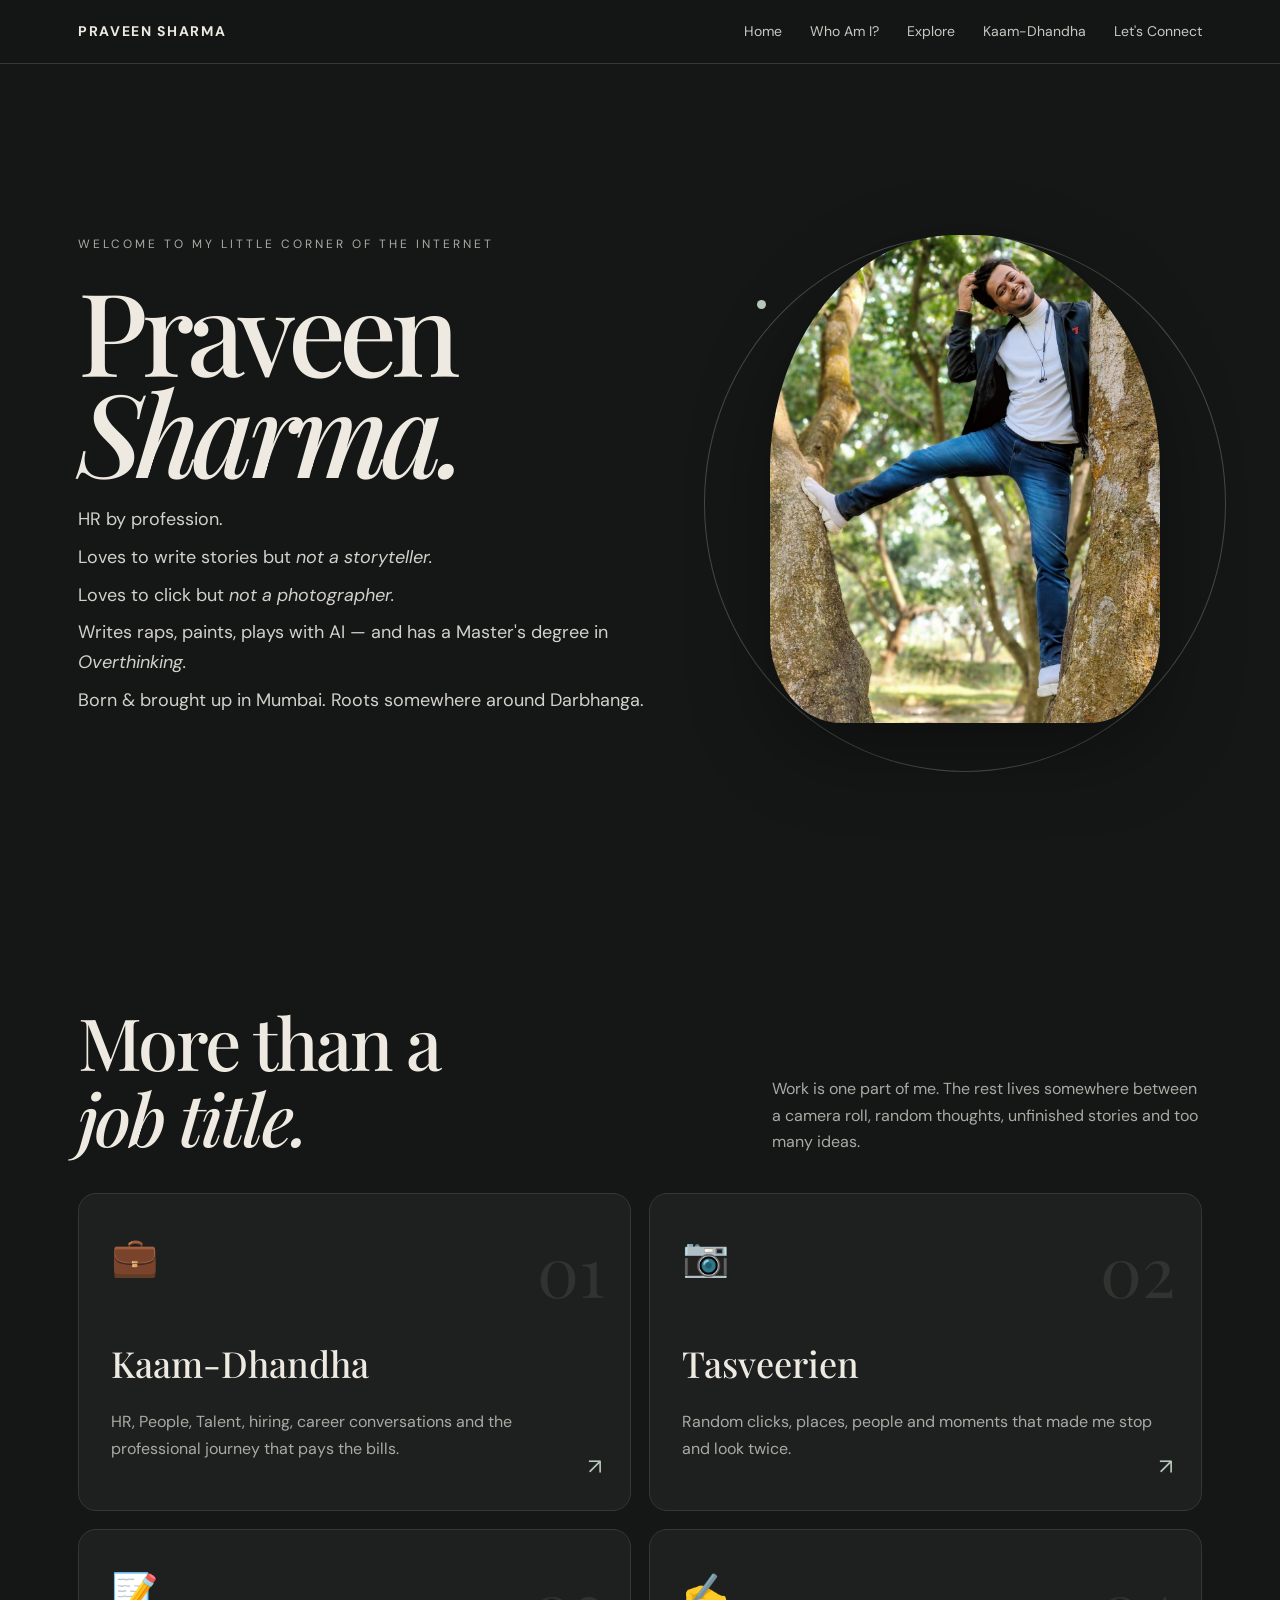
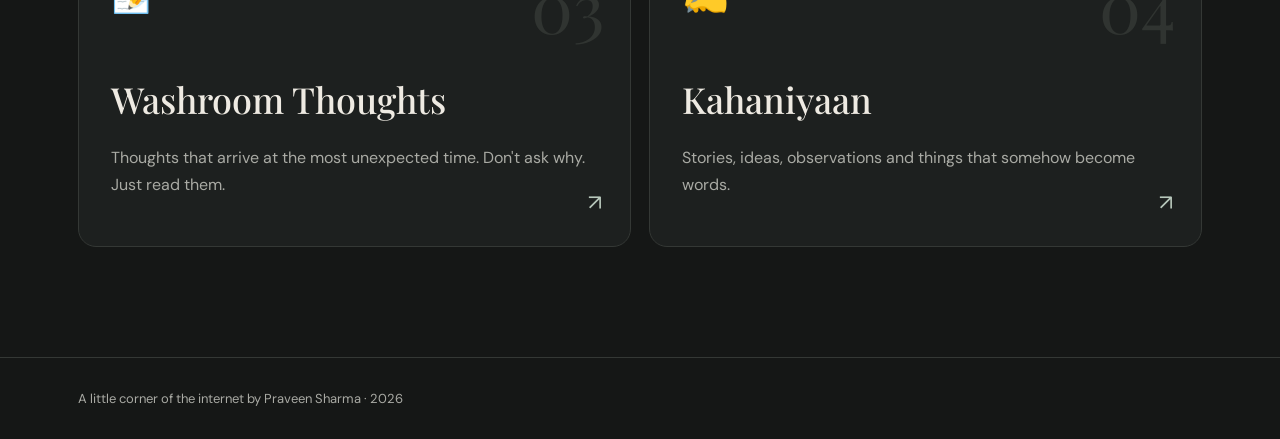
==== index.html @ 2893ac36 "Update personal Website design & Navigation Updated HTML structure and styling, including navigation" ====
<!doctype html>
<html lang="en">
<head>
<meta charset="utf-8">
<meta name="viewport" content="width=device-width,initial-scale=1">
<title>Praveen Sharma — More Than a Job Title</title>
<link rel="stylesheet" href="style.css">
</head>

<body>

<header class="site-nav">
  <div class="nav-inner">
    <a class="logo" href="index.html">PRAVEEN SHARMA</a>

    <nav class="nav-links">
      <a href="index.html">Home</a>
      <a href="who-am-i.html">Who Am I?</a>
      <a href="explore.html">Explore</a>
      <a href="kaam-dhandha.html">Kaam-Dhandha</a>
      <a href="connect.html">Let's Connect</a>
    </nav>
  </div>
</header>

<main class="container">

<section class="hero">

  <div class="reveal">

    <div class="eyebrow">
      WELCOME TO MY LITTLE CORNER OF THE INTERNET
    </div>

    <h1>
      Praveen<br>
      <em>Sharma.</em>
    </h1>

    <div class="intro">
      <span>HR by profession.</span>

      <span>
        Loves to write stories but <i>not a storyteller.</i>
      </span>

      <span>
        Loves to click but <i>not a photographer.</i>
      </span>

      <span>
        Writes raps, paints, plays with AI —
        and has a Master's degree in <i>Overthinking.</i>
      </span>

      <span class="location">
        Born & brought up in Mumbai.
        Roots somewhere around Darbhanga.
      </span>
    </div>

  </div>

  <div class="profile-wrap reveal delay">
    <div class="orbit"></div>

    <img
      class="profile"
      src="profile.jpg.jpeg"
      alt="Praveen Sharma"
    >
  </div>

</section>


<section class="section">

  <div class="section-head">

    <h2>
      More than a<br>
      <em>job title.</em>
    </h2>

    <p>
      Work is one part of me. The rest lives somewhere between
      a camera roll, random thoughts, unfinished stories and
      too many ideas.
    </p>

  </div>


  <div class="cards">

    <a class="card" href="kaam-dhandha.html">

      <span class="icon">💼</span>
      <span class="num">01</span>

      <h3>Kaam-Dhandha</h3>

      <p>
        HR, People, Talent, hiring, career conversations
        and the professional journey that pays the bills.
      </p>

      <span class="arrow">↗</span>

    </a>


    <a class="card" href="tasveerien.html">

      <span class="icon">📷</span>
      <span class="num">02</span>

      <h3>Tasveerien</h3>

      <p>
        Random clicks, places, people and moments
        that made me stop and look twice.
      </p>

      <span class="arrow">↗</span>

    </a>


    <a class="card" href="washroom-thoughts.html">

      <span class="icon">📝</span>
      <span class="num">03</span>

      <h3>Washroom Thoughts</h3>

      <p>
        Thoughts that arrive at the most unexpected time.
        Don't ask why. Just read them.
      </p>

      <span class="arrow">↗</span>

    </a>


    <a class="card" href="kahaniyaan.html">

      <span class="icon">✍️</span>
      <span class="num">04</span>

      <h3>Kahaniyaan</h3>

      <p>
        Stories, ideas, observations and things
        that somehow become words.
      </p>

      <span class="arrow">↗</span>

    </a>

  </div>

</section>

</main>


<footer class="footer">

  <div class="container">
    A little corner of the internet by Praveen Sharma ·
    <span data-year></span>
  </div>

</footer>


<script src="script.js"></script>

</body>
</html>
---- style.css ----
@import url('https://fonts.googleapis.com/css2?family=DM+Sans:wght@400;500;600&family=Manrope:wght@400;500;600;700&family=Playfair+Display:ital,wght@0,500;0,600;1,500&display=swap');

:root{
  --bg:#151716;
  --surface:#1d201f;
  --surface-2:#232725;
  --text:#eeeae2;
  --muted:#a9aaa4;
  --line:#343835;
  --accent:#b8c8bc;
  --accent-2:#d9cbb7;
  --max:1180px;
}
*{box-sizing:border-box}
html{scroll-behavior:smooth}
body{margin:0;background:var(--bg);color:var(--text);font-family:"DM Sans",sans-serif;line-height:1.65}
a{color:inherit;text-decoration:none}
.site-nav{position:sticky;top:0;z-index:20;background:rgba(21,23,22,.88);backdrop-filter:blur(14px);border-bottom:1px solid var(--line)}
.nav-inner{max-width:var(--max);margin:auto;padding:20px 28px;display:flex;justify-content:space-between;align-items:center}
.logo{font-weight:700;letter-spacing:.12em;font-size:14px}
.nav-links{display:flex;gap:28px;align-items:center;font-size:14px;color:#c8c8c2}
.nav-links a{transition:.25s}
.nav-links a:hover{color:var(--text);transform:translateY(-2px)}
.container{max-width:var(--max);margin:auto;padding:0 28px}
.hero{min-height:calc(100vh - 70px);display:grid;grid-template-columns:1.1fr .9fr;gap:70px;align-items:center;padding:70px 0}
.eyebrow{text-transform:uppercase;letter-spacing:.25em;font-size:12px;color:var(--muted)}
.hero h1{font-family:"Playfair Display",serif;font-weight:500;font-size:clamp(64px,9vw,122px);line-height:.88;letter-spacing:-.055em;margin:24px 0}
.hero h1 em{font-weight:500}
.intro{font-size:18px;max-width:650px;color:#d3d1cb}
.intro span{display:block;margin:8px 0}
.profile-wrap{position:relative;display:flex;justify-content:center}
.profile{width:min(390px,82vw);aspect-ratio:4/5;object-fit:cover;border-radius:48% 48% 18% 18%;filter:saturate(.9);box-shadow:0 28px 80px rgba(0,0,0,.35)}
.orbit{position:absolute;width:110%;height:110%;border:1px solid #444944;border-radius:50%;animation:spin 22s linear infinite;pointer-events:none}
.orbit:after{content:"";position:absolute;width:9px;height:9px;border-radius:50%;background:var(--accent);top:12%;left:10%}
@keyframes spin{to{transform:rotate(360deg)}}
.section{padding:110px 0}
.section-head{display:flex;justify-content:space-between;align-items:end;gap:30px;margin-bottom:38px}
.section h2,.page h1{font-family:"Playfair Display",serif;font-weight:500;line-height:1.05;letter-spacing:-.035em}
.section h2{font-size:clamp(42px,6vw,72px);margin:0}
.section-head p{max-width:430px;color:var(--muted);margin:0}
.cards{display:grid;grid-template-columns:repeat(2,1fr);gap:18px}
.card{min-height:300px;background:var(--surface);border:1px solid var(--line);padding:32px;border-radius:18px;position:relative;overflow:hidden;transition:transform .35s,border-color .35s,background .35s}
.card:hover{transform:translateY(-7px);border-color:#505650;background:var(--surface-2)}
.card .num{position:absolute;right:25px;top:18px;font-family:"Playfair Display";font-size:70px;color:#303431}
.icon{font-size:38px;margin-bottom:45px;display:inline-block}
.card h3{font-family:"Playfair Display",serif;font-size:36px;font-weight:500;margin:0 0 10px}
.card p{color:var(--muted);max-width:480px}
.arrow{position:absolute;right:28px;bottom:25px;color:var(--accent);font-size:22px}
.page{padding:90px 0 120px}
.page h1{font-size:clamp(56px,8vw,100px);margin:0 0 18px}
.page-lead{font-size:19px;color:var(--muted);max-width:700px;margin-bottom:55px}
.timeline{border-top:1px solid var(--line)}
.timeline-item{display:grid;grid-template-columns:180px 1fr;gap:40px;padding:30px 0;border-bottom:1px solid var(--line)}
.timeline-year{color:var(--accent-2);font-weight:600}
.timeline h3{font-family:"Playfair Display";font-size:30px;margin:0 0 7px;font-weight:500}
.timeline p{color:var(--muted);max-width:750px;margin:0}
.photo-grid{columns:3 260px;column-gap:14px}
.photo-card{break-inside:avoid;background:var(--surface);border:1px solid var(--line);border-radius:14px;overflow:hidden;margin-bottom:14px}
.photo-card img{width:100%;display:block}
.photo-caption{padding:13px 15px;color:var(--muted);font-size:13px}
.thought{background:var(--surface);border:1px solid var(--line);border-radius:18px;padding:28px;margin:14px 0;position:relative}
.thought:before{content:"“";font-family:"Playfair Display";font-size:70px;color:#4a4e4a;position:absolute;right:22px;top:2px}
.thought p{font-family:"Playfair Display";font-size:25px;margin:0;max-width:850px}
.story{background:var(--surface);border:1px solid var(--line);border-radius:18px;padding:38px;margin:18px 0}
.story h3{font-family:"Playfair Display";font-size:34px;font-weight:500;margin-top:0}
.story p{color:#c5c6c0;max-width:780px}
.connect-box{display:grid;grid-template-columns:1fr 1fr;gap:18px}
.connect-card{padding:30px;background:var(--surface);border:1px solid var(--line);border-radius:18px}
.connect-card h3{font-family:"Playfair Display";font-size:30px;font-weight:500;margin-top:0}
.footer{border-top:1px solid var(--line);padding:30px 0;color:var(--muted);font-size:13px}
.back{display:inline-flex;gap:8px;color:var(--accent);margin-bottom:45px}
.reveal{opacity:0;transform:translateY(18px);animation:reveal .7s ease forwards}
.delay{animation-delay:.12s}
@keyframes reveal{to{opacity:1;transform:none}}
@media(max-width:800px){
 .nav-inner{padding:16px 20px}.nav-links{gap:12px;font-size:12px}.logo{font-size:12px}
 .hero{grid-template-columns:1fr;gap:45px;padding:55px 0}.hero h1{font-size:70px}.profile-wrap{order:-1}
 .profile{width:270px}.section{padding:75px 0}.cards{grid-template-columns:1fr}.section-head{display:block}.section-head p{margin-top:15px}
 .timeline-item{grid-template-columns:1fr;gap:8px}.connect-box{grid-template-columns:1fr}
}
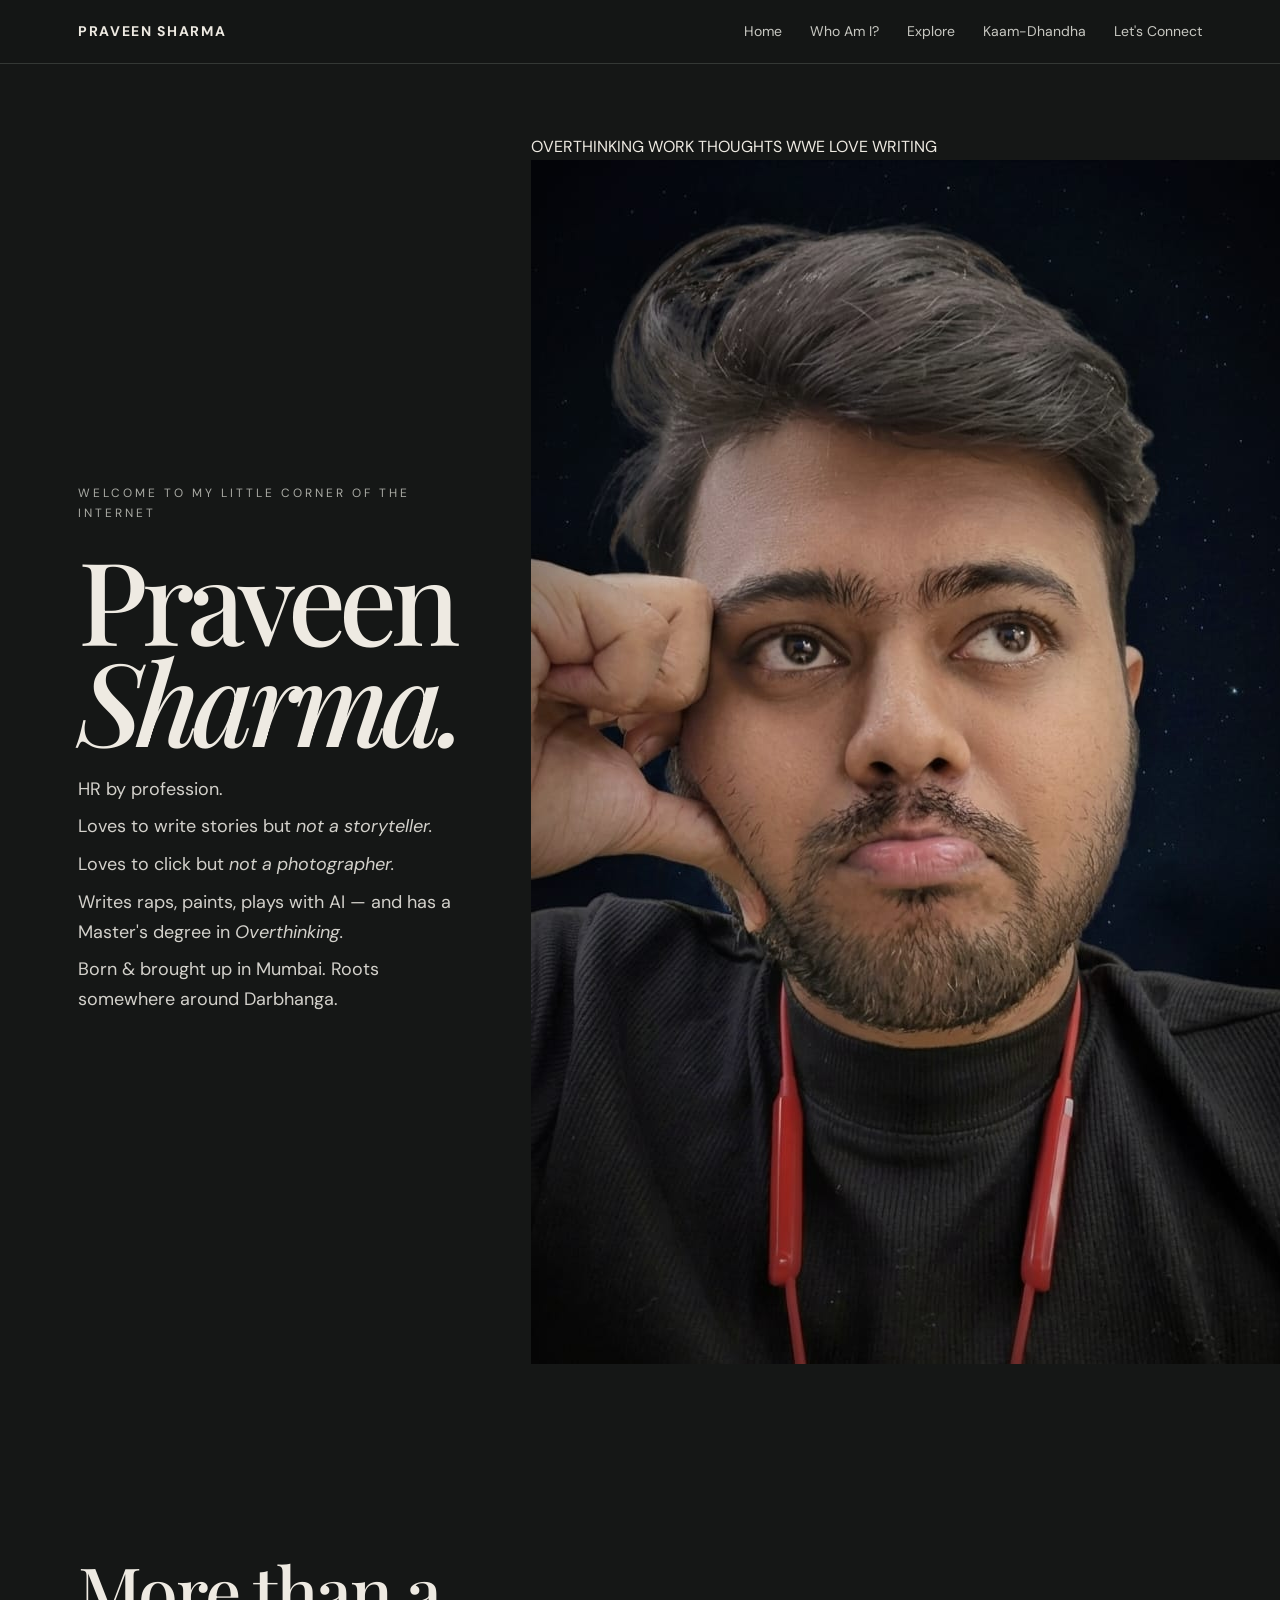
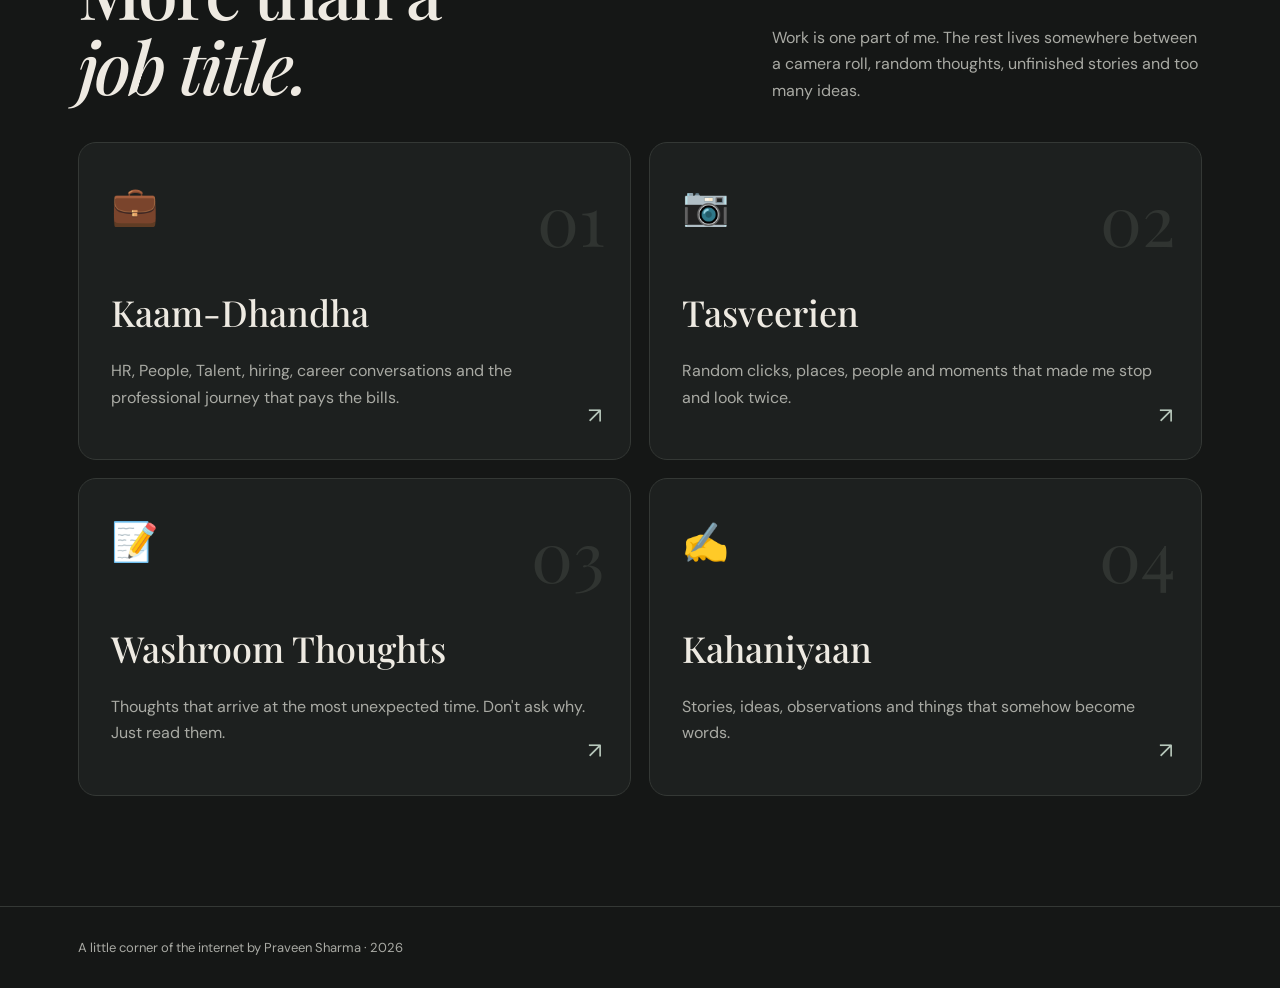
==== commit edc9b39f: "Refactor HTML structure and improve readability" ====
--- a/index.html
+++ b/index.html
@@ -3,7 +3,9 @@
 <head>
 <meta charset="utf-8">
 <meta name="viewport" content="width=device-width,initial-scale=1">
+
 <title>Praveen Sharma — More Than a Job Title</title>
+
 <link rel="stylesheet" href="style.css">
 </head>
 
@@ -11,7 +13,10 @@
 
 <header class="site-nav">
   <div class="nav-inner">
-    <a class="logo" href="index.html">PRAVEEN SHARMA</a>
+
+    <a class="logo" href="index.html">
+      PRAVEEN SHARMA
+    </a>
 
     <nav class="nav-links">
       <a href="index.html">Home</a>
@@ -20,14 +25,18 @@
       <a href="kaam-dhandha.html">Kaam-Dhandha</a>
       <a href="connect.html">Let's Connect</a>
     </nav>
+
   </div>
 </header>
 
+
 <main class="container">
 
+<!-- ================= HERO ================= -->
+
 <section class="hero">
 
-  <div class="reveal">
+  <div class="hero-copy reveal">
 
     <div class="eyebrow">
       WELCOME TO MY LITTLE CORNER OF THE INTERNET
@@ -39,41 +48,80 @@
     </h1>
 
     <div class="intro">
+
       <span>HR by profession.</span>
 
       <span>
-        Loves to write stories but <i>not a storyteller.</i>
+        Loves to write stories but
+        <i>not a storyteller.</i>
       </span>
 
       <span>
-        Loves to click but <i>not a photographer.</i>
+        Loves to click but
+        <i>not a photographer.</i>
       </span>
 
       <span>
         Writes raps, paints, plays with AI —
-        and has a Master's degree in <i>Overthinking.</i>
+        and has a Master's degree in
+        <i>Overthinking.</i>
       </span>
 
       <span class="location">
         Born & brought up in Mumbai.
         Roots somewhere around Darbhanga.
       </span>
+
     </div>
 
   </div>
 
-  <div class="profile-wrap reveal delay">
-    <div class="orbit"></div>
-
-    <img
-      class="profile"
-      src="profile.jpg.jpeg"
-      alt="Praveen Sharma"
-    >
+
+  <!-- ================= THINKING ORBIT ================= -->
+
+  <div class="thinking-stage reveal delay">
+
+    <div class="thinking-orbit">
+
+      <!-- BACK HALF OF ORBIT -->
+      <div class="orbit-back"></div>
+
+      <!-- WORDS -->
+      <div class="orbit-words">
+
+        <span class="word word-1">OVERTHINKING</span>
+        <span class="word word-2">WORK</span>
+        <span class="word word-3">THOUGHTS</span>
+        <span class="word word-4">WWE</span>
+        <span class="word word-5">LOVE</span>
+        <span class="word word-6">WRITING</span>
+
+      </div>
+
+
+      <!-- PHOTO -->
+
+      <div class="thinking-photo">
+
+        <img
+          src="Thinking.jpeg"
+          alt="Praveen thinking"
+        >
+
+      </div>
+
+
+      <!-- FRONT HALF OF ORBIT -->
+      <div class="orbit-front"></div>
+
+    </div>
+
   </div>
 
 </section>
 
+
+<!-- ================= MORE ABOUT ME ================= -->
 
 <section class="section">
 
@@ -95,6 +143,7 @@
 
   <div class="cards">
 
+
     <a class="card" href="kaam-dhandha.html">
 
       <span class="icon">💼</span>
@@ -162,6 +211,7 @@
 
     </a>
 
+
   </div>
 
 </section>
@@ -172,8 +222,10 @@
 <footer class="footer">
 
   <div class="container">
+
     A little corner of the internet by Praveen Sharma ·
     <span data-year></span>
+
   </div>
 
 </footer>
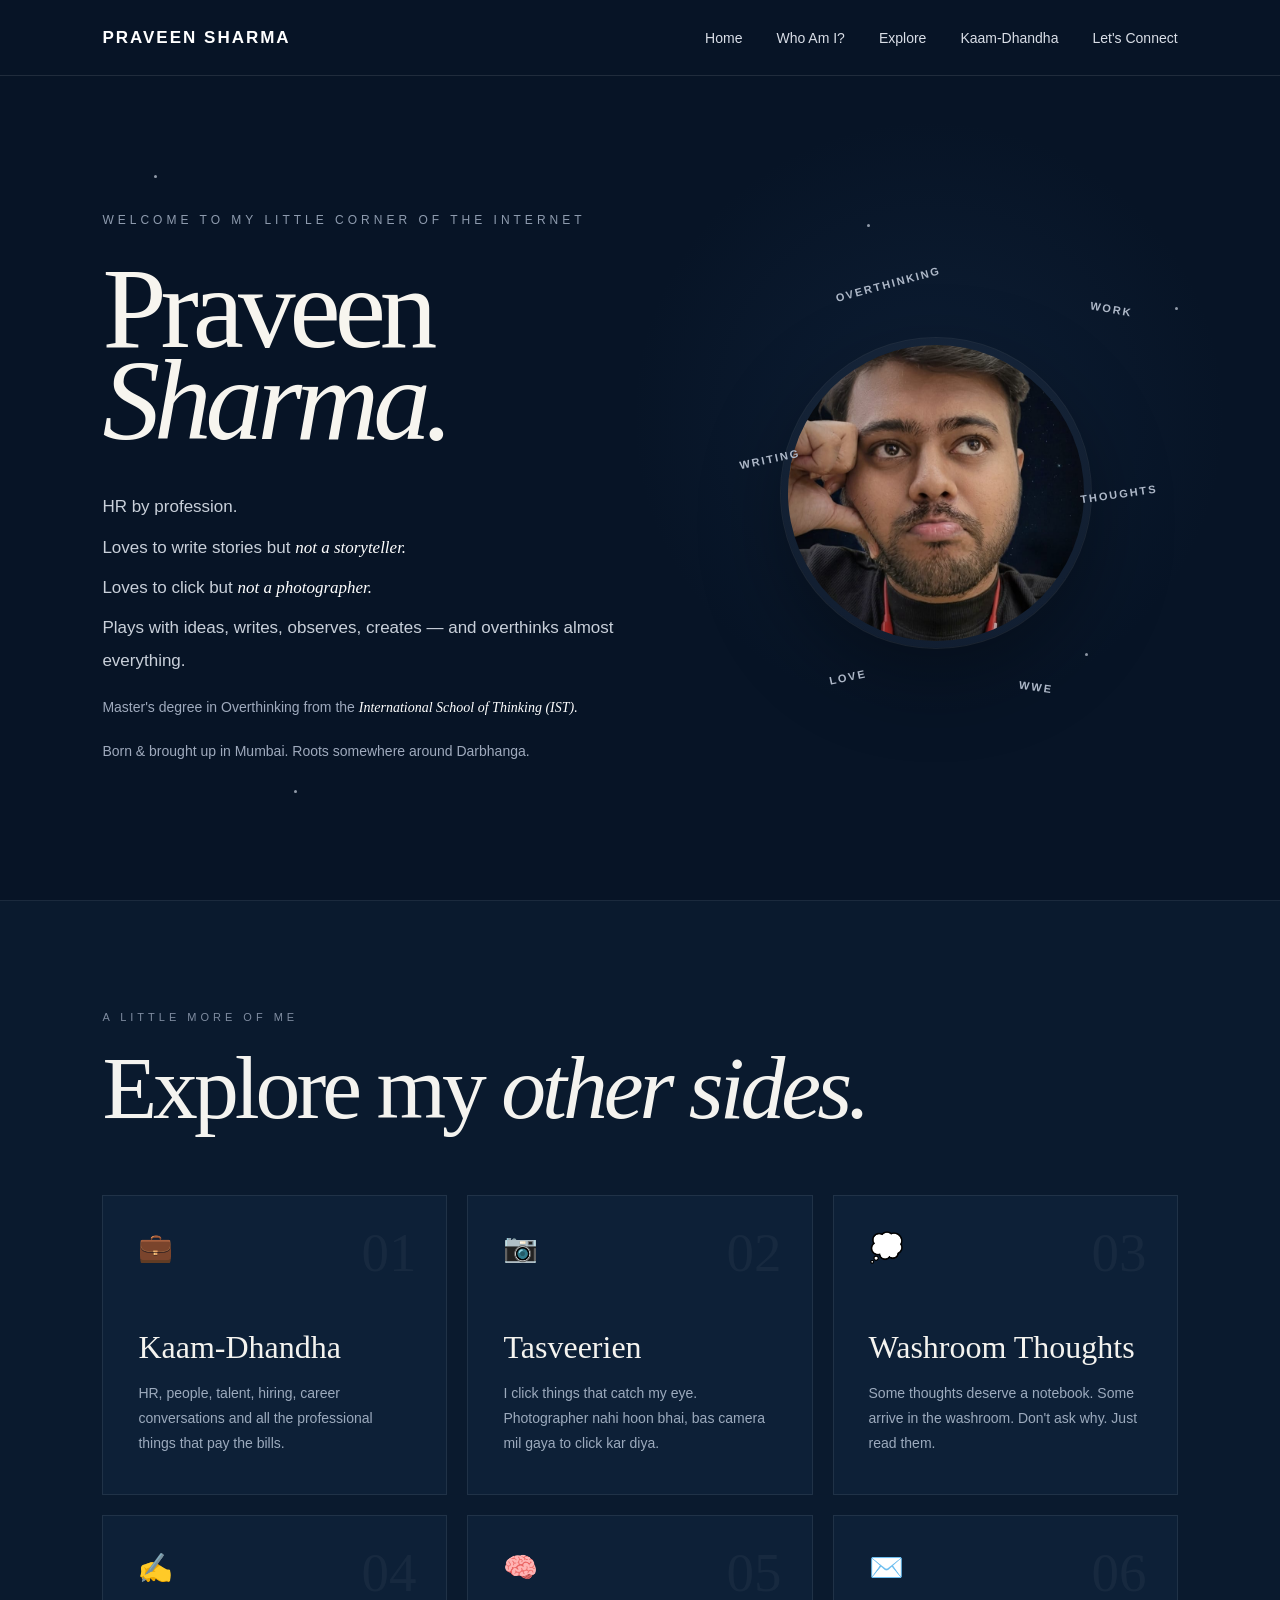
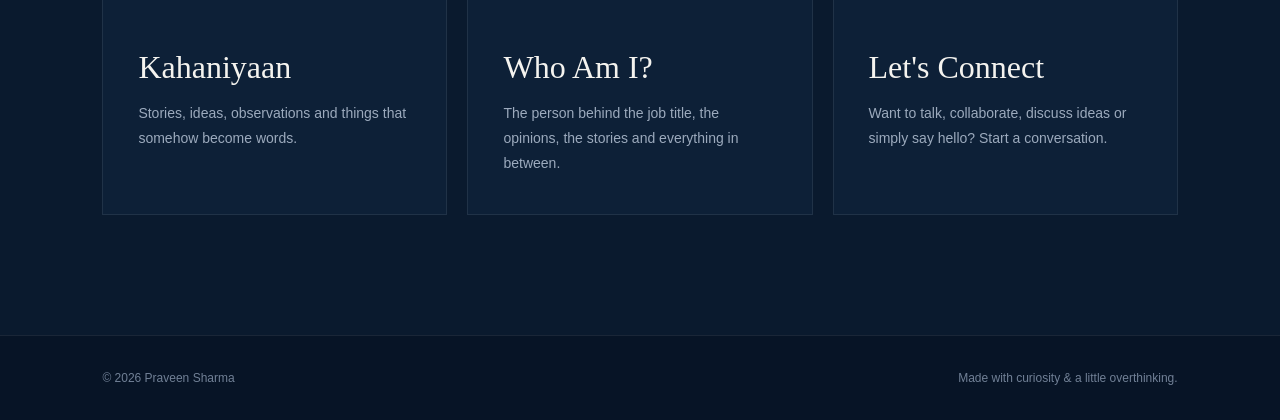
==== commit ee4b4246: "Update index.html" ====
--- a/index.html
+++ b/index.html
@@ -1,237 +1,969 @@
-<!doctype html>
+<!DOCTYPE html>
 <html lang="en">
 <head>
-<meta charset="utf-8">
-<meta name="viewport" content="width=device-width,initial-scale=1">
+<meta charset="UTF-8">
+<meta name="viewport" content="width=device-width, initial-scale=1.0">
 
 <title>Praveen Sharma — More Than a Job Title</title>
 
-<link rel="stylesheet" href="style.css">
+<style>
+
+/* =========================================================
+   RESET
+========================================================= */
+
+* {
+    margin: 0;
+    padding: 0;
+    box-sizing: border-box;
+}
+
+html {
+    scroll-behavior: smooth;
+}
+
+body {
+    background: #071426;
+    color: #f4f3ef;
+    font-family: "Open Sans", Arial, sans-serif;
+    overflow-x: hidden;
+}
+
+
+/* =========================================================
+   NAVIGATION
+========================================================= */
+
+nav {
+    height: 76px;
+    padding: 0 8%;
+    display: flex;
+    align-items: center;
+    justify-content: space-between;
+
+    border-bottom: 1px solid rgba(255,255,255,0.10);
+
+    position: relative;
+    z-index: 20;
+}
+
+.logo {
+    font-family: "Raleway", Arial, sans-serif;
+    font-size: 17px;
+    font-weight: 700;
+    letter-spacing: 2px;
+    color: #ffffff;
+}
+
+.nav-links {
+    display: flex;
+    gap: 34px;
+    align-items: center;
+}
+
+.nav-links a {
+    text-decoration: none;
+    color: #d9dee7;
+    font-family: "Open Sans", Arial, sans-serif;
+    font-size: 14px;
+    transition: 0.3s ease;
+}
+
+.nav-links a:hover {
+    color: #ffffff;
+}
+
+
+/* =========================================================
+   HERO
+========================================================= */
+
+.hero {
+    min-height: calc(100vh - 76px);
+    padding: 80px 8% 70px;
+
+    display: flex;
+    align-items: center;
+    justify-content: space-between;
+
+    position: relative;
+    overflow: hidden;
+}
+
+
+/* subtle background glow */
+
+.hero::before {
+    content: "";
+    position: absolute;
+
+    width: 600px;
+    height: 600px;
+
+    right: 4%;
+    top: 5%;
+
+    background: radial-gradient(
+        circle,
+        rgba(42,74,115,0.18),
+        transparent 70%
+    );
+
+    pointer-events: none;
+}
+
+
+/* =========================================================
+   HERO TEXT
+========================================================= */
+
+.hero-text {
+    width: 50%;
+    position: relative;
+    z-index: 5;
+}
+
+.eyebrow {
+    font-family: "Raleway", Arial, sans-serif;
+    font-size: 12px;
+    letter-spacing: 4px;
+    color: #8f9caf;
+    margin-bottom: 35px;
+}
+
+.hero h1 {
+    font-family: Georgia, "Times New Roman", serif;
+
+    font-size: clamp(75px, 9vw, 145px);
+
+    font-weight: 400;
+    line-height: 0.80;
+    letter-spacing: -6px;
+
+    color: #f7f5ef;
+
+    margin-bottom: 45px;
+}
+
+.hero h1 span {
+    display: block;
+    font-style: italic;
+}
+
+.bio {
+    max-width: 620px;
+
+    font-family: "Open Sans", Arial, sans-serif;
+
+    font-size: 17px;
+    line-height: 1.9;
+
+    color: #c9d0da;
+}
+
+.bio p {
+    margin-bottom: 8px;
+}
+
+.bio em {
+    font-family: Georgia, "Times New Roman", serif;
+    color: #ffffff;
+}
+
+.bio .ist {
+    margin-top: 17px;
+    color: #9faabd;
+    font-size: 14px;
+}
+
+
+/* =========================================================
+   THINKING PHOTO AREA
+========================================================= */
+
+.thinking-area {
+    width: 45%;
+    min-height: 520px;
+
+    display: flex;
+    align-items: center;
+    justify-content: center;
+
+    position: relative;
+}
+
+
+/* photo circle */
+
+.photo-orbit {
+    width: 310px;
+    height: 310px;
+
+    border-radius: 50%;
+
+    position: relative;
+
+    z-index: 5;
+
+    padding: 7px;
+
+    background: rgba(255,255,255,0.035);
+
+    box-shadow:
+        0 0 0 1px rgba(255,255,255,0.08),
+        0 30px 80px rgba(0,0,0,0.35);
+}
+
+.photo-orbit img {
+    width: 100%;
+    height: 100%;
+
+    object-fit: cover;
+
+    border-radius: 50%;
+
+    display: block;
+}
+
+
+/* =========================================================
+   ORBITING WORDS
+========================================================= */
+
+.orbit-word {
+    position: absolute;
+
+    font-family: "Raleway", Arial, sans-serif;
+
+    font-size: 11px;
+    font-weight: 600;
+
+    letter-spacing: 2px;
+
+    color: #aeb8c8;
+
+    text-transform: uppercase;
+
+    white-space: nowrap;
+
+    z-index: 8;
+}
+
+
+/* individual positions */
+
+.word-1 {
+    top: 45px;
+    right: 235px;
+    transform: rotate(-15deg);
+}
+
+.word-2 {
+    top: 70px;
+    right: 45px;
+    transform: rotate(10deg);
+}
+
+.word-3 {
+    left: 45px;
+    top: 220px;
+    transform: rotate(-12deg);
+}
+
+.word-4 {
+    right: 20px;
+    top: 255px;
+    transform: rotate(-8deg);
+}
+
+.word-5 {
+    left: 135px;
+    bottom: 70px;
+    transform: rotate(-12deg);
+}
+
+.word-6 {
+    right: 125px;
+    bottom: 60px;
+    transform: rotate(8deg);
+}
+
+
+/* =========================================================
+   STAR / SPACE DETAILS
+========================================================= */
+
+.star {
+    position: absolute;
+
+    width: 3px;
+    height: 3px;
+
+    background: #dce4ef;
+
+    border-radius: 50%;
+
+    opacity: 0.65;
+}
+
+.star-1 {
+    top: 12%;
+    left: 12%;
+}
+
+.star-2 {
+    top: 28%;
+    right: 8%;
+}
+
+.star-3 {
+    top: 70%;
+    right: 15%;
+}
+
+.star-4 {
+    bottom: 13%;
+    left: 23%;
+}
+
+.star-5 {
+    top: 18%;
+    right: 32%;
+}
+
+
+/* =========================================================
+   EXPLORE SECTION
+========================================================= */
+
+.explore {
+    padding: 110px 8% 120px;
+
+    background: #0a1a2e;
+
+    border-top: 1px solid rgba(255,255,255,0.07);
+}
+
+.section-label {
+    font-family: "Raleway", Arial, sans-serif;
+
+    font-size: 11px;
+
+    letter-spacing: 4px;
+
+    color: #7f8ca0;
+
+    margin-bottom: 22px;
+}
+
+.explore h2 {
+    font-family: Georgia, "Times New Roman", serif;
+
+    font-size: clamp(55px, 7vw, 100px);
+
+    font-weight: 400;
+
+    line-height: 0.95;
+
+    letter-spacing: -4px;
+
+    margin-bottom: 65px;
+}
+
+.explore h2 em {
+    font-style: italic;
+}
+
+
+/* =========================================================
+   CARDS
+========================================================= */
+
+.cards {
+    display: grid;
+
+    grid-template-columns: repeat(3, 1fr);
+
+    gap: 20px;
+}
+
+.card {
+    min-height: 300px;
+
+    padding: 35px;
+
+    background: #0d2037;
+
+    border: 1px solid rgba(255,255,255,0.08);
+
+    text-decoration: none;
+
+    color: inherit;
+
+    position: relative;
+
+    transition:
+        transform 0.35s ease,
+        background 0.35s ease,
+        border-color 0.35s ease;
+}
+
+.card:hover {
+    transform: translateY(-8px);
+
+    background: #102842;
+
+    border-color: rgba(255,255,255,0.18);
+}
+
+.card-number {
+    position: absolute;
+
+    top: 25px;
+    right: 30px;
+
+    font-family: Georgia, "Times New Roman", serif;
+
+    font-size: 55px;
+
+    color: rgba(255,255,255,0.045);
+}
+
+.card-icon {
+    font-size: 28px;
+
+    margin-bottom: 65px;
+}
+
+.card h3 {
+    font-family: Georgia, "Times New Roman", serif;
+
+    font-size: 32px;
+
+    font-weight: 400;
+
+    margin-bottom: 15px;
+}
+
+.card p {
+    font-family: "Open Sans", Arial, sans-serif;
+
+    color: #9caabd;
+
+    font-size: 14px;
+
+    line-height: 1.8;
+}
+
+
+/* =========================================================
+   FOOTER
+========================================================= */
+
+footer {
+    padding: 35px 8%;
+
+    display: flex;
+    justify-content: space-between;
+
+    border-top: 1px solid rgba(255,255,255,0.08);
+
+    color: #718096;
+
+    font-family: "Open Sans", Arial, sans-serif;
+
+    font-size: 12px;
+}
+
+
+/* =========================================================
+   MOBILE
+========================================================= */
+
+@media (max-width: 900px) {
+
+    nav {
+        padding: 0 6%;
+    }
+
+    .nav-links {
+        gap: 15px;
+    }
+
+    .nav-links a {
+        font-size: 12px;
+    }
+
+    .hero {
+        padding: 65px 7%;
+
+        flex-direction: column;
+
+        align-items: flex-start;
+    }
+
+    .hero-text {
+        width: 100%;
+    }
+
+    .hero h1 {
+        font-size: 76px;
+        letter-spacing: -4px;
+    }
+
+    .thinking-area {
+        width: 100%;
+        min-height: 430px;
+
+        margin-top: 20px;
+    }
+
+    .cards {
+        grid-template-columns: 1fr;
+    }
+
+    footer {
+        flex-direction: column;
+        gap: 10px;
+    }
+}
+
+
+@media (max-width: 550px) {
+
+    nav {
+        height: auto;
+        padding: 22px 6%;
+
+        flex-direction: column;
+
+        gap: 18px;
+    }
+
+    .nav-links {
+        flex-wrap: wrap;
+        justify-content: center;
+    }
+
+    .hero h1 {
+        font-size: 62px;
+    }
+
+    .photo-orbit {
+        width: 250px;
+        height: 250px;
+    }
+
+    .word-1 {
+        right: 170px;
+        top: 65px;
+    }
+
+    .word-2 {
+        right: 10px;
+        top: 90px;
+    }
+
+    .word-3 {
+        left: 5px;
+        top: 200px;
+    }
+
+    .word-4 {
+        right: 0;
+        top: 220px;
+    }
+
+    .word-5 {
+        left: 60px;
+        bottom: 70px;
+    }
+
+    .word-6 {
+        right: 65px;
+        bottom: 55px;
+    }
+}
+
+</style>
 </head>
 
+
 <body>
 
-<header class="site-nav">
-  <div class="nav-inner">
-
-    <a class="logo" href="index.html">
-      PRAVEEN SHARMA
-    </a>
-
-    <nav class="nav-links">
-      <a href="index.html">Home</a>
-      <a href="who-am-i.html">Who Am I?</a>
-      <a href="explore.html">Explore</a>
-      <a href="kaam-dhandha.html">Kaam-Dhandha</a>
-      <a href="connect.html">Let's Connect</a>
-    </nav>
-
-  </div>
-</header>
-
-
-<main class="container">
-
-<!-- ================= HERO ================= -->
+
+<!-- =====================================================
+     NAVIGATION
+====================================================== -->
+
+<nav>
+
+    <div class="logo">
+        PRAVEEN SHARMA
+    </div>
+
+    <div class="nav-links">
+
+        <a href="index.html">
+            Home
+        </a>
+
+        <a href="who-am-i.html">
+            Who Am I?
+        </a>
+
+        <a href="explore.html">
+            Explore
+        </a>
+
+        <a href="kaam-dhandha.html">
+            Kaam-Dhandha
+        </a>
+
+        <a href="connect.html">
+            Let's Connect
+        </a>
+
+    </div>
+
+</nav>
+
+
+
+<!-- =====================================================
+     HERO
+====================================================== -->
 
 <section class="hero">
 
-  <div class="hero-copy reveal">
-
-    <div class="eyebrow">
-      WELCOME TO MY LITTLE CORNER OF THE INTERNET
+
+    <!-- stars -->
+
+    <span class="star star-1"></span>
+    <span class="star star-2"></span>
+    <span class="star star-3"></span>
+    <span class="star star-4"></span>
+    <span class="star star-5"></span>
+
+
+    <!-- TEXT -->
+
+    <div class="hero-text">
+
+        <div class="eyebrow">
+            WELCOME TO MY LITTLE CORNER OF THE INTERNET
+        </div>
+
+
+        <h1>
+            Praveen
+            <span>Sharma.</span>
+        </h1>
+
+
+        <div class="bio">
+
+            <p>
+                HR by profession.
+            </p>
+
+            <p>
+                Loves to write stories but
+                <em>not a storyteller.</em>
+            </p>
+
+            <p>
+                Loves to click but
+                <em>not a photographer.</em>
+            </p>
+
+            <p>
+                Plays with ideas, writes, observes,
+                creates — and overthinks almost everything.
+            </p>
+
+            <p class="ist">
+                Master's degree in Overthinking
+                from the
+                <em>International School of Thinking (IST).</em>
+            </p>
+
+            <p class="ist">
+                Born &amp; brought up in Mumbai.
+                Roots somewhere around Darbhanga.
+            </p>
+
+        </div>
+
     </div>
 
-    <h1>
-      Praveen<br>
-      <em>Sharma.</em>
-    </h1>
-
-    <div class="intro">
-
-      <span>HR by profession.</span>
-
-      <span>
-        Loves to write stories but
-        <i>not a storyteller.</i>
-      </span>
-
-      <span>
-        Loves to click but
-        <i>not a photographer.</i>
-      </span>
-
-      <span>
-        Writes raps, paints, plays with AI —
-        and has a Master's degree in
-        <i>Overthinking.</i>
-      </span>
-
-      <span class="location">
-        Born & brought up in Mumbai.
-        Roots somewhere around Darbhanga.
-      </span>
+
+
+    <!-- =================================================
+         PHOTO + WORDS
+    ================================================== -->
+
+    <div class="thinking-area">
+
+
+        <!-- orbiting words -->
+
+        <span class="orbit-word word-1">
+            OVERTHINKING
+        </span>
+
+        <span class="orbit-word word-2">
+            WORK
+        </span>
+
+        <span class="orbit-word word-3">
+            WRITING
+        </span>
+
+        <span class="orbit-word word-4">
+            THOUGHTS
+        </span>
+
+        <span class="orbit-word word-5">
+            LOVE
+        </span>
+
+        <span class="orbit-word word-6">
+            WWE
+        </span>
+
+
+        <!-- photo -->
+
+        <div class="photo-orbit">
+
+            <img
+                src="Thinking.jpeg"
+                alt="Praveen Sharma thinking"
+            >
+
+        </div>
 
     </div>
 
-  </div>
-
-
-  <!-- ================= THINKING ORBIT ================= -->
-
-  <div class="thinking-stage reveal delay">
-
-    <div class="thinking-orbit">
-
-      <!-- BACK HALF OF ORBIT -->
-      <div class="orbit-back"></div>
-
-      <!-- WORDS -->
-      <div class="orbit-words">
-
-        <span class="word word-1">OVERTHINKING</span>
-        <span class="word word-2">WORK</span>
-        <span class="word word-3">THOUGHTS</span>
-        <span class="word word-4">WWE</span>
-        <span class="word word-5">LOVE</span>
-        <span class="word word-6">WRITING</span>
-
-      </div>
-
-
-      <!-- PHOTO -->
-
-      <div class="thinking-photo">
-
-        <img
-          src="Thinking.jpeg"
-          alt="Praveen thinking"
+</section>
+
+
+
+<!-- =====================================================
+     EXPLORE
+====================================================== -->
+
+<section class="explore" id="explore">
+
+
+    <div class="section-label">
+        A LITTLE MORE OF ME
+    </div>
+
+
+    <h2>
+        Explore my <em>other sides.</em>
+    </h2>
+
+
+
+    <div class="cards">
+
+
+        <!-- KAAM DHANDHA -->
+
+        <a
+            href="kaam-dhandha.html"
+            class="card"
         >
 
-      </div>
-
-
-      <!-- FRONT HALF OF ORBIT -->
-      <div class="orbit-front"></div>
+            <div class="card-number">
+                01
+            </div>
+
+            <div class="card-icon">
+                💼
+            </div>
+
+            <h3>
+                Kaam-Dhandha
+            </h3>
+
+            <p>
+                HR, people, talent, hiring, career
+                conversations and all the professional
+                things that pay the bills.
+            </p>
+
+        </a>
+
+
+
+        <!-- TASVEERIEN -->
+
+        <a
+            href="tasveerien.html"
+            class="card"
+        >
+
+            <div class="card-number">
+                02
+            </div>
+
+            <div class="card-icon">
+                📷
+            </div>
+
+            <h3>
+                Tasveerien
+            </h3>
+
+            <p>
+                I click things that catch my eye.
+                Photographer nahi hoon bhai,
+                bas camera mil gaya to click kar diya.
+            </p>
+
+        </a>
+
+
+
+        <!-- WASHROOM THOUGHTS -->
+
+        <a
+            href="washroom-thoughts.html"
+            class="card"
+        >
+
+            <div class="card-number">
+                03
+            </div>
+
+            <div class="card-icon">
+                💭
+            </div>
+
+            <h3>
+                Washroom Thoughts
+            </h3>
+
+            <p>
+                Some thoughts deserve a notebook.
+                Some arrive in the washroom.
+                Don't ask why. Just read them.
+            </p>
+
+        </a>
+
+
+
+        <!-- KAHANIYAAN -->
+
+        <a
+            href="kahaniyaan.html"
+            class="card"
+        >
+
+            <div class="card-number">
+                04
+            </div>
+
+            <div class="card-icon">
+                ✍️
+            </div>
+
+            <h3>
+                Kahaniyaan
+            </h3>
+
+            <p>
+                Stories, ideas, observations and
+                things that somehow become words.
+            </p>
+
+        </a>
+
+
+
+        <!-- WHO AM I -->
+
+        <a
+            href="who-am-i.html"
+            class="card"
+        >
+
+            <div class="card-number">
+                05
+            </div>
+
+            <div class="card-icon">
+                🧠
+            </div>
+
+            <h3>
+                Who Am I?
+            </h3>
+
+            <p>
+                The person behind the job title,
+                the opinions, the stories and
+                everything in between.
+            </p>
+
+        </a>
+
+
+
+        <!-- CONNECT -->
+
+        <a
+            href="connect.html"
+            class="card"
+        >
+
+            <div class="card-number">
+                06
+            </div>
+
+            <div class="card-icon">
+                ✉️
+            </div>
+
+            <h3>
+                Let's Connect
+            </h3>
+
+            <p>
+                Want to talk, collaborate, discuss
+                ideas or simply say hello?
+                Start a conversation.
+            </p>
+
+        </a>
 
     </div>
 
-  </div>
-
 </section>
 
 
-<!-- ================= MORE ABOUT ME ================= -->
-
-<section class="section">
-
-  <div class="section-head">
-
-    <h2>
-      More than a<br>
-      <em>job title.</em>
-    </h2>
-
-    <p>
-      Work is one part of me. The rest lives somewhere between
-      a camera roll, random thoughts, unfinished stories and
-      too many ideas.
-    </p>
-
-  </div>
-
-
-  <div class="cards">
-
-
-    <a class="card" href="kaam-dhandha.html">
-
-      <span class="icon">💼</span>
-      <span class="num">01</span>
-
-      <h3>Kaam-Dhandha</h3>
-
-      <p>
-        HR, People, Talent, hiring, career conversations
-        and the professional journey that pays the bills.
-      </p>
-
-      <span class="arrow">↗</span>
-
-    </a>
-
-
-    <a class="card" href="tasveerien.html">
-
-      <span class="icon">📷</span>
-      <span class="num">02</span>
-
-      <h3>Tasveerien</h3>
-
-      <p>
-        Random clicks, places, people and moments
-        that made me stop and look twice.
-      </p>
-
-      <span class="arrow">↗</span>
-
-    </a>
-
-
-    <a class="card" href="washroom-thoughts.html">
-
-      <span class="icon">📝</span>
-      <span class="num">03</span>
-
-      <h3>Washroom Thoughts</h3>
-
-      <p>
-        Thoughts that arrive at the most unexpected time.
-        Don't ask why. Just read them.
-      </p>
-
-      <span class="arrow">↗</span>
-
-    </a>
-
-
-    <a class="card" href="kahaniyaan.html">
-
-      <span class="icon">✍️</span>
-      <span class="num">04</span>
-
-      <h3>Kahaniyaan</h3>
-
-      <p>
-        Stories, ideas, observations and things
-        that somehow become words.
-      </p>
-
-      <span class="arrow">↗</span>
-
-    </a>
-
-
-  </div>
-
-</section>
-
-</main>
-
-
-<footer class="footer">
-
-  <div class="container">
-
-    A little corner of the internet by Praveen Sharma ·
-    <span data-year></span>
-
-  </div>
+
+<!-- =====================================================
+     FOOTER
+====================================================== -->
+
+<footer>
+
+    <div>
+        © 2026 Praveen Sharma
+    </div>
+
+    <div>
+        Made with curiosity &amp; a little overthinking.
+    </div>
 
 </footer>
 
-
-<script src="script.js"></script>
 
 </body>
 </html>
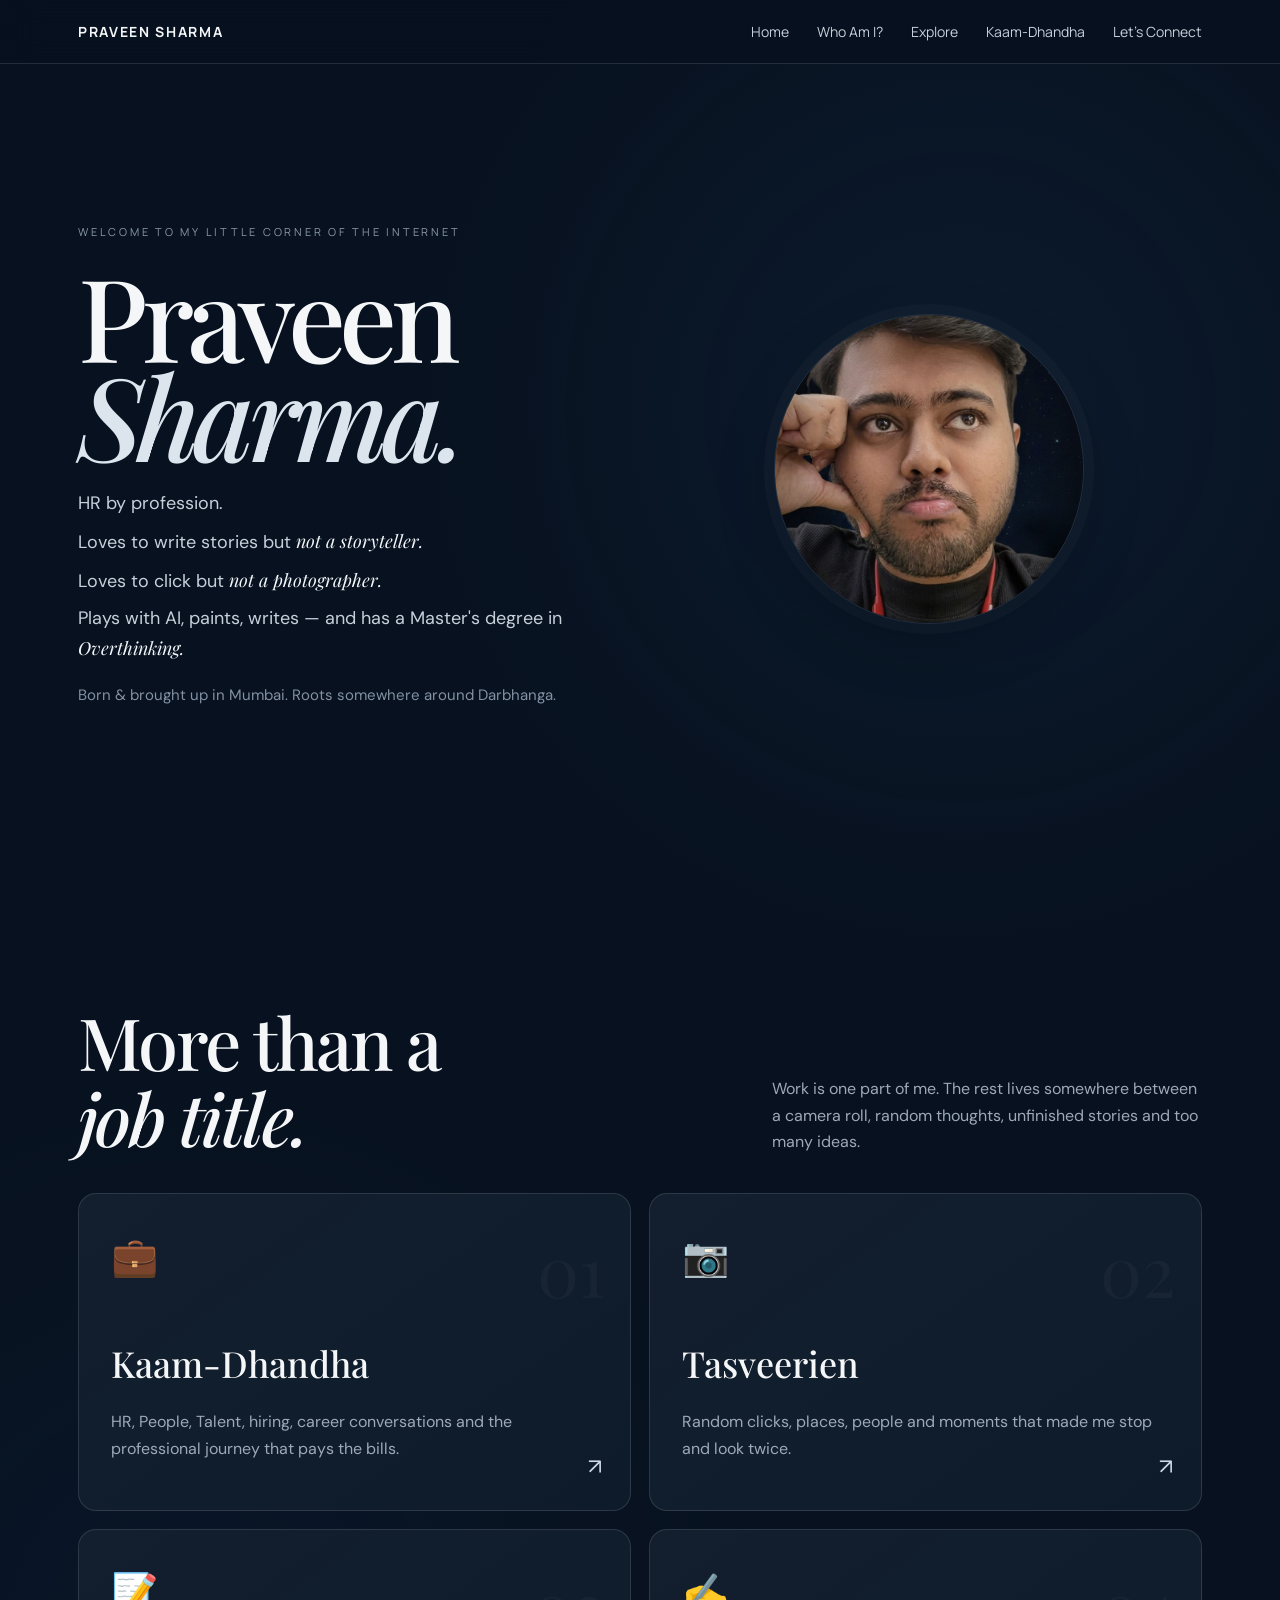
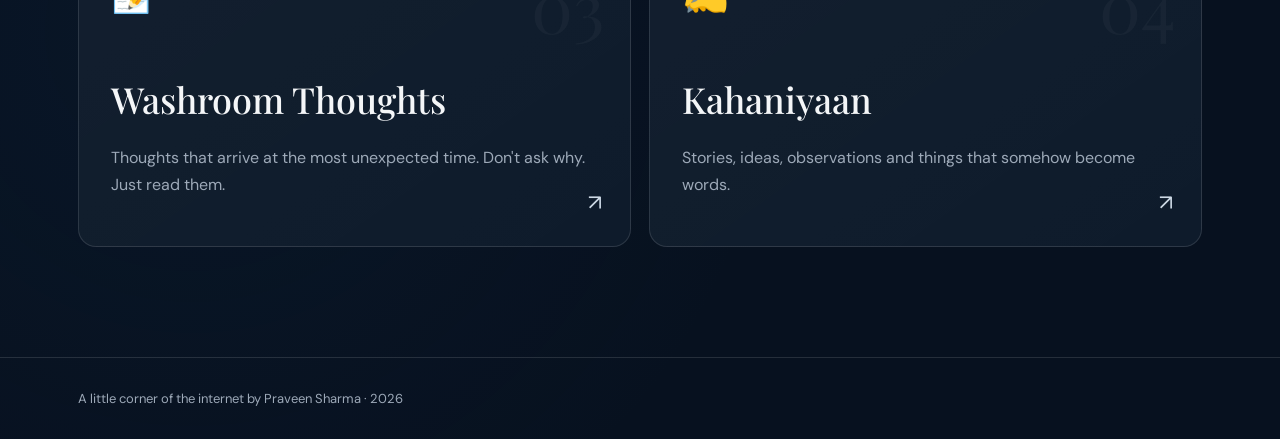
==== commit eae65fa9: "Refactor index.html for improved structure and styles Updated HTML structure and styles for better r" ====
--- a/index.html
+++ b/index.html
@@ -1,591 +1,321 @@
-<!DOCTYPE html>
+<!doctype html>
 <html lang="en">
+
 <head>
-<meta charset="UTF-8">
-<meta name="viewport" content="width=device-width, initial-scale=1.0">
+
+<meta charset="utf-8">
+
+<meta
+name="viewport"
+content="width=device-width,initial-scale=1"
+>
 
 <title>Praveen Sharma — More Than a Job Title</title>
 
+<link rel="stylesheet" href="style.css">
+
 <style>
 
-/* =========================================================
-   RESET
-========================================================= */
-
-* {
-    margin: 0;
-    padding: 0;
-    box-sizing: border-box;
-}
-
-html {
-    scroll-behavior: smooth;
-}
-
-body {
-    background: #071426;
-    color: #f4f3ef;
-    font-family: "Open Sans", Arial, sans-serif;
-    overflow-x: hidden;
-}
-
-
-/* =========================================================
-   NAVIGATION
-========================================================= */
-
-nav {
-    height: 76px;
-    padding: 0 8%;
-    display: flex;
-    align-items: center;
-    justify-content: space-between;
-
-    border-bottom: 1px solid rgba(255,255,255,0.10);
-
-    position: relative;
-    z-index: 20;
-}
-
-.logo {
-    font-family: "Raleway", Arial, sans-serif;
-    font-size: 17px;
-    font-weight: 700;
-    letter-spacing: 2px;
-    color: #ffffff;
-}
-
-.nav-links {
-    display: flex;
-    gap: 34px;
-    align-items: center;
-}
-
-.nav-links a {
-    text-decoration: none;
-    color: #d9dee7;
-    font-family: "Open Sans", Arial, sans-serif;
-    font-size: 14px;
-    transition: 0.3s ease;
-}
-
-.nav-links a:hover {
-    color: #ffffff;
-}
-
-
-/* =========================================================
-   HERO
-========================================================= */
-
-.hero {
-    min-height: calc(100vh - 76px);
-    padding: 80px 8% 70px;
-
-    display: flex;
-    align-items: center;
-    justify-content: space-between;
-
-    position: relative;
-    overflow: hidden;
-}
-
-
-/* subtle background glow */
-
-.hero::before {
-    content: "";
-    position: absolute;
-
-    width: 600px;
-    height: 600px;
-
-    right: 4%;
-    top: 5%;
-
-    background: radial-gradient(
-        circle,
-        rgba(42,74,115,0.18),
-        transparent 70%
-    );
-
-    pointer-events: none;
-}
-
-
-/* =========================================================
-   HERO TEXT
-========================================================= */
-
-.hero-text {
-    width: 50%;
-    position: relative;
-    z-index: 5;
-}
-
-.eyebrow {
-    font-family: "Raleway", Arial, sans-serif;
-    font-size: 12px;
-    letter-spacing: 4px;
-    color: #8f9caf;
-    margin-bottom: 35px;
-}
-
-.hero h1 {
-    font-family: Georgia, "Times New Roman", serif;
-
-    font-size: clamp(75px, 9vw, 145px);
-
-    font-weight: 400;
-    line-height: 0.80;
-    letter-spacing: -6px;
-
-    color: #f7f5ef;
-
-    margin-bottom: 45px;
-}
-
-.hero h1 span {
-    display: block;
-    font-style: italic;
-}
-
-.bio {
-    max-width: 620px;
-
-    font-family: "Open Sans", Arial, sans-serif;
-
-    font-size: 17px;
-    line-height: 1.9;
-
-    color: #c9d0da;
-}
-
-.bio p {
-    margin-bottom: 8px;
-}
-
-.bio em {
-    font-family: Georgia, "Times New Roman", serif;
-    color: #ffffff;
-}
-
-.bio .ist {
-    margin-top: 17px;
-    color: #9faabd;
-    font-size: 14px;
-}
-
-
-/* =========================================================
-   THINKING PHOTO AREA
-========================================================= */
-
-.thinking-area {
-    width: 45%;
-    min-height: 520px;
-
-    display: flex;
-    align-items: center;
-    justify-content: center;
-
-    position: relative;
-}
-
-
-/* photo circle */
-
-.photo-orbit {
-    width: 310px;
-    height: 310px;
-
-    border-radius: 50%;
-
-    position: relative;
-
-    z-index: 5;
-
-    padding: 7px;
-
-    background: rgba(255,255,255,0.035);
+/* =====================================================
+   THINKING PHOTO + THOUGHT WORDS
+===================================================== */
+
+.profile-wrap{
+    position:relative;
+    display:flex;
+    align-items:center;
+    justify-content:center;
+}
+
+
+/* Keep photo perfectly circular */
+
+.profile{
+    position:relative;
+    z-index:3;
+
+    width:310px;
+    height:310px;
+
+    object-fit:cover;
+
+    border-radius:50%;
+
+    display:block;
+
+    border:1px solid rgba(255,255,255,.10);
 
     box-shadow:
-        0 0 0 1px rgba(255,255,255,0.08),
-        0 30px 80px rgba(0,0,0,0.35);
-}
-
-.photo-orbit img {
-    width: 100%;
-    height: 100%;
-
-    object-fit: cover;
-
-    border-radius: 50%;
-
-    display: block;
-}
-
-
-/* =========================================================
-   ORBITING WORDS
-========================================================= */
-
-.orbit-word {
-    position: absolute;
-
-    font-family: "Raleway", Arial, sans-serif;
-
-    font-size: 11px;
-    font-weight: 600;
-
-    letter-spacing: 2px;
-
-    color: #aeb8c8;
-
-    text-transform: uppercase;
-
-    white-space: nowrap;
-
-    z-index: 8;
-}
-
-
-/* individual positions */
-
-.word-1 {
-    top: 45px;
-    right: 235px;
-    transform: rotate(-15deg);
-}
-
-.word-2 {
-    top: 70px;
-    right: 45px;
-    transform: rotate(10deg);
-}
-
-.word-3 {
-    left: 45px;
-    top: 220px;
-    transform: rotate(-12deg);
-}
-
-.word-4 {
-    right: 20px;
-    top: 255px;
-    transform: rotate(-8deg);
-}
-
-.word-5 {
-    left: 135px;
-    bottom: 70px;
-    transform: rotate(-12deg);
-}
-
-.word-6 {
-    right: 125px;
-    bottom: 60px;
-    transform: rotate(8deg);
-}
-
-
-/* =========================================================
-   STAR / SPACE DETAILS
-========================================================= */
-
-.star {
-    position: absolute;
-
-    width: 3px;
-    height: 3px;
-
-    background: #dce4ef;
-
-    border-radius: 50%;
-
-    opacity: 0.65;
-}
-
-.star-1 {
-    top: 12%;
-    left: 12%;
-}
-
-.star-2 {
-    top: 28%;
-    right: 8%;
-}
-
-.star-3 {
-    top: 70%;
-    right: 15%;
-}
-
-.star-4 {
-    bottom: 13%;
-    left: 23%;
-}
-
-.star-5 {
-    top: 18%;
-    right: 32%;
-}
-
-
-/* =========================================================
-   EXPLORE SECTION
-========================================================= */
-
-.explore {
-    padding: 110px 8% 120px;
-
-    background: #0a1a2e;
-
-    border-top: 1px solid rgba(255,255,255,0.07);
-}
-
-.section-label {
-    font-family: "Raleway", Arial, sans-serif;
-
-    font-size: 11px;
-
-    letter-spacing: 4px;
-
-    color: #7f8ca0;
-
-    margin-bottom: 22px;
-}
-
-.explore h2 {
-    font-family: Georgia, "Times New Roman", serif;
-
-    font-size: clamp(55px, 7vw, 100px);
-
-    font-weight: 400;
-
-    line-height: 0.95;
-
-    letter-spacing: -4px;
-
-    margin-bottom: 65px;
-}
-
-.explore h2 em {
-    font-style: italic;
-}
-
-
-/* =========================================================
-   CARDS
-========================================================= */
-
-.cards {
-    display: grid;
-
-    grid-template-columns: repeat(3, 1fr);
-
-    gap: 20px;
-}
-
-.card {
-    min-height: 300px;
-
-    padding: 35px;
-
-    background: #0d2037;
-
-    border: 1px solid rgba(255,255,255,0.08);
-
-    text-decoration: none;
-
-    color: inherit;
-
-    position: relative;
-
-    transition:
-        transform 0.35s ease,
-        background 0.35s ease,
-        border-color 0.35s ease;
-}
-
-.card:hover {
-    transform: translateY(-8px);
-
-    background: #102842;
-
-    border-color: rgba(255,255,255,0.18);
-}
-
-.card-number {
-    position: absolute;
-
-    top: 25px;
-    right: 30px;
-
-    font-family: Georgia, "Times New Roman", serif;
-
-    font-size: 55px;
-
-    color: rgba(255,255,255,0.045);
-}
-
-.card-icon {
-    font-size: 28px;
-
-    margin-bottom: 65px;
-}
-
-.card h3 {
-    font-family: Georgia, "Times New Roman", serif;
-
-    font-size: 32px;
-
-    font-weight: 400;
-
-    margin-bottom: 15px;
-}
-
-.card p {
-    font-family: "Open Sans", Arial, sans-serif;
-
-    color: #9caabd;
-
-    font-size: 14px;
-
-    line-height: 1.8;
-}
-
-
-/* =========================================================
-   FOOTER
-========================================================= */
-
-footer {
-    padding: 35px 8%;
-
-    display: flex;
-    justify-content: space-between;
-
-    border-top: 1px solid rgba(255,255,255,0.08);
-
-    color: #718096;
-
-    font-family: "Open Sans", Arial, sans-serif;
-
-    font-size: 12px;
-}
-
-
-/* =========================================================
+        0 0 0 10px rgba(255,255,255,.025),
+        0 20px 60px rgba(0,0,0,.20);
+}
+
+
+/* =====================================================
+   THOUGHT WORDS
+===================================================== */
+
+.thought-words{
+
+    position:absolute;
+
+    inset:-85px;
+
+    pointer-events:none;
+
+    z-index:5;
+}
+
+
+/* Every word */
+
+.thought-words span{
+
+    position:absolute;
+
+    display:block;
+
+    white-space:nowrap;
+
+    font-family:inherit;
+
+    font-size:11px;
+
+    font-weight:600;
+
+    letter-spacing:2px;
+
+    text-transform:uppercase;
+
+    color:rgba(235,240,248,.78);
+
+    opacity:0;
+
+    animation:
+        thoughtSequence 9s infinite;
+
+}
+
+
+/* =====================================================
+   WORD POSITIONS
+===================================================== */
+
+.thought-words span:nth-child(1){
+
+    top:8%;
+
+    left:38%;
+
+    animation-delay:0s;
+
+}
+
+
+.thought-words span:nth-child(2){
+
+    top:15%;
+
+    right:15%;
+
+    animation-delay:1.5s;
+
+}
+
+
+.thought-words span:nth-child(3){
+
+    top:48%;
+
+    left:0%;
+
+    animation-delay:3s;
+
+}
+
+
+.thought-words span:nth-child(4){
+
+    top:51%;
+
+    right:0%;
+
+    animation-delay:4.5s;
+
+}
+
+
+.thought-words span:nth-child(5){
+
+    bottom:8%;
+
+    left:30%;
+
+    animation-delay:6s;
+
+}
+
+
+.thought-words span:nth-child(6){
+
+    bottom:7%;
+
+    right:28%;
+
+    animation-delay:7.5s;
+
+}
+
+
+/* =====================================================
+   ONE-BY-ONE ANIMATION
+===================================================== */
+
+@keyframes thoughtSequence{
+
+    0%{
+
+        opacity:0;
+
+        transform:
+            translateY(12px)
+            scale(.96);
+
+    }
+
+    7%{
+
+        opacity:1;
+
+        transform:
+            translateY(0)
+            scale(1);
+
+    }
+
+    17%{
+
+        opacity:1;
+
+        transform:
+            translateY(0)
+            scale(1);
+
+    }
+
+    25%{
+
+        opacity:0;
+
+        transform:
+            translateY(-10px)
+            scale(.98);
+
+    }
+
+    100%{
+
+        opacity:0;
+
+        transform:
+            translateY(-10px)
+            scale(.98);
+
+    }
+
+}
+
+
+/* =====================================================
    MOBILE
-========================================================= */
-
-@media (max-width: 900px) {
-
-    nav {
-        padding: 0 6%;
-    }
-
-    .nav-links {
-        gap: 15px;
-    }
-
-    .nav-links a {
-        font-size: 12px;
-    }
-
-    .hero {
-        padding: 65px 7%;
-
-        flex-direction: column;
-
-        align-items: flex-start;
-    }
-
-    .hero-text {
-        width: 100%;
-    }
-
-    .hero h1 {
-        font-size: 76px;
-        letter-spacing: -4px;
-    }
-
-    .thinking-area {
-        width: 100%;
-        min-height: 430px;
-
-        margin-top: 20px;
-    }
-
-    .cards {
-        grid-template-columns: 1fr;
-    }
-
-    footer {
-        flex-direction: column;
-        gap: 10px;
-    }
-}
-
-
-@media (max-width: 550px) {
-
-    nav {
-        height: auto;
-        padding: 22px 6%;
-
-        flex-direction: column;
-
-        gap: 18px;
-    }
-
-    .nav-links {
-        flex-wrap: wrap;
-        justify-content: center;
-    }
-
-    .hero h1 {
-        font-size: 62px;
-    }
-
-    .photo-orbit {
-        width: 250px;
-        height: 250px;
-    }
-
-    .word-1 {
-        right: 170px;
-        top: 65px;
-    }
-
-    .word-2 {
-        right: 10px;
-        top: 90px;
-    }
-
-    .word-3 {
-        left: 5px;
-        top: 200px;
-    }
-
-    .word-4 {
-        right: 0;
-        top: 220px;
-    }
-
-    .word-5 {
-        left: 60px;
-        bottom: 70px;
-    }
-
-    .word-6 {
-        right: 65px;
-        bottom: 55px;
-    }
+===================================================== */
+
+@media(max-width:700px){
+
+    .profile{
+
+        width:250px;
+        height:250px;
+
+    }
+
+    .thought-words{
+
+        inset:-55px;
+
+    }
+
+    .thought-words span{
+
+        font-size:9px;
+
+        letter-spacing:1.5px;
+
+    }
+
+    .thought-words span:nth-child(1){
+
+        top:7%;
+        left:30%;
+
+    }
+
+    .thought-words span:nth-child(2){
+
+        top:17%;
+        right:3%;
+
+    }
+
+    .thought-words span:nth-child(3){
+
+        top:48%;
+        left:-8%;
+
+    }
+
+    .thought-words span:nth-child(4){
+
+        top:51%;
+        right:-8%;
+
+    }
+
+    .thought-words span:nth-child(5){
+
+        bottom:8%;
+        left:20%;
+
+    }
+
+    .thought-words span:nth-child(6){
+
+        bottom:7%;
+        right:18%;
+
+    }
+
+}
+
+
+/* =====================================================
+   REDUCED MOTION
+===================================================== */
+
+@media(prefers-reduced-motion:reduce){
+
+    .thought-words span{
+
+        animation:none;
+
+        opacity:1;
+
+    }
+
 }
 
 </style>
+
 </head>
 
 
@@ -594,376 +324,419 @@
 
 <!-- =====================================================
      NAVIGATION
-====================================================== -->
-
-<nav>
-
-    <div class="logo">
-        PRAVEEN SHARMA
-    </div>
-
-    <div class="nav-links">
-
-        <a href="index.html">
-            Home
-        </a>
-
-        <a href="who-am-i.html">
-            Who Am I?
-        </a>
-
-        <a href="explore.html">
-            Explore
-        </a>
-
-        <a href="kaam-dhandha.html">
-            Kaam-Dhandha
-        </a>
-
-        <a href="connect.html">
-            Let's Connect
-        </a>
-
-    </div>
+===================================================== -->
+
+<header class="site-nav">
+
+<div class="nav-inner">
+
+<a class="logo" href="index.html">
+PRAVEEN SHARMA
+</a>
+
+
+<nav class="nav-links">
+
+<a href="index.html">
+Home
+</a>
+
+<a href="who-am-i.html">
+Who Am I?
+</a>
+
+<a href="explore.html">
+Explore
+</a>
+
+<a href="kaam-dhandha.html">
+Kaam-Dhandha
+</a>
+
+<a href="connect.html">
+Let's Connect
+</a>
 
 </nav>
+
+</div>
+
+</header>
 
 
 
 <!-- =====================================================
      HERO
-====================================================== -->
+===================================================== -->
+
+<main class="container">
+
 
 <section class="hero">
 
 
-    <!-- stars -->
-
-    <span class="star star-1"></span>
-    <span class="star star-2"></span>
-    <span class="star star-3"></span>
-    <span class="star star-4"></span>
-    <span class="star star-5"></span>
-
-
-    <!-- TEXT -->
-
-    <div class="hero-text">
-
-        <div class="eyebrow">
-            WELCOME TO MY LITTLE CORNER OF THE INTERNET
-        </div>
-
-
-        <h1>
-            Praveen
-            <span>Sharma.</span>
-        </h1>
-
-
-        <div class="bio">
-
-            <p>
-                HR by profession.
-            </p>
-
-            <p>
-                Loves to write stories but
-                <em>not a storyteller.</em>
-            </p>
-
-            <p>
-                Loves to click but
-                <em>not a photographer.</em>
-            </p>
-
-            <p>
-                Plays with ideas, writes, observes,
-                creates — and overthinks almost everything.
-            </p>
-
-            <p class="ist">
-                Master's degree in Overthinking
-                from the
-                <em>International School of Thinking (IST).</em>
-            </p>
-
-            <p class="ist">
-                Born &amp; brought up in Mumbai.
-                Roots somewhere around Darbhanga.
-            </p>
-
-        </div>
-
-    </div>
-
-
-
-    <!-- =================================================
-         PHOTO + WORDS
-    ================================================== -->
-
-    <div class="thinking-area">
-
-
-        <!-- orbiting words -->
-
-        <span class="orbit-word word-1">
-            OVERTHINKING
-        </span>
-
-        <span class="orbit-word word-2">
-            WORK
-        </span>
-
-        <span class="orbit-word word-3">
-            WRITING
-        </span>
-
-        <span class="orbit-word word-4">
-            THOUGHTS
-        </span>
-
-        <span class="orbit-word word-5">
-            LOVE
-        </span>
-
-        <span class="orbit-word word-6">
-            WWE
-        </span>
-
-
-        <!-- photo -->
-
-        <div class="photo-orbit">
-
-            <img
-                src="Thinking.jpeg"
-                alt="Praveen Sharma thinking"
-            >
-
-        </div>
-
-    </div>
+<!-- ================= LEFT SIDE ================= -->
+
+<div class="reveal">
+
+
+<div class="eyebrow">
+
+WELCOME TO MY LITTLE CORNER OF THE INTERNET
+
+</div>
+
+
+<h1>
+
+Praveen<br>
+
+<em>Sharma.</em>
+
+</h1>
+
+
+<div class="intro">
+
+
+<span>
+HR by profession.
+</span>
+
+
+<span>
+
+Loves to write stories but
+<i>not a storyteller.</i>
+
+</span>
+
+
+<span>
+
+Loves to click but
+<i>not a photographer.</i>
+
+</span>
+
+
+<span>
+
+Plays with AI, paints, writes —
+and has a Master's degree in
+<i>Overthinking.</i>
+
+</span>
+
+
+<span class="location">
+
+Born & brought up in Mumbai.
+Roots somewhere around Darbhanga.
+
+</span>
+
+
+</div>
+
+
+</div>
+
+
+
+<!-- ================= RIGHT SIDE ================= -->
+
+<div class="profile-wrap reveal delay">
+
+
+<img
+class="profile"
+src="Thinking.jpeg"
+alt="Praveen Sharma thinking"
+>
+
+
+<!-- =================================================
+     THOUGHTS
+================================================= -->
+
+<div class="thought-words">
+
+
+<span>
+OVERTHINKING
+</span>
+
+
+<span>
+WORK
+</span>
+
+
+<span>
+WRITING
+</span>
+
+
+<span>
+THOUGHTS
+</span>
+
+
+<span>
+LOVE
+</span>
+
+
+<span>
+WWE
+</span>
+
+
+</div>
+
+
+</div>
+
 
 </section>
 
 
 
 <!-- =====================================================
-     EXPLORE
-====================================================== -->
-
-<section class="explore" id="explore">
-
-
-    <div class="section-label">
-        A LITTLE MORE OF ME
-    </div>
-
-
-    <h2>
-        Explore my <em>other sides.</em>
-    </h2>
-
-
-
-    <div class="cards">
-
-
-        <!-- KAAM DHANDHA -->
-
-        <a
-            href="kaam-dhandha.html"
-            class="card"
-        >
-
-            <div class="card-number">
-                01
-            </div>
-
-            <div class="card-icon">
-                💼
-            </div>
-
-            <h3>
-                Kaam-Dhandha
-            </h3>
-
-            <p>
-                HR, people, talent, hiring, career
-                conversations and all the professional
-                things that pay the bills.
-            </p>
-
-        </a>
-
-
-
-        <!-- TASVEERIEN -->
-
-        <a
-            href="tasveerien.html"
-            class="card"
-        >
-
-            <div class="card-number">
-                02
-            </div>
-
-            <div class="card-icon">
-                📷
-            </div>
-
-            <h3>
-                Tasveerien
-            </h3>
-
-            <p>
-                I click things that catch my eye.
-                Photographer nahi hoon bhai,
-                bas camera mil gaya to click kar diya.
-            </p>
-
-        </a>
-
-
-
-        <!-- WASHROOM THOUGHTS -->
-
-        <a
-            href="washroom-thoughts.html"
-            class="card"
-        >
-
-            <div class="card-number">
-                03
-            </div>
-
-            <div class="card-icon">
-                💭
-            </div>
-
-            <h3>
-                Washroom Thoughts
-            </h3>
-
-            <p>
-                Some thoughts deserve a notebook.
-                Some arrive in the washroom.
-                Don't ask why. Just read them.
-            </p>
-
-        </a>
-
-
-
-        <!-- KAHANIYAAN -->
-
-        <a
-            href="kahaniyaan.html"
-            class="card"
-        >
-
-            <div class="card-number">
-                04
-            </div>
-
-            <div class="card-icon">
-                ✍️
-            </div>
-
-            <h3>
-                Kahaniyaan
-            </h3>
-
-            <p>
-                Stories, ideas, observations and
-                things that somehow become words.
-            </p>
-
-        </a>
-
-
-
-        <!-- WHO AM I -->
-
-        <a
-            href="who-am-i.html"
-            class="card"
-        >
-
-            <div class="card-number">
-                05
-            </div>
-
-            <div class="card-icon">
-                🧠
-            </div>
-
-            <h3>
-                Who Am I?
-            </h3>
-
-            <p>
-                The person behind the job title,
-                the opinions, the stories and
-                everything in between.
-            </p>
-
-        </a>
-
-
-
-        <!-- CONNECT -->
-
-        <a
-            href="connect.html"
-            class="card"
-        >
-
-            <div class="card-number">
-                06
-            </div>
-
-            <div class="card-icon">
-                ✉️
-            </div>
-
-            <h3>
-                Let's Connect
-            </h3>
-
-            <p>
-                Want to talk, collaborate, discuss
-                ideas or simply say hello?
-                Start a conversation.
-            </p>
-
-        </a>
-
-    </div>
+     MORE THAN A JOB TITLE
+===================================================== -->
+
+<section class="section">
+
+
+<div class="section-head">
+
+
+<h2>
+
+More than a<br>
+
+<em>job title.</em>
+
+</h2>
+
+
+<p>
+
+Work is one part of me.
+The rest lives somewhere between
+a camera roll, random thoughts,
+unfinished stories and too many ideas.
+
+</p>
+
+
+</div>
+
+
+
+<!-- =====================================================
+     EXPLORE CARDS
+===================================================== -->
+
+<div class="cards">
+
+
+<!-- ================= KAAM DHANDHA ================= -->
+
+<a
+class="card"
+href="kaam-dhandha.html"
+>
+
+
+<span class="icon">
+💼
+</span>
+
+
+<span class="num">
+01
+</span>
+
+
+<h3>
+Kaam-Dhandha
+</h3>
+
+
+<p>
+
+HR, People, Talent, hiring, career conversations
+and the professional journey that pays the bills.
+
+</p>
+
+
+<span class="arrow">
+↗
+</span>
+
+
+</a>
+
+
+
+<!-- ================= TASVEERIEN ================= -->
+
+<a
+class="card"
+href="tasveerien.html"
+>
+
+
+<span class="icon">
+📷
+</span>
+
+
+<span class="num">
+02
+</span>
+
+
+<h3>
+Tasveerien
+</h3>
+
+
+<p>
+
+Random clicks, places, people and moments
+that made me stop and look twice.
+
+</p>
+
+
+<span class="arrow">
+↗
+</span>
+
+
+</a>
+
+
+
+<!-- ================= WASHROOM THOUGHTS ================= -->
+
+<a
+class="card"
+href="washroom-thoughts.html"
+>
+
+
+<span class="icon">
+📝
+</span>
+
+
+<span class="num">
+03
+</span>
+
+
+<h3>
+Washroom Thoughts
+</h3>
+
+
+<p>
+
+Thoughts that arrive at the most unexpected time.
+
+Don't ask why.
+Just read them.
+
+</p>
+
+
+<span class="arrow">
+↗
+</span>
+
+
+</a>
+
+
+
+<!-- ================= KAHANIYAAN ================= -->
+
+<a
+class="card"
+href="kahaniyaan.html"
+>
+
+
+<span class="icon">
+✍️
+</span>
+
+
+<span class="num">
+04
+</span>
+
+
+<h3>
+Kahaniyaan
+</h3>
+
+
+<p>
+
+Stories, ideas, observations and things
+that somehow become words.
+
+</p>
+
+
+<span class="arrow">
+↗
+</span>
+
+
+</a>
+
+
+</div>
+
 
 </section>
+
+
+</main>
 
 
 
 <!-- =====================================================
      FOOTER
-====================================================== -->
-
-<footer>
-
-    <div>
-        © 2026 Praveen Sharma
-    </div>
-
-    <div>
-        Made with curiosity &amp; a little overthinking.
-    </div>
+===================================================== -->
+
+<footer class="footer">
+
+
+<div class="container">
+
+A little corner of the internet by Praveen Sharma ·
+
+<span data-year></span>
+
+</div>
+
 
 </footer>
 
 
+
+<script src="script.js"></script>
+
+
 </body>
+
 </html>
--- a/style.css
+++ b/style.css
@@ -0,0 +1,1162 @@
+@import url('https://fonts.googleapis.com/css2?family=DM+Sans:wght@400;500;600;700&family=Manrope:wght@400;500;600;700&family=Playfair+Display:ital,wght@0,500;0,600;1,500&display=swap');
+
+
+/* =========================================================
+   ROOT
+========================================================= */
+
+:root{
+
+  --bg:#07111f;
+  --bg-deep:#050c16;
+
+  --surface:#0d1a2a;
+  --surface-2:#122238;
+
+  --text:#f4f6f8;
+  --muted:#9da9b8;
+
+  --line:rgba(255,255,255,.12);
+
+  --accent:#dce8f5;
+
+  --max:1180px;
+}
+
+
+/* =========================================================
+   RESET
+========================================================= */
+
+*{
+  box-sizing:border-box;
+}
+
+html{
+  scroll-behavior:smooth;
+}
+
+body{
+
+  margin:0;
+
+  background:
+    radial-gradient(
+      circle at 75% 20%,
+      rgba(38,77,119,.16),
+      transparent 30%
+    ),
+    radial-gradient(
+      circle at 15% 80%,
+      rgba(21,52,88,.15),
+      transparent 30%
+    ),
+    var(--bg);
+
+  color:var(--text);
+
+  font-family:"DM Sans",sans-serif;
+
+  line-height:1.65;
+
+  overflow-x:hidden;
+}
+
+a{
+  color:inherit;
+  text-decoration:none;
+}
+
+
+/* =========================================================
+   NAVIGATION
+========================================================= */
+
+.site-nav{
+
+  position:sticky;
+
+  top:0;
+
+  z-index:100;
+
+  background:rgba(7,17,31,.82);
+
+  backdrop-filter:blur(18px);
+
+  border-bottom:1px solid var(--line);
+}
+
+.nav-inner{
+
+  max-width:var(--max);
+
+  margin:auto;
+
+  padding:20px 28px;
+
+  display:flex;
+
+  justify-content:space-between;
+
+  align-items:center;
+}
+
+.logo{
+
+  font-family:"Manrope",sans-serif;
+
+  font-weight:700;
+
+  letter-spacing:.12em;
+
+  font-size:14px;
+}
+
+.nav-links{
+
+  display:flex;
+
+  gap:28px;
+
+  align-items:center;
+
+  font-family:"Manrope",sans-serif;
+
+  font-size:14px;
+
+  color:#c7d0da;
+}
+
+.nav-links a{
+
+  transition:
+    color .25s ease,
+    transform .25s ease;
+}
+
+.nav-links a:hover{
+
+  color:white;
+
+  transform:translateY(-2px);
+}
+
+
+/* =========================================================
+   CONTAINER
+========================================================= */
+
+.container{
+
+  max-width:var(--max);
+
+  margin:auto;
+
+  padding:0 28px;
+}
+
+
+/* =========================================================
+   HERO
+========================================================= */
+
+.hero{
+
+  min-height:calc(100vh - 70px);
+
+  display:grid;
+
+  grid-template-columns:1fr 1fr;
+
+  gap:30px;
+
+  align-items:center;
+
+  padding:70px 0 90px;
+}
+
+
+/* =========================================================
+   HERO COPY
+========================================================= */
+
+.eyebrow{
+
+  text-transform:uppercase;
+
+  letter-spacing:.25em;
+
+  font-size:11px;
+
+  color:#8998a9;
+
+  font-family:"Manrope",sans-serif;
+}
+
+.hero h1{
+
+  font-family:"Playfair Display",serif;
+
+  font-weight:500;
+
+  font-size:clamp(68px,9vw,122px);
+
+  line-height:.86;
+
+  letter-spacing:-.055em;
+
+  margin:25px 0;
+}
+
+.hero h1 em{
+
+  font-weight:500;
+
+  color:#dce5ee;
+}
+
+.intro{
+
+  font-family:"DM Sans",sans-serif;
+
+  font-size:18px;
+
+  max-width:650px;
+
+  color:#c7d0da;
+}
+
+.intro span{
+
+  display:block;
+
+  margin:8px 0;
+}
+
+.intro i{
+
+  font-family:"Playfair Display",serif;
+
+  color:#f2f5f8;
+}
+
+.location{
+
+  margin-top:18px !important;
+
+  color:#8291a3;
+
+  font-size:15px;
+}
+
+
+/* =========================================================
+   THINKING STAGE
+========================================================= */
+
+.thinking-stage{
+
+  position:relative;
+
+  width:100%;
+
+  min-height:590px;
+
+  display:flex;
+
+  justify-content:center;
+
+  align-items:center;
+
+  perspective:1200px;
+}
+
+
+/* =========================================================
+   ORBIT SYSTEM
+========================================================= */
+
+.thinking-orbit{
+
+  position:relative;
+
+  width:500px;
+
+  height:500px;
+
+  max-width:90vw;
+
+  max-height:90vw;
+
+  transform-style:preserve-3d;
+}
+
+
+/* =========================================================
+   PHOTO
+========================================================= */
+
+.thinking-photo{
+
+  position:absolute;
+
+  width:310px;
+
+  height:310px;
+
+  left:50%;
+
+  top:50%;
+
+  transform:translate(-50%,-50%);
+
+  z-index:5;
+
+  border-radius:50%;
+
+  overflow:hidden;
+
+  border:1px solid rgba(255,255,255,.25);
+
+  background:#091625;
+
+  box-shadow:
+
+    0 0 0 10px rgba(255,255,255,.025),
+
+    0 30px 80px rgba(0,0,0,.45);
+}
+
+.thinking-photo img{
+
+  width:100%;
+
+  height:100%;
+
+  object-fit:cover;
+
+  object-position:center;
+
+  display:block;
+
+  filter:saturate(.92) contrast(1.03);
+}
+
+
+/* =========================================================
+   ORBIT BACK
+========================================================= */
+
+.orbit-back{
+
+  position:absolute;
+
+  width:430px;
+
+  height:230px;
+
+  left:50%;
+
+  top:50%;
+
+  transform:
+
+    translate(-50%,-50%)
+
+    rotateX(64deg)
+
+    rotateZ(-12deg);
+
+  border:1px solid rgba(220,232,245,.35);
+
+  border-radius:50%;
+
+  z-index:2;
+
+  box-shadow:
+
+    0 0 18px rgba(164,196,230,.05);
+
+  animation:orbitSpin 18s linear infinite;
+}
+
+
+/* =========================================================
+   ORBIT FRONT
+========================================================= */
+
+.orbit-front{
+
+  position:absolute;
+
+  width:430px;
+
+  height:230px;
+
+  left:50%;
+
+  top:50%;
+
+  transform:
+
+    translate(-50%,-50%)
+
+    rotateX(64deg)
+
+    rotateZ(-12deg);
+
+  border:1px solid rgba(220,232,245,.55);
+
+  border-radius:50%;
+
+  z-index:8;
+
+  clip-path:polygon(
+
+    0 50%,
+
+    100% 50%,
+
+    100% 100%,
+
+    0 100%
+
+  );
+
+  animation:orbitSpin 18s linear infinite;
+}
+
+
+/* =========================================================
+   ORBIT GLOW
+========================================================= */
+
+.orbit-back:after{
+
+  content:"";
+
+  position:absolute;
+
+  width:8px;
+
+  height:8px;
+
+  border-radius:50%;
+
+  background:#edf5ff;
+
+  top:4px;
+
+  left:50%;
+
+  transform:translateX(-50%);
+
+  box-shadow:
+
+    0 0 12px rgba(220,232,245,.8),
+
+    0 0 25px rgba(220,232,245,.3);
+}
+
+
+/* =========================================================
+   ORBIT WORDS
+========================================================= */
+
+.orbit-words{
+
+  position:absolute;
+
+  inset:0;
+
+  z-index:6;
+
+  animation:wordsSpin 18s linear infinite;
+
+  transform-style:preserve-3d;
+}
+
+.word{
+
+  position:absolute;
+
+  font-family:"Manrope",sans-serif;
+
+  font-size:10px;
+
+  font-weight:600;
+
+  letter-spacing:.18em;
+
+  color:#cbd7e4;
+
+  white-space:nowrap;
+
+  text-transform:uppercase;
+
+  text-shadow:0 2px 12px rgba(0,0,0,.6);
+}
+
+
+/* Individual positions */
+
+.word-1{
+
+  top:7%;
+
+  left:50%;
+
+  transform:translateX(-50%);
+}
+
+.word-2{
+
+  top:27%;
+
+  right:3%;
+}
+
+.word-3{
+
+  bottom:15%;
+
+  right:8%;
+}
+
+.word-4{
+
+  bottom:4%;
+
+  left:50%;
+
+  transform:translateX(-50%);
+}
+
+.word-5{
+
+  bottom:18%;
+
+  left:5%;
+}
+
+.word-6{
+
+  top:27%;
+
+  left:3%;
+}
+
+
+/* =========================================================
+   ORBIT ANIMATION
+========================================================= */
+
+@keyframes orbitSpin{
+
+  from{
+
+    transform:
+
+      translate(-50%,-50%)
+
+      rotateX(64deg)
+
+      rotateZ(-12deg);
+  }
+
+  to{
+
+    transform:
+
+      translate(-50%,-50%)
+
+      rotateX(64deg)
+
+      rotateZ(348deg);
+  }
+}
+
+@keyframes wordsSpin{
+
+  from{
+
+    transform:rotateZ(0deg);
+  }
+
+  to{
+
+    transform:rotateZ(360deg);
+  }
+}
+
+
+/* =========================================================
+   SECTIONS
+========================================================= */
+
+.section{
+
+  padding:110px 0;
+}
+
+.section-head{
+
+  display:flex;
+
+  justify-content:space-between;
+
+  align-items:end;
+
+  gap:30px;
+
+  margin-bottom:38px;
+}
+
+.section h2,
+.page h1{
+
+  font-family:"Playfair Display",serif;
+
+  font-weight:500;
+
+  line-height:1.05;
+
+  letter-spacing:-.035em;
+}
+
+.section h2{
+
+  font-size:clamp(42px,6vw,72px);
+
+  margin:0;
+}
+
+.section-head p{
+
+  max-width:430px;
+
+  color:var(--muted);
+
+  margin:0;
+}
+
+
+/* =========================================================
+   CARDS
+========================================================= */
+
+.cards{
+
+  display:grid;
+
+  grid-template-columns:repeat(2,1fr);
+
+  gap:18px;
+}
+
+.card{
+
+  min-height:300px;
+
+  background:
+
+    linear-gradient(
+      145deg,
+      rgba(255,255,255,.025),
+      rgba(255,255,255,.005)
+    ),
+
+    var(--surface);
+
+  border:1px solid var(--line);
+
+  padding:32px;
+
+  border-radius:18px;
+
+  position:relative;
+
+  overflow:hidden;
+
+  transition:
+
+    transform .35s ease,
+
+    border-color .35s ease,
+
+    background .35s ease;
+}
+
+.card:hover{
+
+  transform:translateY(-7px);
+
+  border-color:rgba(220,232,245,.35);
+
+  background:var(--surface-2);
+}
+
+.card .num{
+
+  position:absolute;
+
+  right:25px;
+
+  top:18px;
+
+  font-family:"Playfair Display",serif;
+
+  font-size:70px;
+
+  color:rgba(255,255,255,.035);
+}
+
+.icon{
+
+  font-size:38px;
+
+  margin-bottom:45px;
+
+  display:inline-block;
+}
+
+.card h3{
+
+  font-family:"Playfair Display",serif;
+
+  font-size:36px;
+
+  font-weight:500;
+
+  margin:0 0 10px;
+}
+
+.card p{
+
+  color:var(--muted);
+
+  max-width:480px;
+}
+
+.arrow{
+
+  position:absolute;
+
+  right:28px;
+
+  bottom:25px;
+
+  color:#cdd9e5;
+
+  font-size:22px;
+}
+
+
+/* =========================================================
+   OTHER PAGES
+========================================================= */
+
+.page{
+
+  padding:90px 0 120px;
+}
+
+.page h1{
+
+  font-size:clamp(56px,8vw,100px);
+
+  margin:0 0 18px;
+}
+
+.page-lead{
+
+  font-size:19px;
+
+  color:var(--muted);
+
+  max-width:700px;
+
+  margin-bottom:55px;
+}
+
+.timeline{
+
+  border-top:1px solid var(--line);
+}
+
+.timeline-item{
+
+  display:grid;
+
+  grid-template-columns:180px 1fr;
+
+  gap:40px;
+
+  padding:30px 0;
+
+  border-bottom:1px solid var(--line);
+}
+
+.timeline-year{
+
+  color:#cbd8e5;
+
+  font-weight:600;
+}
+
+.timeline h3{
+
+  font-family:"Playfair Display",serif;
+
+  font-size:30px;
+
+  margin:0 0 7px;
+
+  font-weight:500;
+}
+
+.timeline p{
+
+  color:var(--muted);
+
+  max-width:750px;
+
+  margin:0;
+}
+
+.photo-grid{
+
+  columns:3 260px;
+
+  column-gap:14px;
+}
+
+.photo-card{
+
+  break-inside:avoid;
+
+  background:var(--surface);
+
+  border:1px solid var(--line);
+
+  border-radius:14px;
+
+  overflow:hidden;
+
+  margin-bottom:14px;
+}
+
+.photo-card img{
+
+  width:100%;
+
+  display:block;
+}
+
+.photo-caption{
+
+  padding:13px 15px;
+
+  color:var(--muted);
+
+  font-size:13px;
+}
+
+.thought{
+
+  background:var(--surface);
+
+  border:1px solid var(--line);
+
+  border-radius:18px;
+
+  padding:28px;
+
+  margin:14px 0;
+
+  position:relative;
+}
+
+.thought:before{
+
+  content:"“";
+
+  font-family:"Playfair Display",serif;
+
+  font-size:70px;
+
+  color:#344456;
+
+  position:absolute;
+
+  right:22px;
+
+  top:2px;
+}
+
+.thought p{
+
+  font-family:"Playfair Display",serif;
+
+  font-size:25px;
+
+  margin:0;
+
+  max-width:850px;
+}
+
+.story{
+
+  background:var(--surface);
+
+  border:1px solid var(--line);
+
+  border-radius:18px;
+
+  padding:38px;
+
+  margin:18px 0;
+}
+
+.story h3{
+
+  font-family:"Playfair Display",serif;
+
+  font-size:34px;
+
+  font-weight:500;
+
+  margin-top:0;
+}
+
+.story p{
+
+  color:#c5cfda;
+
+  max-width:780px;
+}
+
+.connect-box{
+
+  display:grid;
+
+  grid-template-columns:1fr 1fr;
+
+  gap:18px;
+}
+
+.connect-card{
+
+  padding:30px;
+
+  background:var(--surface);
+
+  border:1px solid var(--line);
+
+  border-radius:18px;
+}
+
+.connect-card h3{
+
+  font-family:"Playfair Display",serif;
+
+  font-size:30px;
+
+  font-weight:500;
+
+  margin-top:0;
+}
+
+
+/* =========================================================
+   FOOTER
+========================================================= */
+
+.footer{
+
+  border-top:1px solid var(--line);
+
+  padding:30px 0;
+
+  color:var(--muted);
+
+  font-size:13px;
+}
+
+.back{
+
+  display:inline-flex;
+
+  gap:8px;
+
+  color:#cbd8e5;
+
+  margin-bottom:45px;
+}
+
+
+/* =========================================================
+   REVEAL
+========================================================= */
+
+.reveal{
+
+  opacity:0;
+
+  transform:translateY(18px);
+
+  animation:reveal .7s ease forwards;
+}
+
+.delay{
+
+  animation-delay:.12s;
+}
+
+@keyframes reveal{
+
+  to{
+
+    opacity:1;
+
+    transform:none;
+  }
+}
+
+
+/* =========================================================
+   MOBILE
+========================================================= */
+
+@media(max-width:800px){
+
+  .nav-inner{
+
+    padding:16px 20px;
+  }
+
+  .nav-links{
+
+    gap:12px;
+
+    font-size:11px;
+  }
+
+  .logo{
+
+    font-size:11px;
+  }
+
+  .hero{
+
+    grid-template-columns:1fr;
+
+    gap:20px;
+
+    padding:55px 0 70px;
+  }
+
+  .hero-copy{
+
+    order:2;
+  }
+
+  .thinking-stage{
+
+    order:1;
+
+    min-height:390px;
+  }
+
+  .thinking-orbit{
+
+    width:370px;
+
+    height:370px;
+  }
+
+  .thinking-photo{
+
+    width:225px;
+
+    height:225px;
+  }
+
+  .orbit-back,
+  .orbit-front{
+
+    width:320px;
+
+    height:175px;
+  }
+
+  .word{
+
+    font-size:8px;
+
+    letter-spacing:.12em;
+  }
+
+  .hero h1{
+
+    font-size:70px;
+  }
+
+  .section{
+
+    padding:75px 0;
+  }
+
+  .cards{
+
+    grid-template-columns:1fr;
+  }
+
+  .section-head{
+
+    display:block;
+  }
+
+  .section-head p{
+
+    margin-top:15px;
+  }
+
+  .timeline-item{
+
+    grid-template-columns:1fr;
+
+    gap:8px;
+  }
+
+  .connect-box{
+
+    grid-template-columns:1fr;
+  }
+
+}
+
+
+/* =========================================================
+   REDUCED MOTION
+========================================================= */
+
+@media(prefers-reduced-motion:reduce){
+
+  *,
+  *::before,
+  *::after{
+
+    animation-duration:.01ms !important;
+
+    animation-iteration-count:1 !important;
+
+    scroll-behavior:auto !important;
+  }
+}
+/* Remove the visible orbit ring */
+.orbit-back,
+.orbit-front {
+    display: none !important;
+}
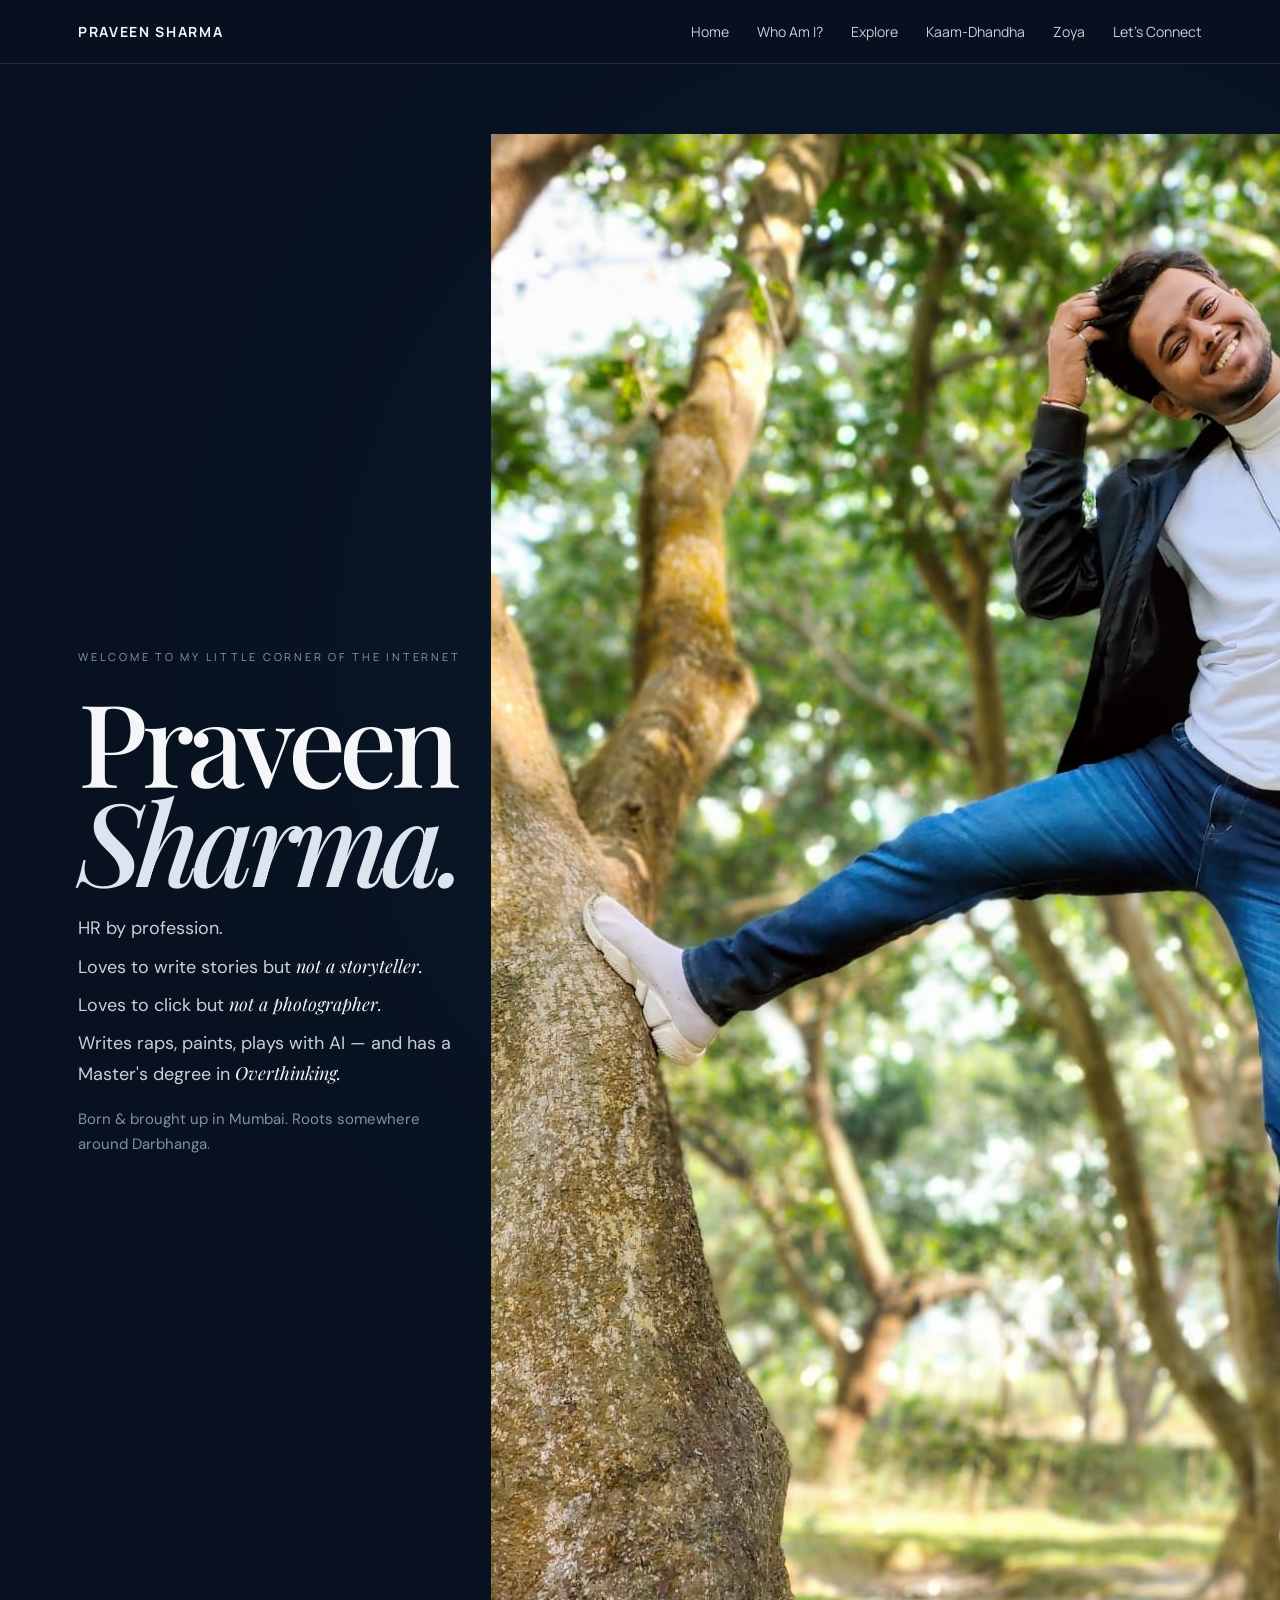
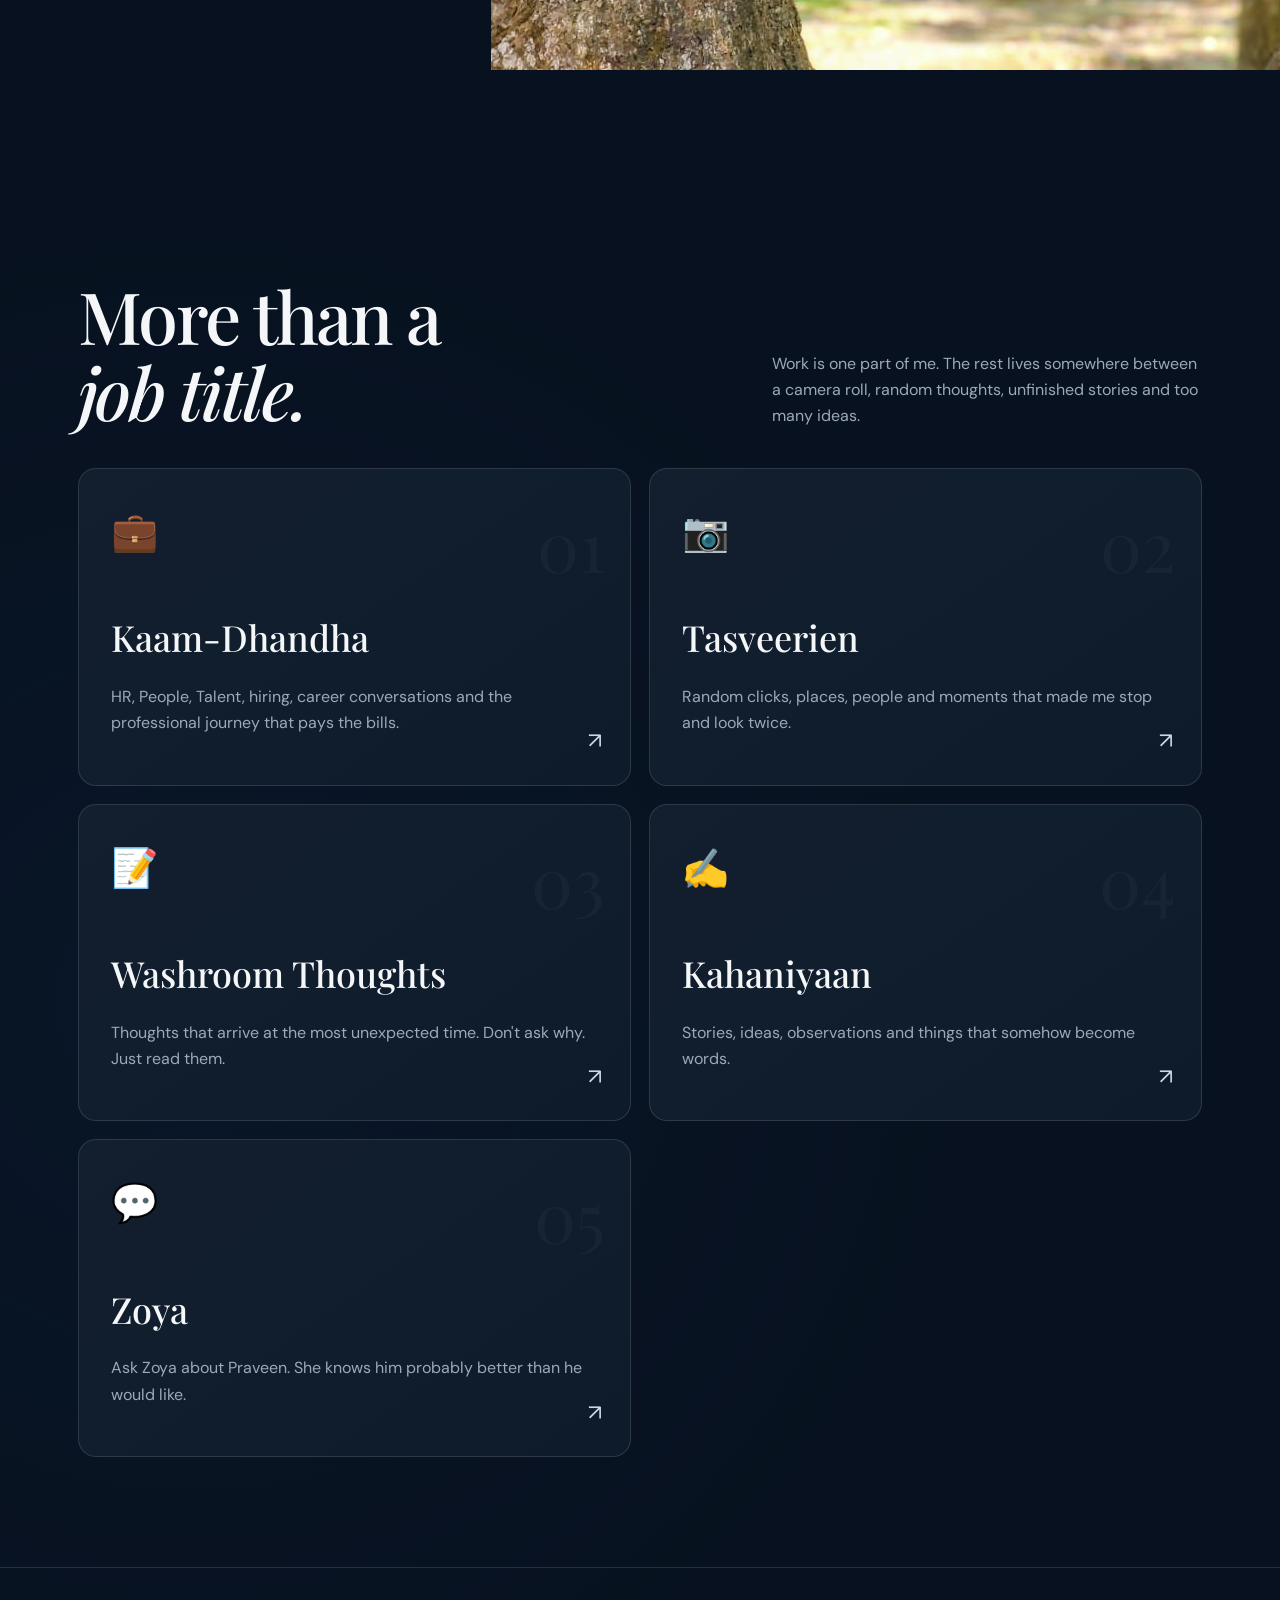
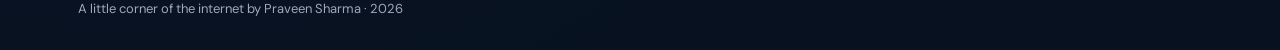
==== commit 14b0ed6a: "Refactor HTML structure and clean up code" ====
--- a/index.html
+++ b/index.html
@@ -1,742 +1,217 @@
 <!doctype html>
 <html lang="en">
-
 <head>
-
 <meta charset="utf-8">
-
-<meta
-name="viewport"
-content="width=device-width,initial-scale=1"
->
-
+<meta name="viewport" content="width=device-width,initial-scale=1">
 <title>Praveen Sharma — More Than a Job Title</title>
-
 <link rel="stylesheet" href="style.css">
-
-<style>
-
-/* =====================================================
-   THINKING PHOTO + THOUGHT WORDS
-===================================================== */
-
-.profile-wrap{
-    position:relative;
-    display:flex;
-    align-items:center;
-    justify-content:center;
-}
-
-
-/* Keep photo perfectly circular */
-
-.profile{
-    position:relative;
-    z-index:3;
-
-    width:310px;
-    height:310px;
-
-    object-fit:cover;
-
-    border-radius:50%;
-
-    display:block;
-
-    border:1px solid rgba(255,255,255,.10);
-
-    box-shadow:
-        0 0 0 10px rgba(255,255,255,.025),
-        0 20px 60px rgba(0,0,0,.20);
-}
-
-
-/* =====================================================
-   THOUGHT WORDS
-===================================================== */
-
-.thought-words{
-
-    position:absolute;
-
-    inset:-85px;
-
-    pointer-events:none;
-
-    z-index:5;
-}
-
-
-/* Every word */
-
-.thought-words span{
-
-    position:absolute;
-
-    display:block;
-
-    white-space:nowrap;
-
-    font-family:inherit;
-
-    font-size:11px;
-
-    font-weight:600;
-
-    letter-spacing:2px;
-
-    text-transform:uppercase;
-
-    color:rgba(235,240,248,.78);
-
-    opacity:0;
-
-    animation:
-        thoughtSequence 9s infinite;
-
-}
-
-
-/* =====================================================
-   WORD POSITIONS
-===================================================== */
-
-.thought-words span:nth-child(1){
-
-    top:8%;
-
-    left:38%;
-
-    animation-delay:0s;
-
-}
-
-
-.thought-words span:nth-child(2){
-
-    top:15%;
-
-    right:15%;
-
-    animation-delay:1.5s;
-
-}
-
-
-.thought-words span:nth-child(3){
-
-    top:48%;
-
-    left:0%;
-
-    animation-delay:3s;
-
-}
-
-
-.thought-words span:nth-child(4){
-
-    top:51%;
-
-    right:0%;
-
-    animation-delay:4.5s;
-
-}
-
-
-.thought-words span:nth-child(5){
-
-    bottom:8%;
-
-    left:30%;
-
-    animation-delay:6s;
-
-}
-
-
-.thought-words span:nth-child(6){
-
-    bottom:7%;
-
-    right:28%;
-
-    animation-delay:7.5s;
-
-}
-
-
-/* =====================================================
-   ONE-BY-ONE ANIMATION
-===================================================== */
-
-@keyframes thoughtSequence{
-
-    0%{
-
-        opacity:0;
-
-        transform:
-            translateY(12px)
-            scale(.96);
-
-    }
-
-    7%{
-
-        opacity:1;
-
-        transform:
-            translateY(0)
-            scale(1);
-
-    }
-
-    17%{
-
-        opacity:1;
-
-        transform:
-            translateY(0)
-            scale(1);
-
-    }
-
-    25%{
-
-        opacity:0;
-
-        transform:
-            translateY(-10px)
-            scale(.98);
-
-    }
-
-    100%{
-
-        opacity:0;
-
-        transform:
-            translateY(-10px)
-            scale(.98);
-
-    }
-
-}
-
-
-/* =====================================================
-   MOBILE
-===================================================== */
-
-@media(max-width:700px){
-
-    .profile{
-
-        width:250px;
-        height:250px;
-
-    }
-
-    .thought-words{
-
-        inset:-55px;
-
-    }
-
-    .thought-words span{
-
-        font-size:9px;
-
-        letter-spacing:1.5px;
-
-    }
-
-    .thought-words span:nth-child(1){
-
-        top:7%;
-        left:30%;
-
-    }
-
-    .thought-words span:nth-child(2){
-
-        top:17%;
-        right:3%;
-
-    }
-
-    .thought-words span:nth-child(3){
-
-        top:48%;
-        left:-8%;
-
-    }
-
-    .thought-words span:nth-child(4){
-
-        top:51%;
-        right:-8%;
-
-    }
-
-    .thought-words span:nth-child(5){
-
-        bottom:8%;
-        left:20%;
-
-    }
-
-    .thought-words span:nth-child(6){
-
-        bottom:7%;
-        right:18%;
-
-    }
-
-}
-
-
-/* =====================================================
-   REDUCED MOTION
-===================================================== */
-
-@media(prefers-reduced-motion:reduce){
-
-    .thought-words span{
-
-        animation:none;
-
-        opacity:1;
-
-    }
-
-}
-
-</style>
-
 </head>
 
-
 <body>
 
-
-<!-- =====================================================
-     NAVIGATION
-===================================================== -->
-
 <header class="site-nav">
-
-<div class="nav-inner">
-
-<a class="logo" href="index.html">
-PRAVEEN SHARMA
-</a>
-
-
-<nav class="nav-links">
-
-<a href="index.html">
-Home
-</a>
-
-<a href="who-am-i.html">
-Who Am I?
-</a>
-
-<a href="explore.html">
-Explore
-</a>
-
-<a href="kaam-dhandha.html">
-Kaam-Dhandha
-</a>
-
-<a href="connect.html">
-Let's Connect
-</a>
-
-</nav>
-
-</div>
-
+  <div class="nav-inner">
+
+    <a class="logo" href="index.html">PRAVEEN SHARMA</a>
+
+    <nav class="nav-links">
+      <a href="index.html">Home</a>
+      <a href="who-am-i.html">Who Am I?</a>
+      <a href="explore.html">Explore</a>
+      <a href="kaam-dhandha.html">Kaam-Dhandha</a>
+      <a href="zoya.html">Zoya</a>
+      <a href="connect.html">Let's Connect</a>
+    </nav>
+
+  </div>
 </header>
 
 
-
-<!-- =====================================================
-     HERO
-===================================================== -->
-
 <main class="container">
 
-
 <section class="hero">
 
-
-<!-- ================= LEFT SIDE ================= -->
-
-<div class="reveal">
-
-
-<div class="eyebrow">
-
-WELCOME TO MY LITTLE CORNER OF THE INTERNET
-
-</div>
-
-
-<h1>
-
-Praveen<br>
-
-<em>Sharma.</em>
-
-</h1>
-
-
-<div class="intro">
-
-
-<span>
-HR by profession.
-</span>
-
-
-<span>
-
-Loves to write stories but
-<i>not a storyteller.</i>
-
-</span>
-
-
-<span>
-
-Loves to click but
-<i>not a photographer.</i>
-
-</span>
-
-
-<span>
-
-Plays with AI, paints, writes —
-and has a Master's degree in
-<i>Overthinking.</i>
-
-</span>
-
-
-<span class="location">
-
-Born & brought up in Mumbai.
-Roots somewhere around Darbhanga.
-
-</span>
-
-
-</div>
-
-
-</div>
-
-
-
-<!-- ================= RIGHT SIDE ================= -->
-
-<div class="profile-wrap reveal delay">
-
-
-<img
-class="profile"
-src="Thinking.jpeg"
-alt="Praveen Sharma thinking"
->
-
-
-<!-- =================================================
-     THOUGHTS
-================================================= -->
-
-<div class="thought-words">
-
-
-<span>
-OVERTHINKING
-</span>
-
-
-<span>
-WORK
-</span>
-
-
-<span>
-WRITING
-</span>
-
-
-<span>
-THOUGHTS
-</span>
-
-
-<span>
-LOVE
-</span>
-
-
-<span>
-WWE
-</span>
-
-
-</div>
-
-
-</div>
-
+  <div class="reveal">
+
+    <div class="eyebrow">
+      WELCOME TO MY LITTLE CORNER OF THE INTERNET
+    </div>
+
+    <h1>
+      Praveen<br>
+      <em>Sharma.</em>
+    </h1>
+
+    <div class="intro">
+
+      <span>HR by profession.</span>
+
+      <span>
+        Loves to write stories but <i>not a storyteller.</i>
+      </span>
+
+      <span>
+        Loves to click but <i>not a photographer.</i>
+      </span>
+
+      <span>
+        Writes raps, paints, plays with AI —
+        and has a Master's degree in <i>Overthinking.</i>
+      </span>
+
+      <span class="location">
+        Born & brought up in Mumbai.
+        Roots somewhere around Darbhanga.
+      </span>
+
+    </div>
+
+  </div>
+
+
+  <div class="profile-wrap reveal delay">
+
+    <div class="orbit"></div>
+
+    <img
+      class="profile"
+      src="profile.jpg.jpeg"
+      alt="Praveen Sharma"
+    >
+
+  </div>
 
 </section>
 
 
-
-<!-- =====================================================
-     MORE THAN A JOB TITLE
-===================================================== -->
-
 <section class="section">
 
-
-<div class="section-head">
-
-
-<h2>
-
-More than a<br>
-
-<em>job title.</em>
-
-</h2>
-
-
-<p>
-
-Work is one part of me.
-The rest lives somewhere between
-a camera roll, random thoughts,
-unfinished stories and too many ideas.
-
-</p>
-
-
-</div>
-
-
-
-<!-- =====================================================
-     EXPLORE CARDS
-===================================================== -->
-
-<div class="cards">
-
-
-<!-- ================= KAAM DHANDHA ================= -->
-
-<a
-class="card"
-href="kaam-dhandha.html"
->
-
-
-<span class="icon">
-💼
-</span>
-
-
-<span class="num">
-01
-</span>
-
-
-<h3>
-Kaam-Dhandha
-</h3>
-
-
-<p>
-
-HR, People, Talent, hiring, career conversations
-and the professional journey that pays the bills.
-
-</p>
-
-
-<span class="arrow">
-↗
-</span>
-
-
-</a>
-
-
-
-<!-- ================= TASVEERIEN ================= -->
-
-<a
-class="card"
-href="tasveerien.html"
->
-
-
-<span class="icon">
-📷
-</span>
-
-
-<span class="num">
-02
-</span>
-
-
-<h3>
-Tasveerien
-</h3>
-
-
-<p>
-
-Random clicks, places, people and moments
-that made me stop and look twice.
-
-</p>
-
-
-<span class="arrow">
-↗
-</span>
-
-
-</a>
-
-
-
-<!-- ================= WASHROOM THOUGHTS ================= -->
-
-<a
-class="card"
-href="washroom-thoughts.html"
->
-
-
-<span class="icon">
-📝
-</span>
-
-
-<span class="num">
-03
-</span>
-
-
-<h3>
-Washroom Thoughts
-</h3>
-
-
-<p>
-
-Thoughts that arrive at the most unexpected time.
-
-Don't ask why.
-Just read them.
-
-</p>
-
-
-<span class="arrow">
-↗
-</span>
-
-
-</a>
-
-
-
-<!-- ================= KAHANIYAAN ================= -->
-
-<a
-class="card"
-href="kahaniyaan.html"
->
-
-
-<span class="icon">
-✍️
-</span>
-
-
-<span class="num">
-04
-</span>
-
-
-<h3>
-Kahaniyaan
-</h3>
-
-
-<p>
-
-Stories, ideas, observations and things
-that somehow become words.
-
-</p>
-
-
-<span class="arrow">
-↗
-</span>
-
-
-</a>
-
-
-</div>
-
+  <div class="section-head">
+
+    <h2>
+      More than a<br>
+      <em>job title.</em>
+    </h2>
+
+    <p>
+      Work is one part of me. The rest lives somewhere between
+      a camera roll, random thoughts, unfinished stories and
+      too many ideas.
+    </p>
+
+  </div>
+
+
+  <div class="cards">
+
+
+    <a class="card" href="kaam-dhandha.html">
+
+      <span class="icon">💼</span>
+      <span class="num">01</span>
+
+      <h3>Kaam-Dhandha</h3>
+
+      <p>
+        HR, People, Talent, hiring, career conversations
+        and the professional journey that pays the bills.
+      </p>
+
+      <span class="arrow">↗</span>
+
+    </a>
+
+
+    <a class="card" href="tasveerien.html">
+
+      <span class="icon">📷</span>
+      <span class="num">02</span>
+
+      <h3>Tasveerien</h3>
+
+      <p>
+        Random clicks, places, people and moments
+        that made me stop and look twice.
+      </p>
+
+      <span class="arrow">↗</span>
+
+    </a>
+
+
+    <a class="card" href="washroom-thoughts.html">
+
+      <span class="icon">📝</span>
+      <span class="num">03</span>
+
+      <h3>Washroom Thoughts</h3>
+
+      <p>
+        Thoughts that arrive at the most unexpected time.
+        Don't ask why. Just read them.
+      </p>
+
+      <span class="arrow">↗</span>
+
+    </a>
+
+
+    <a class="card" href="kahaniyaan.html">
+
+      <span class="icon">✍️</span>
+      <span class="num">04</span>
+
+      <h3>Kahaniyaan</h3>
+
+      <p>
+        Stories, ideas, observations and things
+        that somehow become words.
+      </p>
+
+      <span class="arrow">↗</span>
+
+    </a>
+
+
+    <!-- ZOYA -->
+
+    <a class="card" href="zoya.html">
+
+      <span class="icon">💬</span>
+      <span class="num">05</span>
+
+      <h3>Zoya</h3>
+
+      <p>
+        Ask Zoya about Praveen.
+        She knows him probably better than he would like.
+      </p>
+
+      <span class="arrow">↗</span>
+
+    </a>
+
+
+  </div>
 
 </section>
 
-
 </main>
 
 
-
-<!-- =====================================================
-     FOOTER
-===================================================== -->
-
 <footer class="footer">
 
-
-<div class="container">
-
-A little corner of the internet by Praveen Sharma ·
-
-<span data-year></span>
-
-</div>
-
+  <div class="container">
+
+    A little corner of the internet by Praveen Sharma ·
+    <span data-year></span>
+
+  </div>
 
 </footer>
 
 
-
 <script src="script.js"></script>
 
-
 </body>
-
 </html>
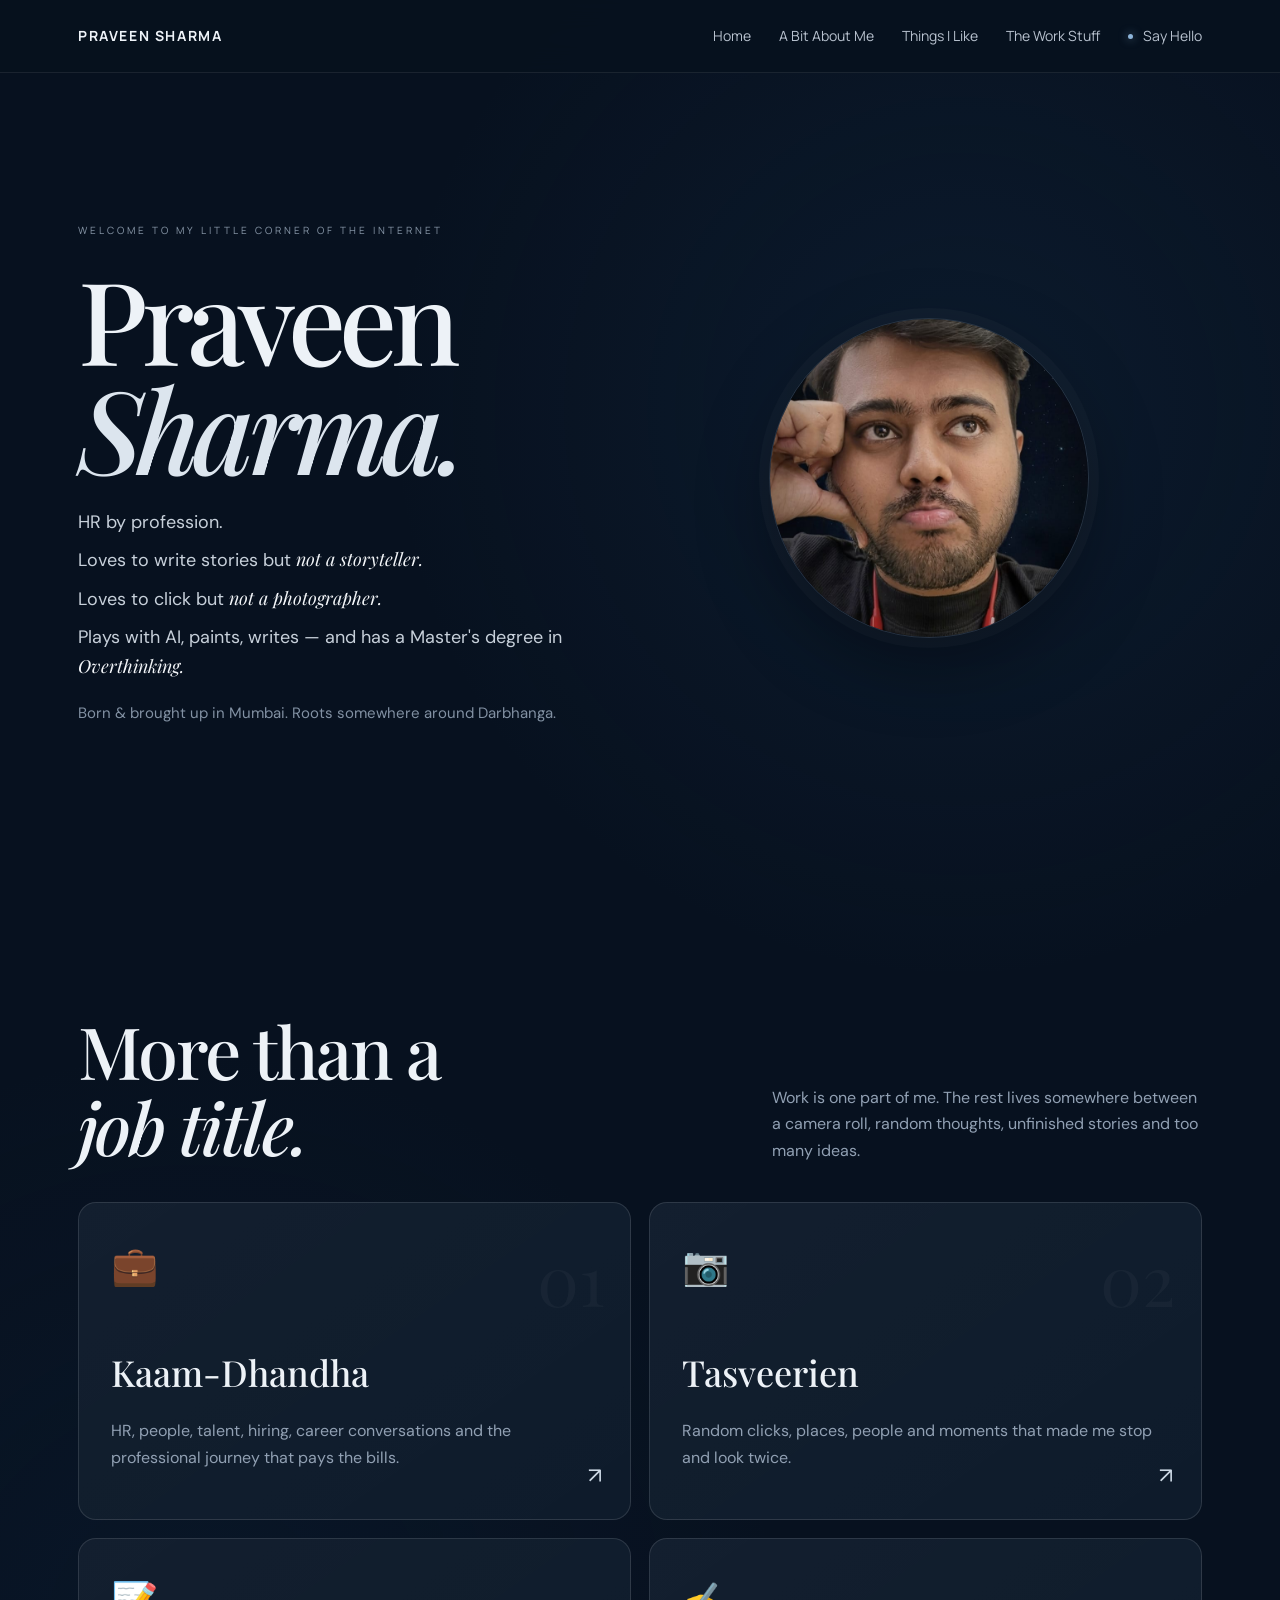
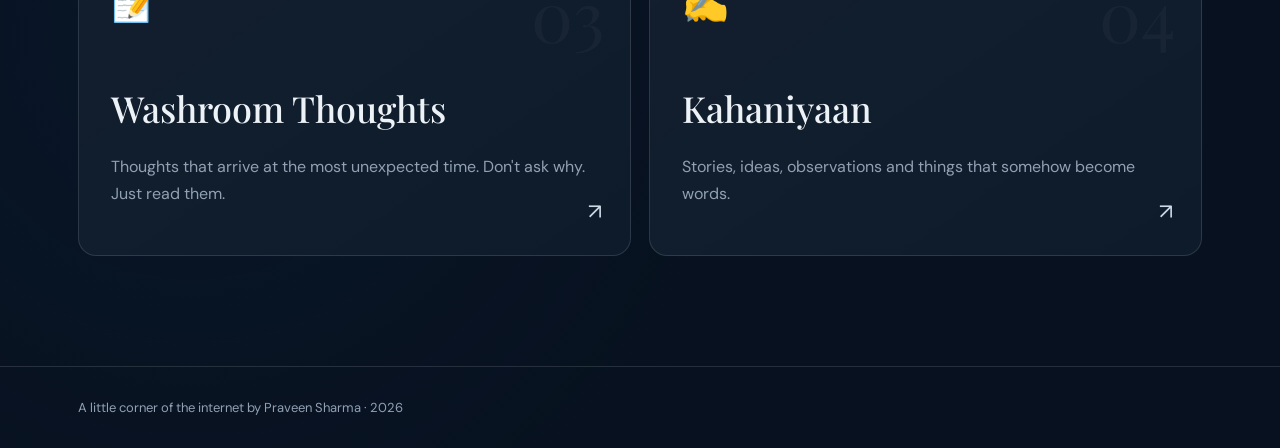
==== commit 2d57a2e6: "Refactor HTML structure and update content" ====
--- a/index.html
+++ b/index.html
@@ -1,217 +1,789 @@
 <!doctype html>
 <html lang="en">
+
 <head>
 <meta charset="utf-8">
-<meta name="viewport" content="width=device-width,initial-scale=1">
+<meta name="viewport" content="width=device-width, initial-scale=1">
+
 <title>Praveen Sharma — More Than a Job Title</title>
+
 <link rel="stylesheet" href="style.css">
+
+<style>
+
+/* =====================================================
+   PERSONAL HOMEPAGE POLISH
+===================================================== */
+
+:root{
+    --nav-bg:#08111f;
+    --text:#edf2f7;
+    --muted:#91a0b3;
+    --accent:#8db4d9;
+}
+
+
+/* =====================================================
+   NAVIGATION
+===================================================== */
+
+.site-nav{
+    position:sticky;
+    top:0;
+    z-index:1000;
+    background:rgba(7,17,30,.94);
+    backdrop-filter:blur(14px);
+    border-bottom:1px solid rgba(255,255,255,.08);
+}
+
+.nav-inner{
+    min-height:72px;
+    display:flex;
+    align-items:center;
+    justify-content:space-between;
+}
+
+
+/* Logo */
+
+.logo{
+    text-decoration:none;
+    color:#eef3f8;
+    font-size:14px;
+    font-weight:700;
+    letter-spacing:1.6px;
+    transition:.3s ease;
+}
+
+.logo:hover{
+    letter-spacing:2.2px;
+    opacity:.85;
+}
+
+
+/* Navigation */
+
+.nav-links{
+    display:flex;
+    align-items:center;
+    gap:28px;
+}
+
+.nav-links a{
+    position:relative;
+    color:#b8c2cf;
+    text-decoration:none;
+    font-size:14px;
+    transition:
+        color .25s ease,
+        transform .25s ease;
+}
+
+.nav-links a::after{
+    content:"";
+    position:absolute;
+    left:0;
+    bottom:-8px;
+    width:0;
+    height:1px;
+    background:#dce8f5;
+    transition:width .3s ease;
+}
+
+.nav-links a:hover{
+    color:#ffffff;
+    transform:translateY(-2px);
+}
+
+.nav-links a:hover::after{
+    width:100%;
+}
+
+
+/* Small personality dot */
+
+.nav-links a:last-child::before{
+    content:"";
+    display:inline-block;
+    width:5px;
+    height:5px;
+    margin-right:7px;
+    margin-bottom:2px;
+    border-radius:50%;
+    background:#8db4d9;
+    box-shadow:0 0 10px rgba(141,180,217,.7);
+    animation:navPulse 2.5s infinite;
+}
+
+@keyframes navPulse{
+
+    0%,100%{
+        opacity:.45;
+        transform:scale(.8);
+    }
+
+    50%{
+        opacity:1;
+        transform:scale(1.15);
+    }
+
+}
+
+
+/* =====================================================
+   HERO PHOTO
+===================================================== */
+
+.profile-wrap{
+    position:relative;
+    display:flex;
+    align-items:center;
+    justify-content:center;
+    min-height:430px;
+}
+
+
+/* IMPORTANT:
+   Force the thinking photo to remain circular.
+*/
+
+.profile{
+    position:relative !important;
+
+    width:320px !important;
+    height:320px !important;
+
+    max-width:none !important;
+
+    object-fit:cover !important;
+
+    border-radius:50% !important;
+
+    display:block !important;
+
+    z-index:3;
+
+    border:1px solid rgba(255,255,255,.12);
+
+    box-shadow:
+        0 0 0 10px rgba(255,255,255,.025),
+        0 25px 70px rgba(0,0,0,.35);
+
+    transition:
+        transform .7s cubic-bezier(.2,.8,.2,1),
+        box-shadow .5s ease;
+}
+
+.profile:hover{
+    transform:scale(1.025) rotate(.4deg);
+
+    box-shadow:
+        0 0 0 10px rgba(255,255,255,.035),
+        0 30px 80px rgba(0,0,0,.42);
+}
+
+
+/* =====================================================
+   FLOATING THOUGHTS
+   No orbit.
+   No circles.
+   Just thoughts appearing around him.
+===================================================== */
+
+.thought-words{
+    position:absolute;
+    inset:-85px;
+
+    pointer-events:none;
+
+    z-index:5;
+}
+
+.thought-words span{
+    position:absolute;
+
+    white-space:nowrap;
+
+    font-size:10px;
+    font-weight:600;
+    letter-spacing:2px;
+
+    color:rgba(225,234,243,.68);
+
+    opacity:0;
+
+    animation:thoughtSequence 10s infinite;
+
+    transition:.3s ease;
+}
+
+
+/* Positions */
+
+.thought-words span:nth-child(1){
+    top:8%;
+    left:34%;
+    animation-delay:0s;
+}
+
+.thought-words span:nth-child(2){
+    top:18%;
+    right:8%;
+    animation-delay:1.6s;
+}
+
+.thought-words span:nth-child(3){
+    top:48%;
+    left:2%;
+    animation-delay:3.2s;
+}
+
+.thought-words span:nth-child(4){
+    top:53%;
+    right:1%;
+    animation-delay:4.8s;
+}
+
+.thought-words span:nth-child(5){
+    bottom:12%;
+    left:27%;
+    animation-delay:6.4s;
+}
+
+.thought-words span:nth-child(6){
+    bottom:9%;
+    right:25%;
+    animation-delay:8s;
+}
+
+
+/* Animation */
+
+@keyframes thoughtSequence{
+
+    0%{
+        opacity:0;
+        transform:translateY(10px) scale(.94);
+    }
+
+    7%{
+        opacity:1;
+        transform:translateY(0) scale(1);
+    }
+
+    18%{
+        opacity:1;
+        transform:translateY(0) scale(1);
+    }
+
+    27%{
+        opacity:0;
+        transform:translateY(-8px) scale(.98);
+    }
+
+    100%{
+        opacity:0;
+    }
+
+}
+
+
+/* =====================================================
+   HERO TEXT PERSONALITY
+===================================================== */
+
+.eyebrow{
+    letter-spacing:3px;
+    font-size:10px;
+}
+
+.hero h1{
+    line-height:.95;
+}
+
+.hero h1 em{
+    font-style:italic;
+}
+
+.intro span{
+    display:block;
+}
+
+
+/* =====================================================
+   LITTLE MOVING DETAILS
+===================================================== */
+
+.reveal{
+    animation:softReveal .9s ease both;
+}
+
+.delay{
+    animation-delay:.15s;
+}
+
+@keyframes softReveal{
+
+    from{
+        opacity:0;
+        transform:translateY(18px);
+    }
+
+    to{
+        opacity:1;
+        transform:translateY(0);
+    }
+
+}
+
+
+/* =====================================================
+   CARDS
+===================================================== */
+
+.card{
+    transition:
+        transform .35s ease,
+        border-color .35s ease,
+        background .35s ease;
+}
+
+.card:hover{
+    transform:translateY(-6px);
+}
+
+
+/* =====================================================
+   MOBILE
+===================================================== */
+
+@media(max-width:800px){
+
+    .nav-inner{
+        min-height:64px;
+    }
+
+    .logo{
+        font-size:12px;
+    }
+
+    .nav-links{
+        gap:14px;
+    }
+
+    .nav-links a{
+        font-size:12px;
+    }
+
+    .nav-links a:nth-child(3){
+        display:none;
+    }
+
+    .profile-wrap{
+        min-height:360px;
+    }
+
+    .profile{
+        width:260px !important;
+        height:260px !important;
+    }
+
+    .thought-words{
+        inset:-50px;
+    }
+
+    .thought-words span{
+        font-size:8px;
+        letter-spacing:1.4px;
+    }
+
+}
+
+
+@media(max-width:520px){
+
+    .nav-links{
+        gap:11px;
+    }
+
+    .nav-links a{
+        font-size:11px;
+    }
+
+    .nav-links a:nth-child(2){
+        display:none;
+    }
+
+    .profile{
+        width:230px !important;
+        height:230px !important;
+    }
+
+}
+
+
+/* =====================================================
+   REDUCED MOTION
+===================================================== */
+
+@media(prefers-reduced-motion:reduce){
+
+    *,
+    *::before,
+    *::after{
+        animation:none !important;
+        transition:none !important;
+    }
+
+}
+
+</style>
+
 </head>
 
+
 <body>
 
+
+<!-- =====================================================
+     NAVIGATION
+===================================================== -->
+
 <header class="site-nav">
-  <div class="nav-inner">
-
-    <a class="logo" href="index.html">PRAVEEN SHARMA</a>
-
-    <nav class="nav-links">
-      <a href="index.html">Home</a>
-      <a href="who-am-i.html">Who Am I?</a>
-      <a href="explore.html">Explore</a>
-      <a href="kaam-dhandha.html">Kaam-Dhandha</a>
-      <a href="zoya.html">Zoya</a>
-      <a href="connect.html">Let's Connect</a>
-    </nav>
-
-  </div>
+
+<div class="container nav-inner">
+
+<a class="logo" href="index.html">
+PRAVEEN SHARMA
+</a>
+
+
+<nav class="nav-links">
+
+<a href="index.html">
+Home
+</a>
+
+<a href="who-am-i.html">
+A Bit About Me
+</a>
+
+<a href="explore.html">
+Things I Like
+</a>
+
+<a href="kaam-dhandha.html">
+The Work Stuff
+</a>
+
+<a href="connect.html">
+Say Hello
+</a>
+
+</nav>
+
+</div>
+
 </header>
 
 
+
+<!-- =====================================================
+     HERO
+===================================================== -->
+
 <main class="container">
 
+
 <section class="hero">
 
-  <div class="reveal">
-
-    <div class="eyebrow">
-      WELCOME TO MY LITTLE CORNER OF THE INTERNET
-    </div>
-
-    <h1>
-      Praveen<br>
-      <em>Sharma.</em>
-    </h1>
-
-    <div class="intro">
-
-      <span>HR by profession.</span>
-
-      <span>
-        Loves to write stories but <i>not a storyteller.</i>
-      </span>
-
-      <span>
-        Loves to click but <i>not a photographer.</i>
-      </span>
-
-      <span>
-        Writes raps, paints, plays with AI —
-        and has a Master's degree in <i>Overthinking.</i>
-      </span>
-
-      <span class="location">
-        Born & brought up in Mumbai.
-        Roots somewhere around Darbhanga.
-      </span>
-
-    </div>
-
-  </div>
-
-
-  <div class="profile-wrap reveal delay">
-
-    <div class="orbit"></div>
-
-    <img
-      class="profile"
-      src="profile.jpg.jpeg"
-      alt="Praveen Sharma"
-    >
-
-  </div>
+
+<!-- ================= LEFT ================= -->
+
+<div class="reveal">
+
+
+<div class="eyebrow">
+WELCOME TO MY LITTLE CORNER OF THE INTERNET
+</div>
+
+
+<h1>
+Praveen<br>
+<em>Sharma.</em>
+</h1>
+
+
+<div class="intro">
+
+<span>
+HR by profession.
+</span>
+
+<span>
+Loves to write stories but
+<i>not a storyteller.</i>
+</span>
+
+<span>
+Loves to click but
+<i>not a photographer.</i>
+</span>
+
+<span>
+Plays with AI, paints, writes —
+and has a Master's degree in
+<i>Overthinking.</i>
+</span>
+
+<span class="location">
+Born & brought up in Mumbai.
+Roots somewhere around Darbhanga.
+</span>
+
+</div>
+
+
+</div>
+
+
+
+<!-- ================= RIGHT ================= -->
+
+<div class="profile-wrap reveal delay">
+
+
+<img
+class="profile"
+src="Thinking.jpeg"
+alt="Praveen Sharma thinking"
+>
+
+
+<!-- ================= THOUGHTS ================= -->
+
+<div class="thought-words">
+
+<span>
+OVERTHINKING
+</span>
+
+<span>
+WORK
+</span>
+
+<span>
+WRITING
+</span>
+
+<span>
+THOUGHTS
+</span>
+
+<span>
+LOVE
+</span>
+
+<span>
+WWE
+</span>
+
+</div>
+
+
+</div>
+
 
 </section>
 
 
+
+<!-- =====================================================
+     MORE THAN A JOB TITLE
+===================================================== -->
+
 <section class="section">
 
-  <div class="section-head">
-
-    <h2>
-      More than a<br>
-      <em>job title.</em>
-    </h2>
-
-    <p>
-      Work is one part of me. The rest lives somewhere between
-      a camera roll, random thoughts, unfinished stories and
-      too many ideas.
-    </p>
-
-  </div>
-
-
-  <div class="cards">
-
-
-    <a class="card" href="kaam-dhandha.html">
-
-      <span class="icon">💼</span>
-      <span class="num">01</span>
-
-      <h3>Kaam-Dhandha</h3>
-
-      <p>
-        HR, People, Talent, hiring, career conversations
-        and the professional journey that pays the bills.
-      </p>
-
-      <span class="arrow">↗</span>
-
-    </a>
-
-
-    <a class="card" href="tasveerien.html">
-
-      <span class="icon">📷</span>
-      <span class="num">02</span>
-
-      <h3>Tasveerien</h3>
-
-      <p>
-        Random clicks, places, people and moments
-        that made me stop and look twice.
-      </p>
-
-      <span class="arrow">↗</span>
-
-    </a>
-
-
-    <a class="card" href="washroom-thoughts.html">
-
-      <span class="icon">📝</span>
-      <span class="num">03</span>
-
-      <h3>Washroom Thoughts</h3>
-
-      <p>
-        Thoughts that arrive at the most unexpected time.
-        Don't ask why. Just read them.
-      </p>
-
-      <span class="arrow">↗</span>
-
-    </a>
-
-
-    <a class="card" href="kahaniyaan.html">
-
-      <span class="icon">✍️</span>
-      <span class="num">04</span>
-
-      <h3>Kahaniyaan</h3>
-
-      <p>
-        Stories, ideas, observations and things
-        that somehow become words.
-      </p>
-
-      <span class="arrow">↗</span>
-
-    </a>
-
-
-    <!-- ZOYA -->
-
-    <a class="card" href="zoya.html">
-
-      <span class="icon">💬</span>
-      <span class="num">05</span>
-
-      <h3>Zoya</h3>
-
-      <p>
-        Ask Zoya about Praveen.
-        She knows him probably better than he would like.
-      </p>
-
-      <span class="arrow">↗</span>
-
-    </a>
-
-
-  </div>
+
+<div class="section-head">
+
+
+<h2>
+More than a<br>
+<em>job title.</em>
+</h2>
+
+
+<p>
+Work is one part of me.
+The rest lives somewhere between
+a camera roll, random thoughts,
+unfinished stories and too many ideas.
+</p>
+
+
+</div>
+
+
+
+<!-- =====================================================
+     EXPLORE
+===================================================== -->
+
+<div class="cards">
+
+
+<a
+class="card"
+href="kaam-dhandha.html"
+>
+
+<span class="icon">
+💼
+</span>
+
+<span class="num">
+01
+</span>
+
+<h3>
+Kaam-Dhandha
+</h3>
+
+<p>
+HR, people, talent, hiring, career conversations
+and the professional journey that pays the bills.
+</p>
+
+<span class="arrow">
+↗
+</span>
+
+</a>
+
+
+
+<a
+class="card"
+href="tasveerien.html"
+>
+
+<span class="icon">
+📷
+</span>
+
+<span class="num">
+02
+</span>
+
+<h3>
+Tasveerien
+</h3>
+
+<p>
+Random clicks, places, people and moments
+that made me stop and look twice.
+</p>
+
+<span class="arrow">
+↗
+</span>
+
+</a>
+
+
+
+<a
+class="card"
+href="washroom-thoughts.html"
+>
+
+<span class="icon">
+📝
+</span>
+
+<span class="num">
+03
+</span>
+
+<h3>
+Washroom Thoughts
+</h3>
+
+<p>
+Thoughts that arrive at the most unexpected time.
+
+Don't ask why.
+Just read them.
+</p>
+
+<span class="arrow">
+↗
+</span>
+
+</a>
+
+
+
+<a
+class="card"
+href="kahaniyaan.html"
+>
+
+<span class="icon">
+✍️
+</span>
+
+<span class="num">
+04
+</span>
+
+<h3>
+Kahaniyaan
+</h3>
+
+<p>
+Stories, ideas, observations and things
+that somehow become words.
+</p>
+
+<span class="arrow">
+↗
+</span>
+
+</a>
+
+
+</div>
+
 
 </section>
 
+
 </main>
 
 
+
+<!-- =====================================================
+     FOOTER
+===================================================== -->
+
 <footer class="footer">
 
-  <div class="container">
-
-    A little corner of the internet by Praveen Sharma ·
-    <span data-year></span>
-
-  </div>
+<div class="container">
+
+A little corner of the internet by Praveen Sharma ·
+<span data-year></span>
+
+</div>
 
 </footer>
 
 
+
 <script src="script.js"></script>
 
+
 </body>
+
 </html>
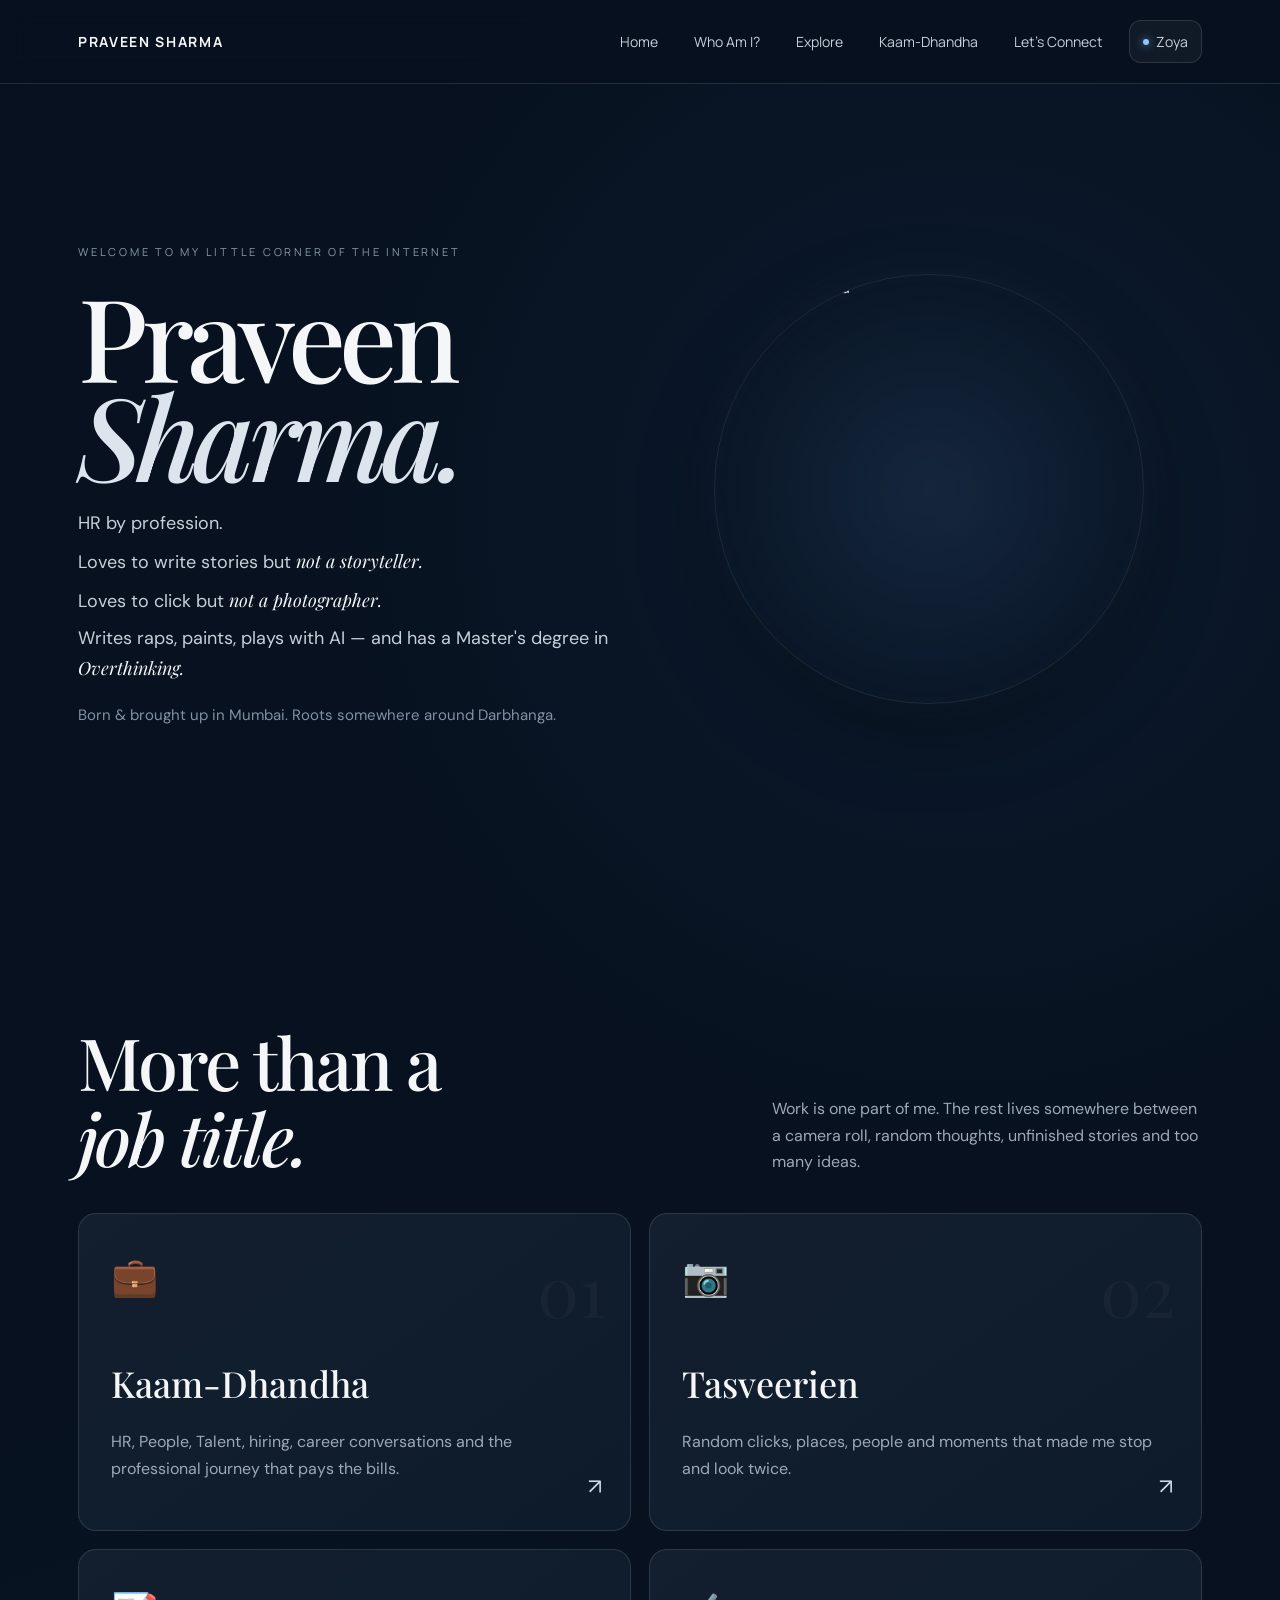
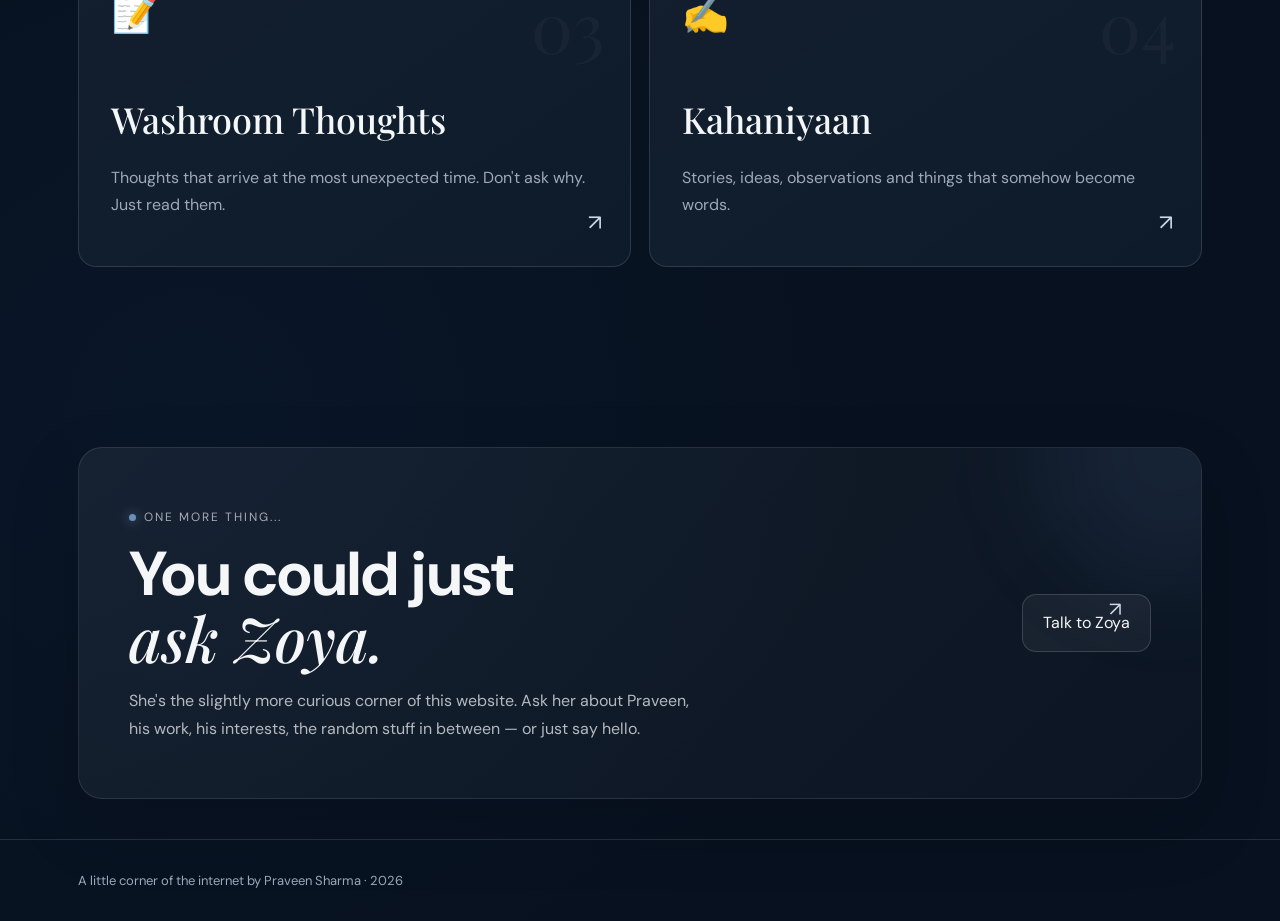
==== commit 743cf831: "Refactor index.html for layout and style improvements Updated HTML structure and styles for improved" ====
--- a/index.html
+++ b/index.html
@@ -3,7 +3,7 @@
 
 <head>
 <meta charset="utf-8">
-<meta name="viewport" content="width=device-width, initial-scale=1">
+<meta name="viewport" content="width=device-width,initial-scale=1">
 
 <title>Praveen Sharma — More Than a Job Title</title>
 
@@ -11,322 +11,267 @@
 
 <style>
 
-/* =====================================================
-   PERSONAL HOMEPAGE POLISH
-===================================================== */
-
-:root{
-    --nav-bg:#08111f;
-    --text:#edf2f7;
-    --muted:#91a0b3;
-    --accent:#8db4d9;
-}
-
-
-/* =====================================================
-   NAVIGATION
-===================================================== */
+/* =========================================================
+   PERSONALITY NAVIGATION
+   ========================================================= */
 
 .site-nav{
     position:sticky;
     top:0;
     z-index:1000;
-    background:rgba(7,17,30,.94);
     backdrop-filter:blur(14px);
-    border-bottom:1px solid rgba(255,255,255,.08);
+    -webkit-backdrop-filter:blur(14px);
 }
 
 .nav-inner{
-    min-height:72px;
     display:flex;
     align-items:center;
     justify-content:space-between;
 }
 
-
-/* Logo */
-
-.logo{
-    text-decoration:none;
-    color:#eef3f8;
-    font-size:14px;
-    font-weight:700;
-    letter-spacing:1.6px;
-    transition:.3s ease;
-}
-
-.logo:hover{
-    letter-spacing:2.2px;
-    opacity:.85;
-}
-
-
-/* Navigation */
-
 .nav-links{
     display:flex;
     align-items:center;
-    gap:28px;
+    gap:8px;
 }
 
 .nav-links a{
     position:relative;
-    color:#b8c2cf;
-    text-decoration:none;
-    font-size:14px;
+    display:inline-flex;
+    align-items:center;
+    padding:9px 13px;
+
+    border:1px solid transparent;
+    border-radius:12px;
+
     transition:
-        color .25s ease,
-        transform .25s ease;
-}
-
-.nav-links a::after{
+        transform .25s ease,
+        background .25s ease,
+        border-color .25s ease,
+        box-shadow .25s ease,
+        color .25s ease;
+}
+
+/* little personality when hovering */
+
+.nav-links a:hover{
+    transform:translateY(-3px) rotate(-1deg);
+
+    background:rgba(255,255,255,.055);
+
+    border-color:rgba(255,255,255,.12);
+
+    box-shadow:
+        0 8px 25px rgba(0,0,0,.18),
+        0 0 18px rgba(150,190,255,.05);
+}
+
+/* alternating tiny movement */
+
+.nav-links a:nth-child(2):hover{
+    transform:translateY(-3px) rotate(1deg);
+}
+
+.nav-links a:nth-child(3):hover{
+    transform:translateY(-3px) rotate(-2deg);
+}
+
+.nav-links a:nth-child(4):hover{
+    transform:translateY(-3px) rotate(1deg);
+}
+
+.nav-links a:nth-child(5):hover{
+    transform:translateY(-3px) rotate(-1deg);
+}
+
+/* Zoya gets her own personality */
+
+.nav-links a.zoya-link{
+    margin-left:4px;
+
+    border-color:rgba(255,255,255,.12);
+
+    background:rgba(255,255,255,.045);
+
+    box-shadow:
+        0 0 0 rgba(255,255,255,0);
+}
+
+.nav-links a.zoya-link::before{
     content:"";
-    position:absolute;
-    left:0;
-    bottom:-8px;
-    width:0;
-    height:1px;
-    background:#dce8f5;
-    transition:width .3s ease;
-}
-
-.nav-links a:hover{
-    color:#ffffff;
-    transform:translateY(-2px);
-}
-
-.nav-links a:hover::after{
-    width:100%;
-}
-
-
-/* Small personality dot */
-
-.nav-links a:last-child::before{
-    content:"";
-    display:inline-block;
-    width:5px;
-    height:5px;
+    width:6px;
+    height:6px;
+
     margin-right:7px;
-    margin-bottom:2px;
+
     border-radius:50%;
-    background:#8db4d9;
-    box-shadow:0 0 10px rgba(141,180,217,.7);
-    animation:navPulse 2.5s infinite;
-}
-
-@keyframes navPulse{
+
+    background:#8ec5ff;
+
+    box-shadow:0 0 10px rgba(142,197,255,.75);
+
+    animation:zoyaPulse 2s infinite;
+}
+
+.nav-links a.zoya-link:hover{
+    background:rgba(142,197,255,.09);
+    border-color:rgba(142,197,255,.25);
+
+    box-shadow:
+        0 8px 25px rgba(0,0,0,.2),
+        0 0 20px rgba(142,197,255,.08);
+}
+
+@keyframes zoyaPulse{
 
     0%,100%{
-        opacity:.45;
+        opacity:.5;
         transform:scale(.8);
     }
 
     50%{
         opacity:1;
-        transform:scale(1.15);
-    }
-
-}
-
-
-/* =====================================================
-   HERO PHOTO
-===================================================== */
+        transform:scale(1.2);
+    }
+
+}
+
+
+/* =========================================================
+   HERO IMAGE
+   ========================================================= */
 
 .profile-wrap{
     position:relative;
+
     display:flex;
     align-items:center;
     justify-content:center;
-    min-height:430px;
-}
-
-
-/* IMPORTANT:
-   Force the thinking photo to remain circular.
+
+    min-height:520px;
+}
+
+/*
+   No orbit lines.
+
+   Instead the image sits inside a soft floating frame.
 */
 
+.profile-wrap::before{
+
+    content:"";
+
+    position:absolute;
+
+    width:430px;
+    height:430px;
+
+    border-radius:50%;
+
+    background:
+        radial-gradient(
+            circle,
+            rgba(110,150,200,.10) 0%,
+            rgba(110,150,200,.04) 42%,
+            transparent 70%
+        );
+
+    filter:blur(1px);
+
+    animation:softFloat 7s ease-in-out infinite;
+}
+
 .profile{
-    position:relative !important;
-
-    width:320px !important;
-    height:320px !important;
-
-    max-width:none !important;
-
-    object-fit:cover !important;
-
-    border-radius:50% !important;
-
-    display:block !important;
-
-    z-index:3;
-
-    border:1px solid rgba(255,255,255,.12);
+
+    position:relative;
+    z-index:2;
+
+    width:min(430px, 90%);
+
+    aspect-ratio:1 / 1;
+
+    object-fit:cover;
+
+    border-radius:50%;
+
+    /*
+      This gives the image a quiet,
+      editorial / personal feel.
+    */
+
+    border:1px solid rgba(255,255,255,.08);
 
     box-shadow:
-        0 0 0 10px rgba(255,255,255,.025),
-        0 25px 70px rgba(0,0,0,.35);
+        0 30px 80px rgba(0,0,0,.30),
+        0 0 50px rgba(120,160,210,.07);
+
+    animation:
+        profileFloat 6s ease-in-out infinite;
 
     transition:
-        transform .7s cubic-bezier(.2,.8,.2,1),
+        transform .5s ease,
         box-shadow .5s ease;
 }
 
 .profile:hover{
-    transform:scale(1.025) rotate(.4deg);
+
+    transform:
+        scale(1.025)
+        rotate(1deg);
 
     box-shadow:
-        0 0 0 10px rgba(255,255,255,.035),
-        0 30px 80px rgba(0,0,0,.42);
-}
-
-
-/* =====================================================
-   FLOATING THOUGHTS
-   No orbit.
-   No circles.
-   Just thoughts appearing around him.
-===================================================== */
-
-.thought-words{
-    position:absolute;
-    inset:-85px;
-
-    pointer-events:none;
-
-    z-index:5;
-}
-
-.thought-words span{
-    position:absolute;
-
-    white-space:nowrap;
-
-    font-size:10px;
-    font-weight:600;
-    letter-spacing:2px;
-
-    color:rgba(225,234,243,.68);
-
-    opacity:0;
-
-    animation:thoughtSequence 10s infinite;
-
-    transition:.3s ease;
-}
-
-
-/* Positions */
-
-.thought-words span:nth-child(1){
-    top:8%;
-    left:34%;
-    animation-delay:0s;
-}
-
-.thought-words span:nth-child(2){
-    top:18%;
-    right:8%;
-    animation-delay:1.6s;
-}
-
-.thought-words span:nth-child(3){
-    top:48%;
-    left:2%;
-    animation-delay:3.2s;
-}
-
-.thought-words span:nth-child(4){
-    top:53%;
-    right:1%;
-    animation-delay:4.8s;
-}
-
-.thought-words span:nth-child(5){
-    bottom:12%;
-    left:27%;
-    animation-delay:6.4s;
-}
-
-.thought-words span:nth-child(6){
-    bottom:9%;
-    right:25%;
-    animation-delay:8s;
-}
-
-
-/* Animation */
-
-@keyframes thoughtSequence{
-
-    0%{
-        opacity:0;
-        transform:translateY(10px) scale(.94);
-    }
-
-    7%{
+        0 35px 90px rgba(0,0,0,.35),
+        0 0 70px rgba(120,160,210,.10);
+}
+
+@keyframes profileFloat{
+
+    0%,100%{
+        transform:translateY(0);
+    }
+
+    50%{
+        transform:translateY(-10px);
+    }
+
+}
+
+@keyframes softFloat{
+
+    0%,100%{
+        transform:scale(1);
+        opacity:.7;
+    }
+
+    50%{
+        transform:scale(1.06);
         opacity:1;
-        transform:translateY(0) scale(1);
-    }
-
-    18%{
-        opacity:1;
-        transform:translateY(0) scale(1);
-    }
-
-    27%{
-        opacity:0;
-        transform:translateY(-8px) scale(.98);
-    }
-
-    100%{
-        opacity:0;
-    }
-
-}
-
-
-/* =====================================================
-   HERO TEXT PERSONALITY
-===================================================== */
-
-.eyebrow{
-    letter-spacing:3px;
-    font-size:10px;
+    }
+
+}
+
+
+/* =========================================================
+   HERO TEXT LITTLE MOVEMENT
+   ========================================================= */
+
+.hero .eyebrow{
+    animation:fadeUp .8s ease both;
 }
 
 .hero h1{
-    line-height:.95;
-}
-
-.hero h1 em{
-    font-style:italic;
-}
-
-.intro span{
-    display:block;
-}
-
-
-/* =====================================================
-   LITTLE MOVING DETAILS
-===================================================== */
-
-.reveal{
-    animation:softReveal .9s ease both;
-}
-
-.delay{
-    animation-delay:.15s;
-}
-
-@keyframes softReveal{
+    animation:fadeUp .9s ease .08s both;
+}
+
+.hero .intro{
+    animation:fadeUp 1s ease .16s both;
+}
+
+@keyframes fadeUp{
 
     from{
         opacity:0;
-        transform:translateY(18px);
+        transform:translateY(15px);
     }
 
     to{
@@ -337,102 +282,297 @@
 }
 
 
-/* =====================================================
-   CARDS
-===================================================== */
+/* =========================================================
+   PERSONALITY CARDS
+   ========================================================= */
 
 .card{
+
     transition:
-        transform .35s ease,
-        border-color .35s ease,
-        background .35s ease;
+        transform .3s ease,
+        border-color .3s ease,
+        box-shadow .3s ease;
 }
 
 .card:hover{
-    transform:translateY(-6px);
-}
-
-
-/* =====================================================
+
+    transform:
+        translateY(-7px)
+        rotate(-.5deg);
+
+    border-color:rgba(255,255,255,.15);
+
+    box-shadow:
+        0 20px 45px rgba(0,0,0,.20);
+}
+
+
+/* =========================================================
+   TALK TO ZOYA SECTION
+   ========================================================= */
+
+.zoya-invite{
+
+    position:relative;
+
+    margin-top:70px;
+    margin-bottom:40px;
+
+    padding:55px 50px;
+
+    border:1px solid rgba(255,255,255,.10);
+
+    border-radius:24px;
+
+    overflow:hidden;
+
+    background:
+        linear-gradient(
+            135deg,
+            rgba(255,255,255,.055),
+            rgba(255,255,255,.018)
+        );
+
+    box-shadow:
+        0 25px 70px rgba(0,0,0,.16);
+}
+
+/* soft glow behind the section */
+
+.zoya-invite::before{
+
+    content:"";
+
+    position:absolute;
+
+    width:260px;
+    height:260px;
+
+    right:-100px;
+    top:-120px;
+
+    border-radius:50%;
+
+    background:rgba(130,180,255,.08);
+
+    filter:blur(50px);
+
+    pointer-events:none;
+}
+
+.zoya-content{
+
+    position:relative;
+    z-index:2;
+
+    display:flex;
+
+    align-items:center;
+
+    justify-content:space-between;
+
+    gap:40px;
+}
+
+.zoya-copy{
+
+    max-width:650px;
+}
+
+.zoya-label{
+
+    display:inline-flex;
+
+    align-items:center;
+
+    gap:8px;
+
+    margin-bottom:15px;
+
+    font-size:12px;
+
+    letter-spacing:2px;
+
+    text-transform:uppercase;
+
+    opacity:.65;
+}
+
+.zoya-dot{
+
+    width:7px;
+    height:7px;
+
+    border-radius:50%;
+
+    background:#9bcaff;
+
+    box-shadow:
+        0 0 12px rgba(155,202,255,.8);
+
+    animation:zoyaPulse 2s infinite;
+}
+
+.zoya-invite h2{
+
+    margin:0 0 14px;
+
+    font-size:clamp(36px,5vw,62px);
+
+    line-height:1.02;
+}
+
+.zoya-invite h2 em{
+
+    font-family:"Playfair Display",serif;
+
+    font-weight:500;
+}
+
+.zoya-invite p{
+
+    max-width:570px;
+
+    margin:0;
+
+    line-height:1.75;
+
+    opacity:.72;
+
+}
+
+
+/* Zoya button */
+
+.zoya-button{
+
+    position:relative;
+
+    display:inline-flex;
+
+    align-items:center;
+
+    gap:12px;
+
+    flex-shrink:0;
+
+    padding:15px 20px;
+
+    border:1px solid rgba(255,255,255,.15);
+
+    border-radius:14px;
+
+    text-decoration:none;
+
+    color:inherit;
+
+    background:rgba(255,255,255,.05);
+
+    transition:
+        transform .25s ease,
+        background .25s ease,
+        border-color .25s ease,
+        box-shadow .25s ease;
+}
+
+.zoya-button:hover{
+
+    transform:
+        translateY(-4px)
+        rotate(-1deg);
+
+    background:rgba(255,255,255,.09);
+
+    border-color:rgba(155,202,255,.30);
+
+    box-shadow:
+        0 15px 35px rgba(0,0,0,.20),
+        0 0 25px rgba(155,202,255,.07);
+}
+
+.zoya-button .arrow{
+
+    font-size:20px;
+
+    transition:
+        transform .25s ease;
+}
+
+.zoya-button:hover .arrow{
+
+    transform:
+        translate(3px,-3px);
+}
+
+
+/* =========================================================
    MOBILE
-===================================================== */
+   ========================================================= */
 
 @media(max-width:800px){
 
     .nav-inner{
-        min-height:64px;
-    }
-
-    .logo{
-        font-size:12px;
+        flex-direction:column;
+        gap:12px;
+        padding-bottom:12px;
     }
 
     .nav-links{
-        gap:14px;
+
+        width:100%;
+
+        justify-content:center;
+
+        flex-wrap:wrap;
+
+        gap:5px;
     }
 
     .nav-links a{
-        font-size:12px;
-    }
-
-    .nav-links a:nth-child(3){
-        display:none;
+
+        padding:7px 9px;
+
+        font-size:13px;
+    }
+
+    .hero{
+
+        gap:30px;
     }
 
     .profile-wrap{
-        min-height:360px;
+
+        min-height:380px;
+    }
+
+    .profile-wrap::before{
+
+        width:330px;
+        height:330px;
     }
 
     .profile{
-        width:260px !important;
-        height:260px !important;
-    }
-
-    .thought-words{
-        inset:-50px;
-    }
-
-    .thought-words span{
-        font-size:8px;
-        letter-spacing:1.4px;
-    }
-
-}
-
-
-@media(max-width:520px){
-
-    .nav-links{
-        gap:11px;
-    }
-
-    .nav-links a{
-        font-size:11px;
-    }
-
-    .nav-links a:nth-child(2){
-        display:none;
-    }
-
-    .profile{
-        width:230px !important;
-        height:230px !important;
-    }
-
-}
-
-
-/* =====================================================
-   REDUCED MOTION
-===================================================== */
-
-@media(prefers-reduced-motion:reduce){
-
-    *,
-    *::before,
-    *::after{
-        animation:none !important;
-        transition:none !important;
+
+        width:330px;
+    }
+
+    .zoya-invite{
+
+        padding:35px 25px;
+    }
+
+    .zoya-content{
+
+        flex-direction:column;
+
+        align-items:flex-start;
+    }
+
+    .zoya-button{
+
+        width:100%;
+
+        justify-content:center;
     }
 
 }
@@ -445,19 +585,18 @@
 <body>
 
 
-<!-- =====================================================
+<!-- =========================================================
      NAVIGATION
-===================================================== -->
+     ========================================================= -->
 
 <header class="site-nav">
 
-<div class="container nav-inner">
+<div class="nav-inner">
 
 <a class="logo" href="index.html">
 PRAVEEN SHARMA
 </a>
 
-
 <nav class="nav-links">
 
 <a href="index.html">
@@ -465,19 +604,23 @@
 </a>
 
 <a href="who-am-i.html">
-A Bit About Me
+Who Am I?
 </a>
 
 <a href="explore.html">
-Things I Like
+Explore
 </a>
 
 <a href="kaam-dhandha.html">
-The Work Stuff
+Kaam-Dhandha
 </a>
 
 <a href="connect.html">
-Say Hello
+Let's Connect
+</a>
+
+<a href="zoya.html" class="zoya-link">
+Zoya
 </a>
 
 </nav>
@@ -488,29 +631,35 @@
 
 
 
-<!-- =====================================================
+<!-- =========================================================
+     MAIN
+     ========================================================= -->
+
+<main class="container">
+
+
+<!-- =========================================================
      HERO
-===================================================== -->
-
-<main class="container">
-
+     ========================================================= -->
 
 <section class="hero">
 
 
-<!-- ================= LEFT ================= -->
-
 <div class="reveal">
 
-
 <div class="eyebrow">
+
 WELCOME TO MY LITTLE CORNER OF THE INTERNET
+
 </div>
 
 
 <h1>
+
 Praveen<br>
+
 <em>Sharma.</em>
+
 </h1>
 
 
@@ -521,76 +670,50 @@
 </span>
 
 <span>
+
 Loves to write stories but
 <i>not a storyteller.</i>
+
 </span>
 
 <span>
+
 Loves to click but
 <i>not a photographer.</i>
+
 </span>
 
 <span>
-Plays with AI, paints, writes —
+
+Writes raps, paints, plays with AI —
 and has a Master's degree in
 <i>Overthinking.</i>
+
 </span>
 
 <span class="location">
+
 Born & brought up in Mumbai.
+
 Roots somewhere around Darbhanga.
+
 </span>
 
 </div>
 
-
-</div>
-
-
-
-<!-- ================= RIGHT ================= -->
+</div>
+
+
+<!-- IMAGE -->
 
 <div class="profile-wrap reveal delay">
-
 
 <img
 class="profile"
-src="Thinking.jpeg"
-alt="Praveen Sharma thinking"
+src="thinking.jpeg"
+alt="Praveen Sharma"
 >
 
-
-<!-- ================= THOUGHTS ================= -->
-
-<div class="thought-words">
-
-<span>
-OVERTHINKING
-</span>
-
-<span>
-WORK
-</span>
-
-<span>
-WRITING
-</span>
-
-<span>
-THOUGHTS
-</span>
-
-<span>
-LOVE
-</span>
-
-<span>
-WWE
-</span>
-
-</div>
-
-
 </div>
 
 
@@ -598,62 +721,186 @@
 
 
 
-<!-- =====================================================
+<!-- =========================================================
      MORE THAN A JOB TITLE
-===================================================== -->
+     ========================================================= -->
 
 <section class="section">
 
-
 <div class="section-head">
 
-
 <h2>
+
 More than a<br>
+
 <em>job title.</em>
+
 </h2>
 
 
 <p>
-Work is one part of me.
-The rest lives somewhere between
-a camera roll, random thoughts,
-unfinished stories and too many ideas.
+
+Work is one part of me. The rest lives somewhere between
+a camera roll, random thoughts, unfinished stories and
+too many ideas.
+
 </p>
 
-
-</div>
-
-
-
-<!-- =====================================================
-     EXPLORE
-===================================================== -->
+</div>
+
+
 
 <div class="cards">
 
 
-<a
-class="card"
-href="kaam-dhandha.html"
->
-
-<span class="icon">
-💼
-</span>
-
-<span class="num">
-01
-</span>
+<a class="card" href="kaam-dhandha.html">
+
+<span class="icon">💼</span>
+
+<span class="num">01</span>
 
 <h3>
 Kaam-Dhandha
 </h3>
 
 <p>
-HR, people, talent, hiring, career conversations
+
+HR, People, Talent, hiring, career conversations
 and the professional journey that pays the bills.
+
 </p>
+
+<span class="arrow">↗</span>
+
+</a>
+
+
+
+<a class="card" href="tasveerien.html">
+
+<span class="icon">📷</span>
+
+<span class="num">02</span>
+
+<h3>
+Tasveerien
+</h3>
+
+<p>
+
+Random clicks, places, people and moments
+that made me stop and look twice.
+
+</p>
+
+<span class="arrow">↗</span>
+
+</a>
+
+
+
+<a class="card" href="washroom-thoughts.html">
+
+<span class="icon">📝</span>
+
+<span class="num">03</span>
+
+<h3>
+Washroom Thoughts
+</h3>
+
+<p>
+
+Thoughts that arrive at the most unexpected time.
+
+Don't ask why. Just read them.
+
+</p>
+
+<span class="arrow">↗</span>
+
+</a>
+
+
+
+<a class="card" href="kahaniyaan.html">
+
+<span class="icon">✍️</span>
+
+<span class="num">04</span>
+
+<h3>
+Kahaniyaan
+</h3>
+
+<p>
+
+Stories, ideas, observations and things
+that somehow become words.
+
+</p>
+
+<span class="arrow">↗</span>
+
+</a>
+
+
+</div>
+
+</section>
+
+
+
+<!-- =========================================================
+     TALK TO ZOYA
+     ========================================================= -->
+
+<section class="zoya-invite">
+
+
+<div class="zoya-content">
+
+
+<div class="zoya-copy">
+
+<div class="zoya-label">
+
+<span class="zoya-dot"></span>
+
+ONE MORE THING...
+
+</div>
+
+
+<h2>
+
+You could just<br>
+
+<em>ask Zoya.</em>
+
+</h2>
+
+
+<p>
+
+She's the slightly more curious corner of this website.
+Ask her about Praveen, his work, his interests, the random
+stuff in between — or just say hello.
+
+</p>
+
+</div>
+
+
+
+<a
+class="zoya-button"
+href="zoya.html"
+>
+
+<span>
+Talk to Zoya
+</span>
 
 <span class="arrow">
 ↗
@@ -662,100 +909,7 @@
 </a>
 
 
-
-<a
-class="card"
-href="tasveerien.html"
->
-
-<span class="icon">
-📷
-</span>
-
-<span class="num">
-02
-</span>
-
-<h3>
-Tasveerien
-</h3>
-
-<p>
-Random clicks, places, people and moments
-that made me stop and look twice.
-</p>
-
-<span class="arrow">
-↗
-</span>
-
-</a>
-
-
-
-<a
-class="card"
-href="washroom-thoughts.html"
->
-
-<span class="icon">
-📝
-</span>
-
-<span class="num">
-03
-</span>
-
-<h3>
-Washroom Thoughts
-</h3>
-
-<p>
-Thoughts that arrive at the most unexpected time.
-
-Don't ask why.
-Just read them.
-</p>
-
-<span class="arrow">
-↗
-</span>
-
-</a>
-
-
-
-<a
-class="card"
-href="kahaniyaan.html"
->
-
-<span class="icon">
-✍️
-</span>
-
-<span class="num">
-04
-</span>
-
-<h3>
-Kahaniyaan
-</h3>
-
-<p>
-Stories, ideas, observations and things
-that somehow become words.
-</p>
-
-<span class="arrow">
-↗
-</span>
-
-</a>
-
-
-</div>
-
+</div>
 
 </section>
 
@@ -764,15 +918,16 @@
 
 
 
-<!-- =====================================================
+<!-- =========================================================
      FOOTER
-===================================================== -->
+     ========================================================= -->
 
 <footer class="footer">
 
 <div class="container">
 
 A little corner of the internet by Praveen Sharma ·
+
 <span data-year></span>
 
 </div>
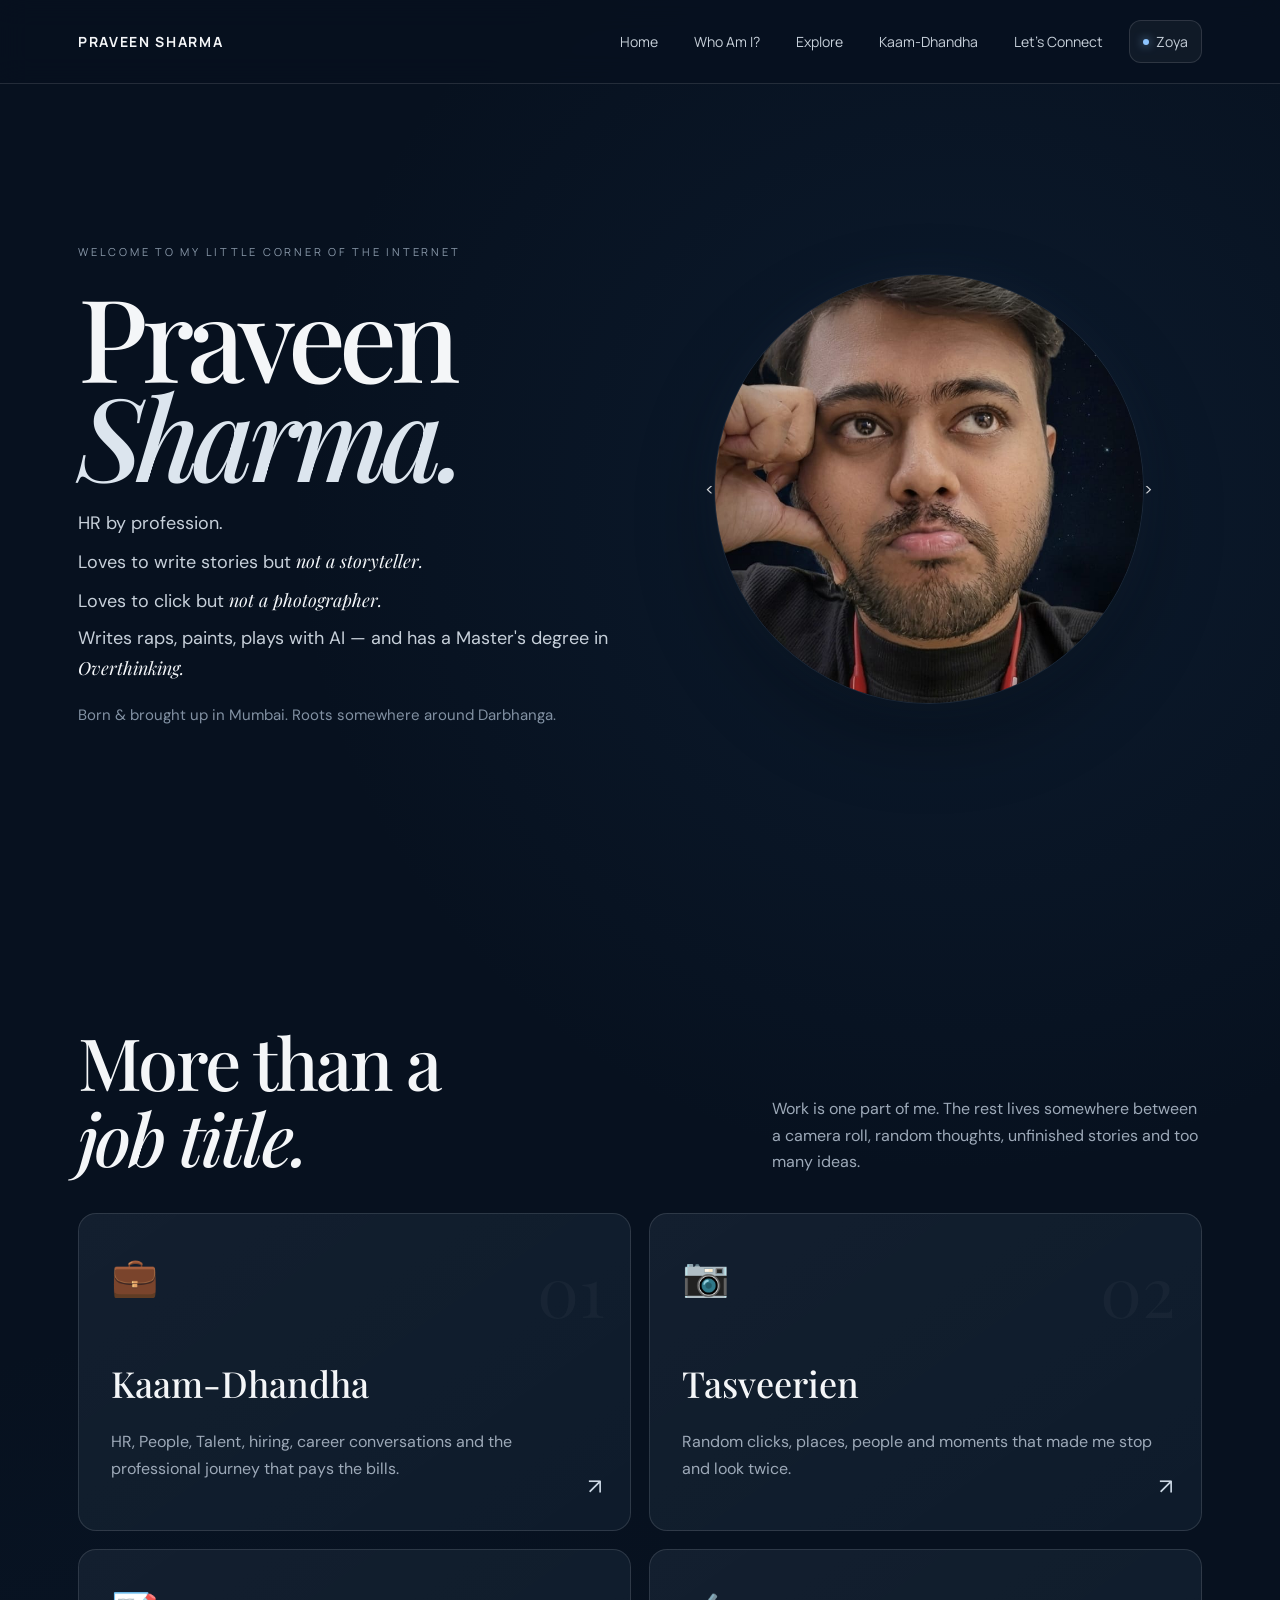
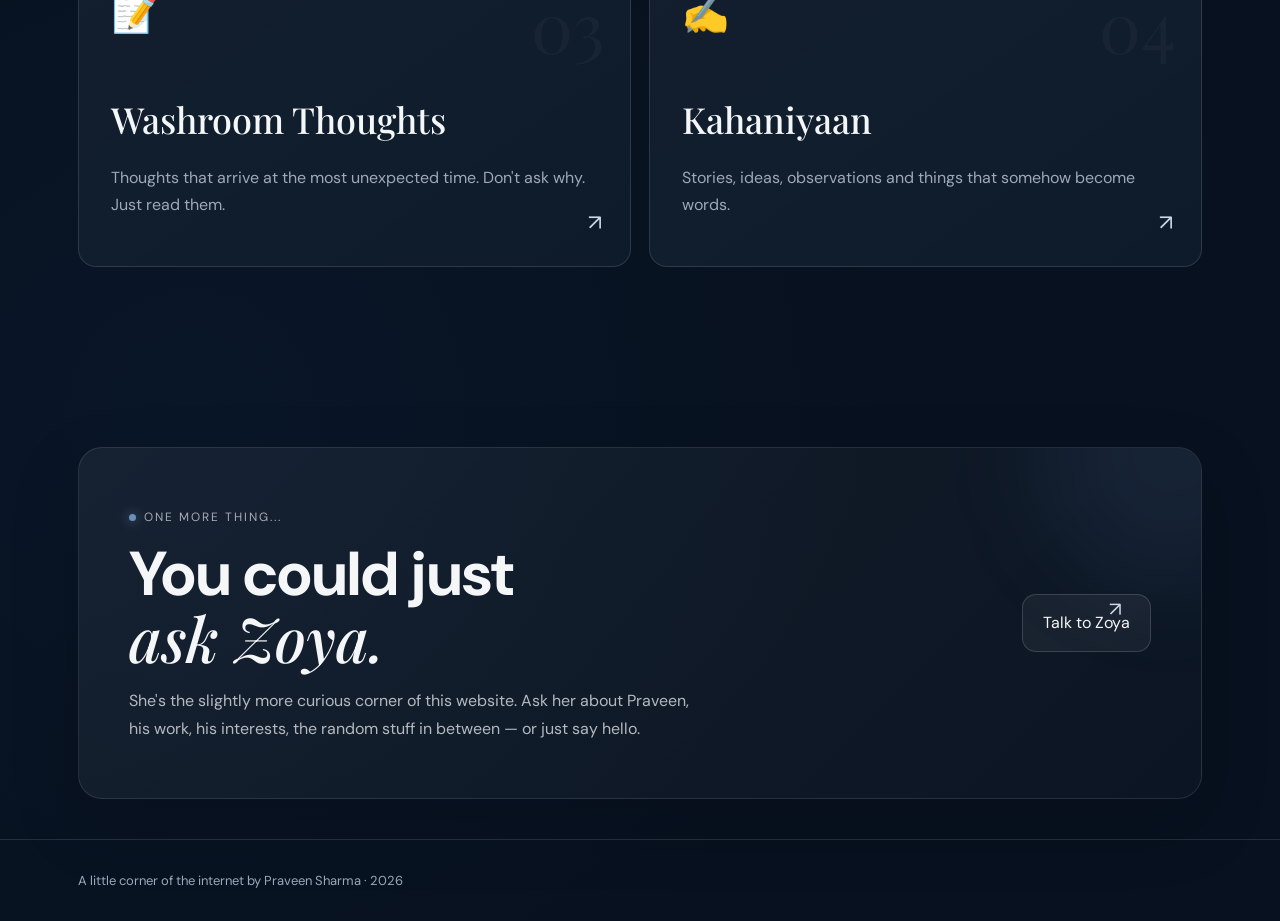
==== commit 8be3f01b: "Fix image source filename case in index.html Corrected the image filename case from 'thinking.jpeg' " ====
--- a/index.html
+++ b/index.html
@@ -708,10 +708,11 @@
 
 <div class="profile-wrap reveal delay">
 
-<img
+<<img
 class="profile"
-src="thinking.jpeg"
+src="Thinking.jpeg"
 alt="Praveen Sharma"
+>
 >
 
 </div>
